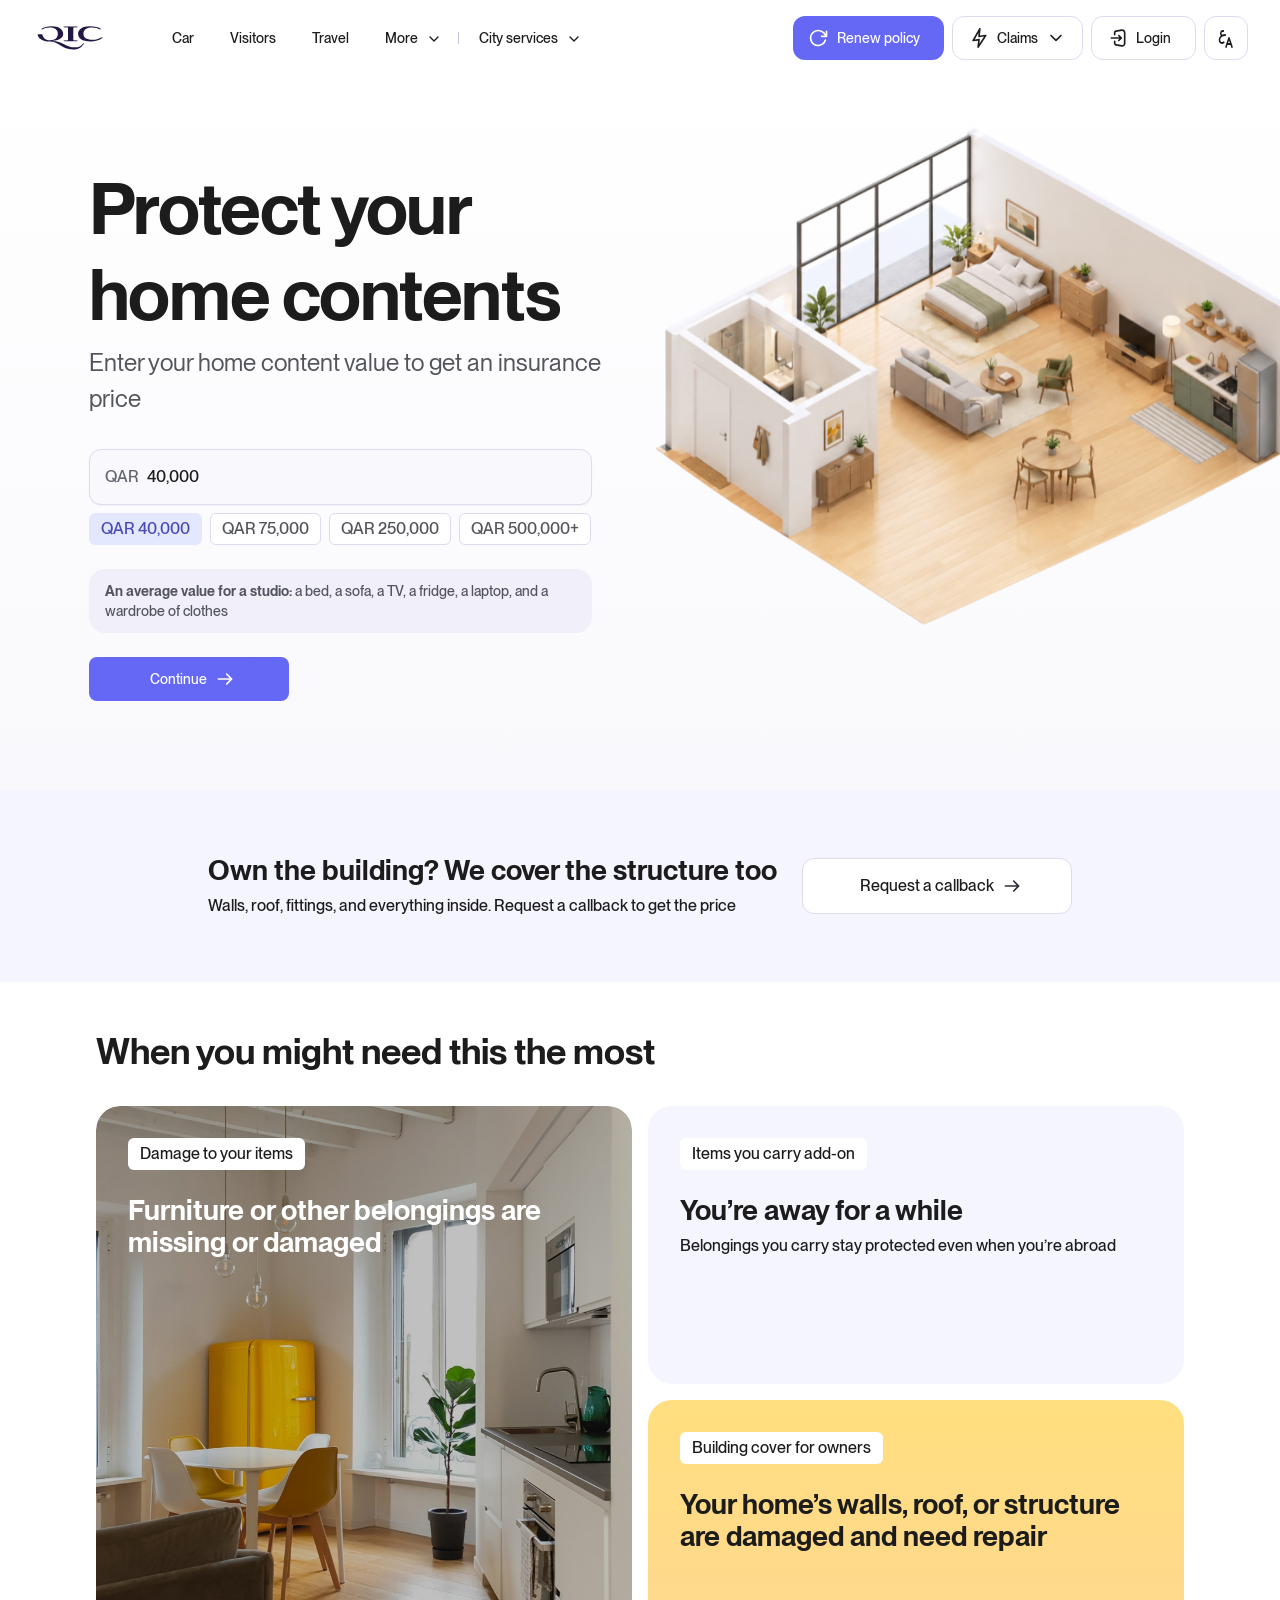
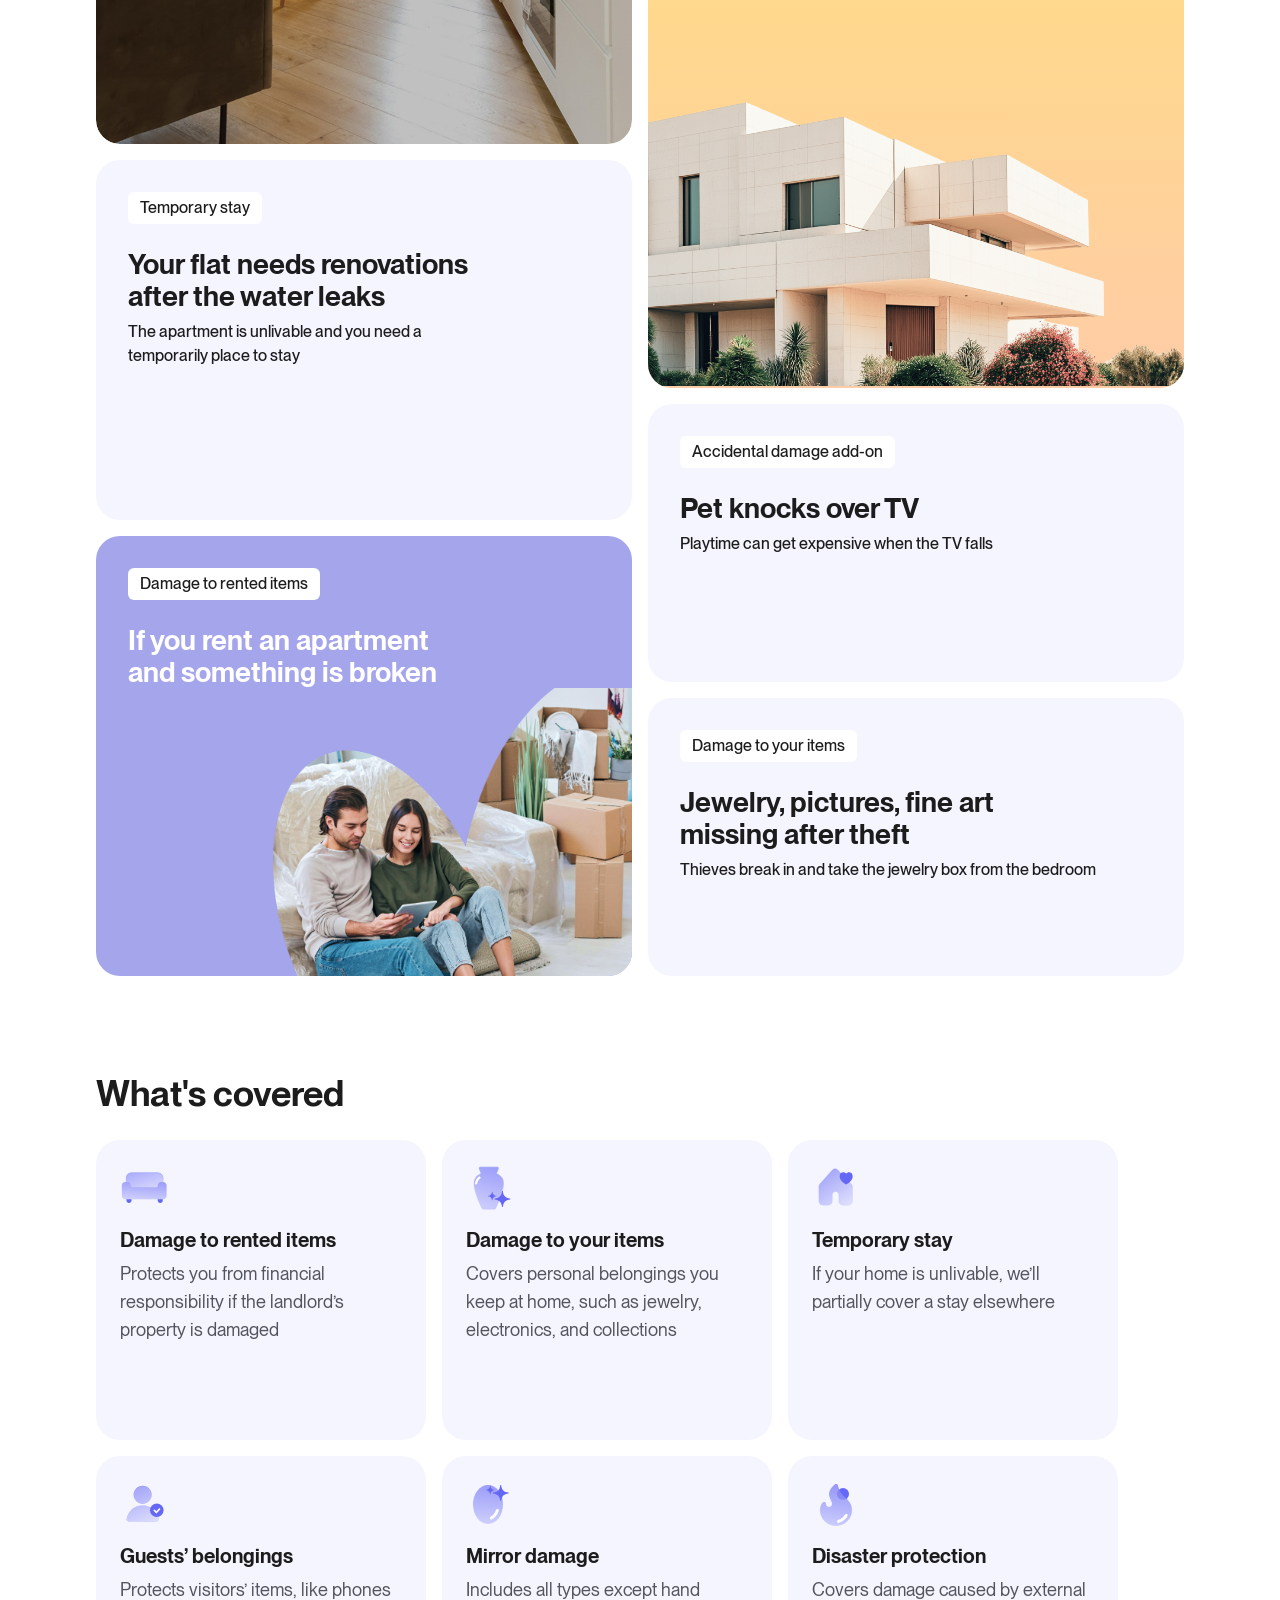
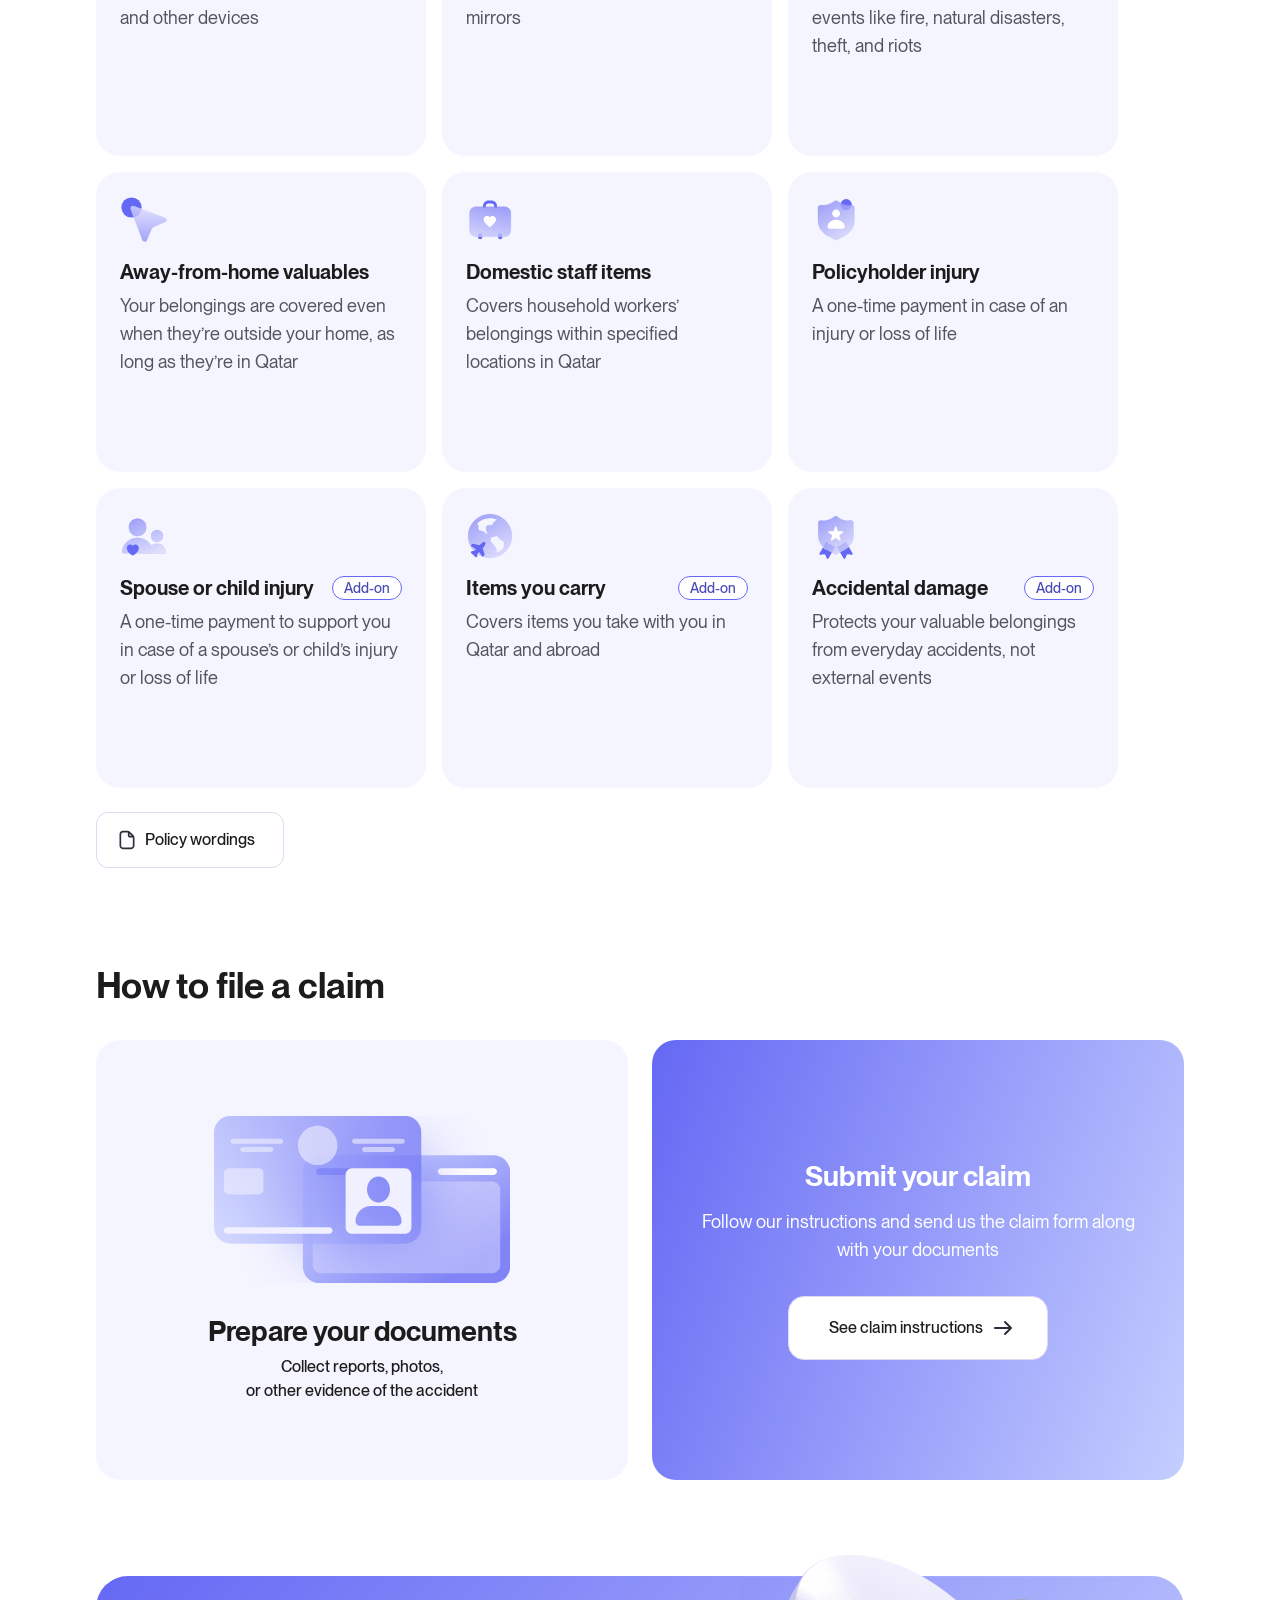
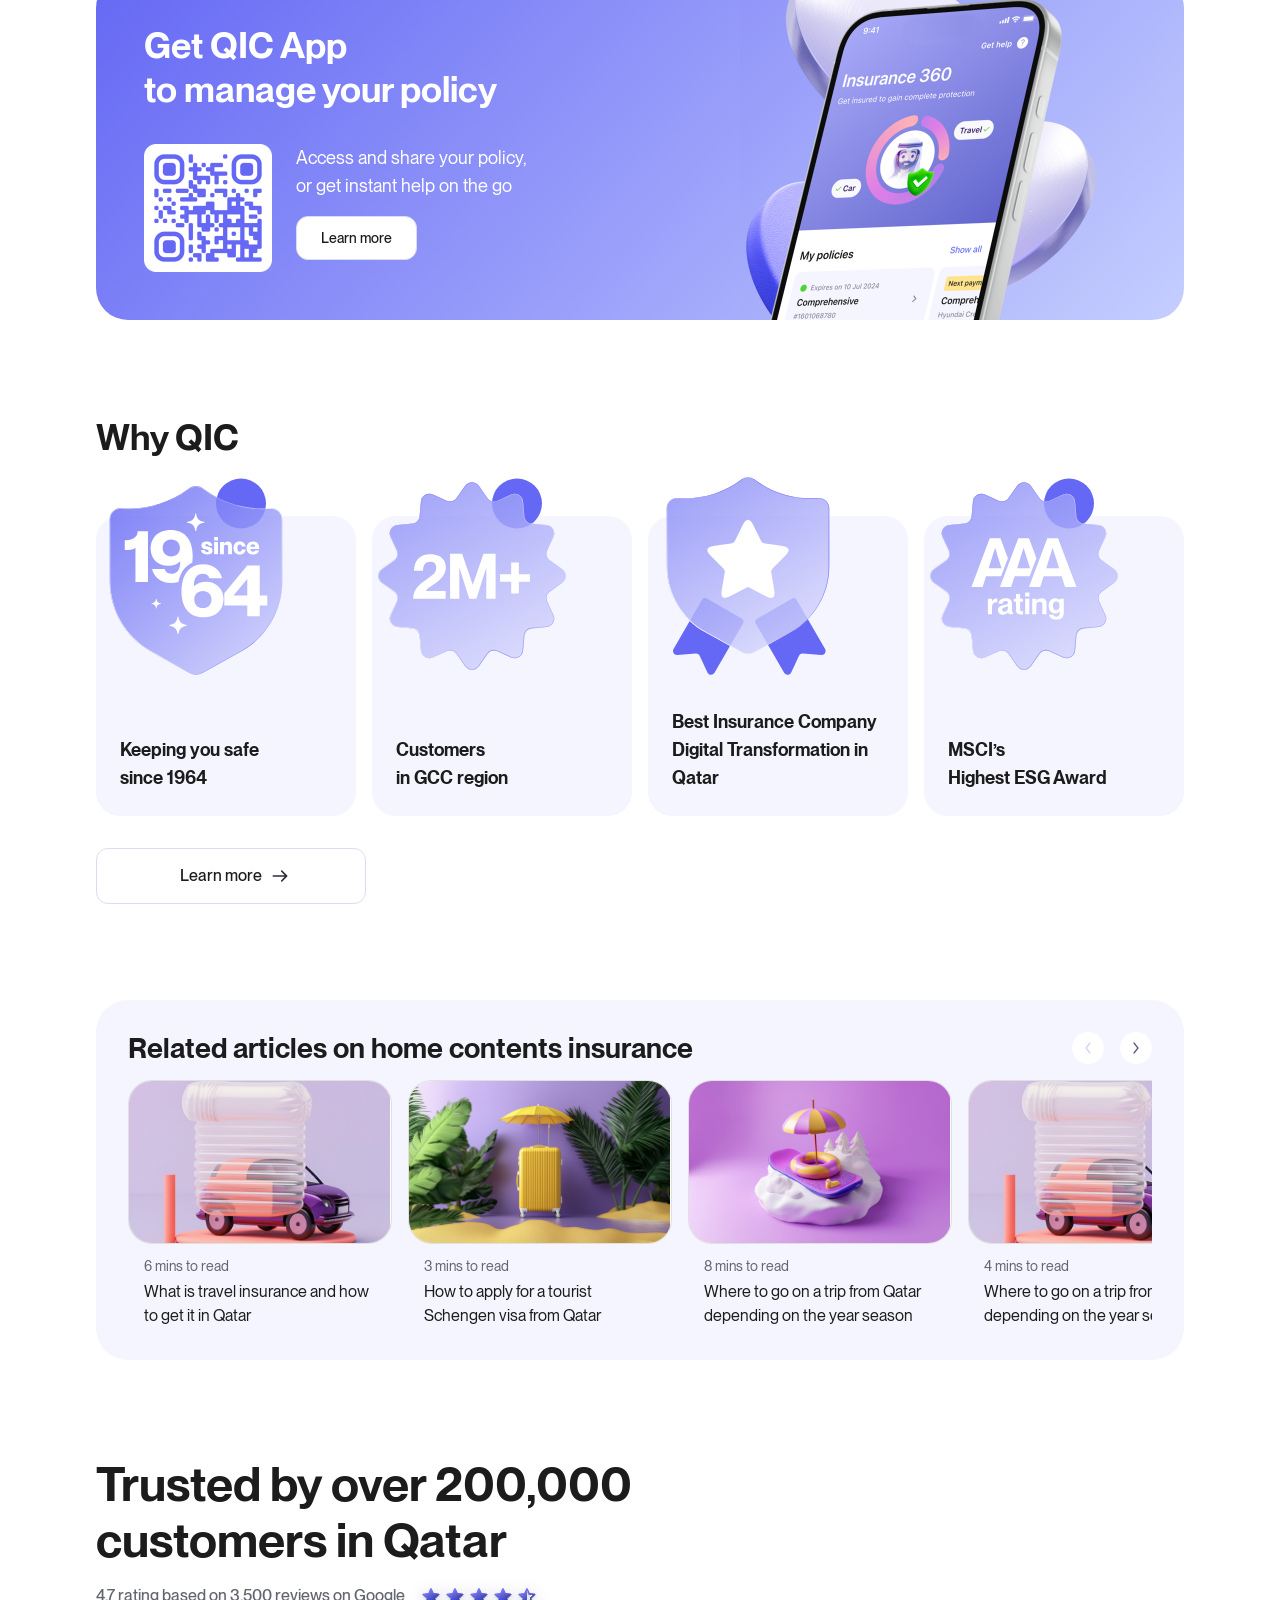
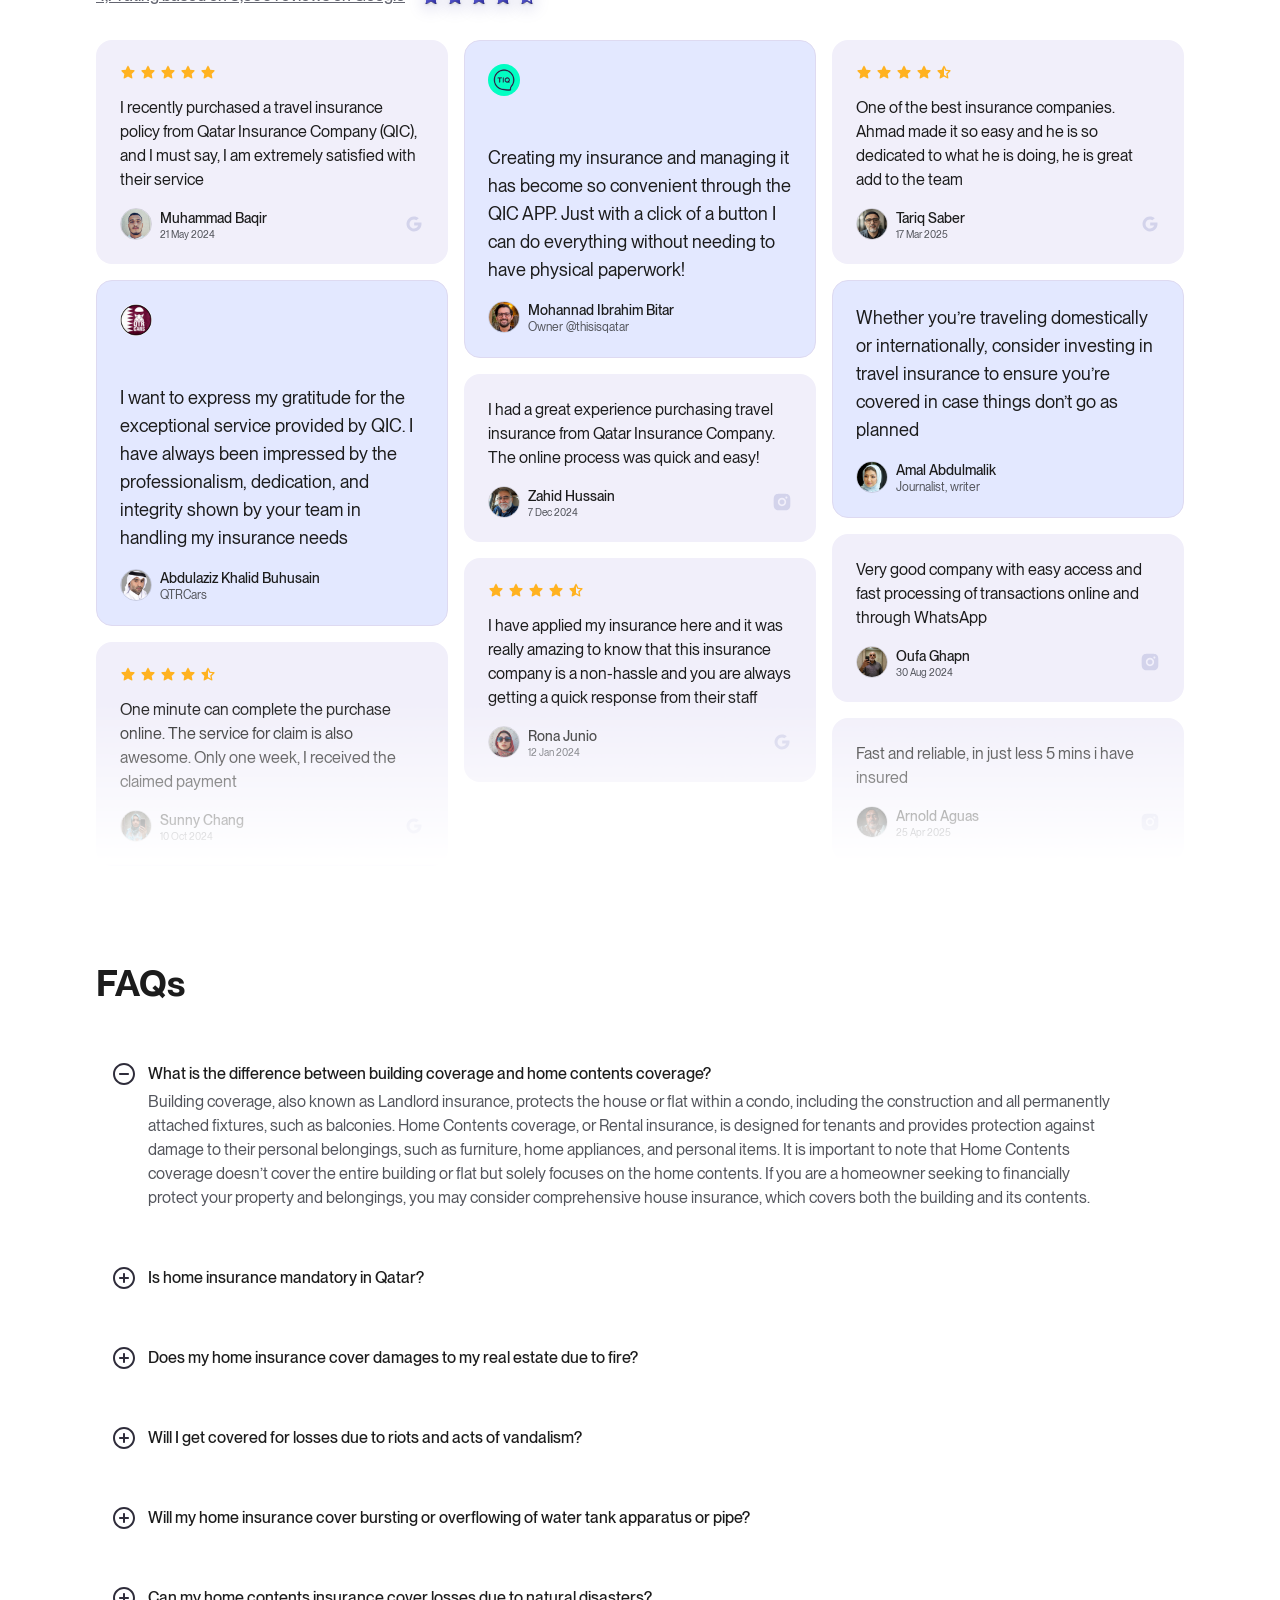
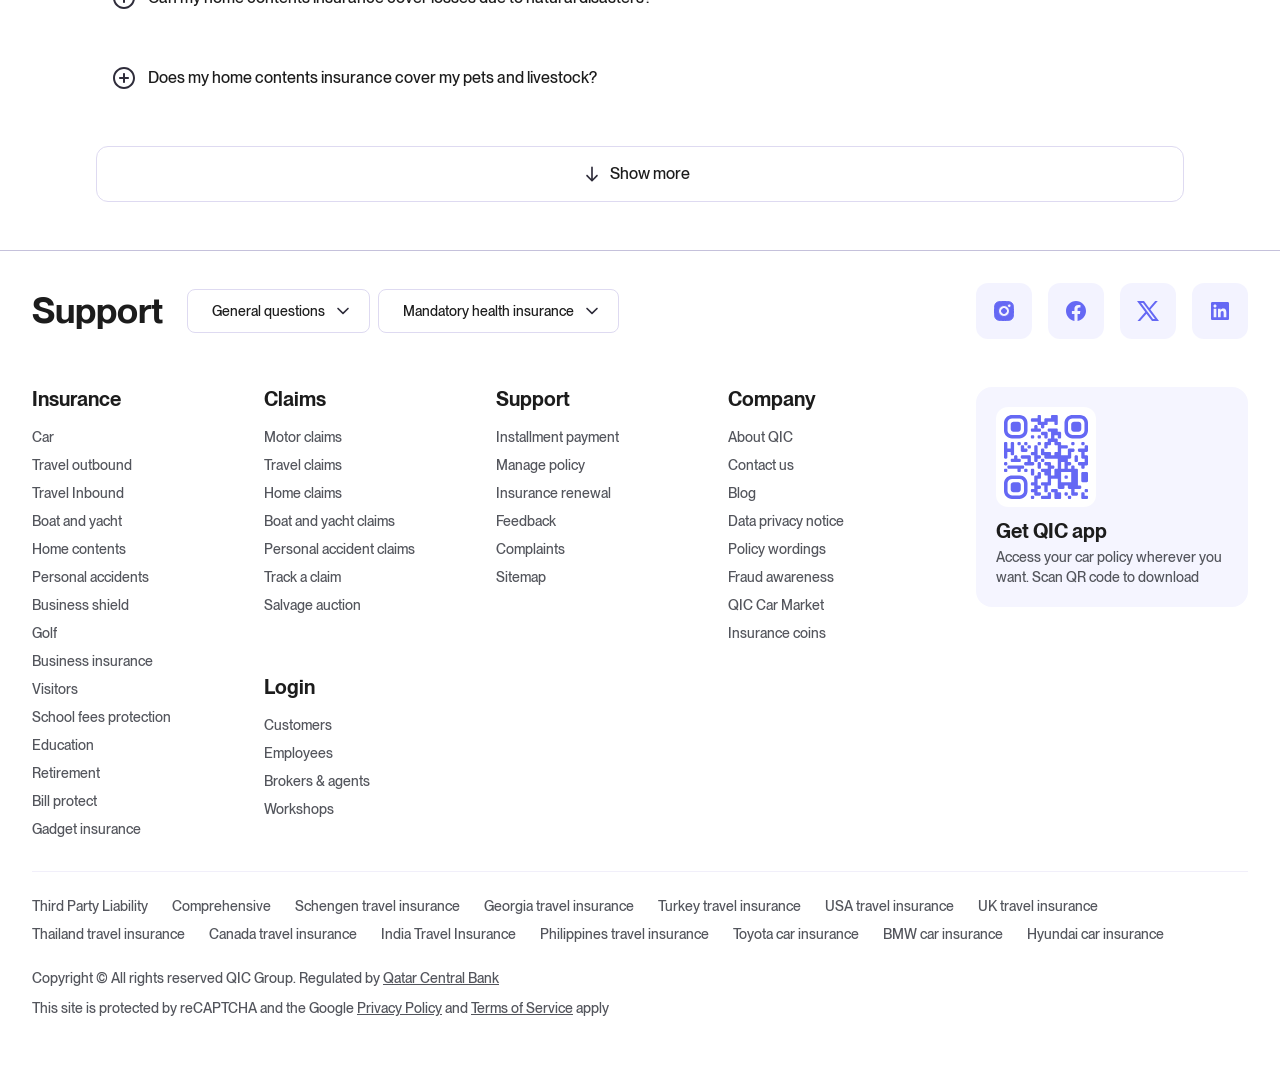
==== index.html @ 15c5d911 "Add files via upload" ====
<!doctype html>
<html lang="en">
<head>
  <meta charset="utf-8">
  <meta name="viewport" content="width=device-width, initial-scale=1">
  <title>QIC — Home Contents Insurance</title>
  <link rel="stylesheet" href="css/tokens.css">
  <link rel="stylesheet" href="css/base.css">
  <link rel="stylesheet" href="css/components.css">
</head>
<body>

  <!-- ============================= Navbar v.2.0 ============================= -->
  <header class="navbar">
    <div class="navbar__links">
      <button class="navbar__burger" type="button" aria-label="Menu" aria-expanded="false">
        <img src="assets/img/icon-burger.svg" alt="" width="28" height="28">
      </button>

      <a class="navbar__logo" href="#" aria-label="QIC">
        <img src="assets/img/logo.svg" alt="QIC" width="76" height="24">
      </a>

      <nav class="navbar__group" aria-label="Main">
        <a class="navbar__link" href="#"><span class="navbar__link-label">Car</span></a>
        <a class="navbar__link" href="#"><span class="navbar__link-label">Visitors</span></a>
        <a class="navbar__link" href="#"><span class="navbar__link-label">Travel</span></a>
        <button class="navbar__link" type="button" aria-expanded="false">
          <span class="navbar__link-label">More</span>
          <img class="navbar__link-arrow" src="assets/img/icon-navarrow.svg" alt="" width="16" height="16">
        </button>
        <span class="navbar__divider" role="presentation"></span>
        <button class="navbar__link" type="button" aria-expanded="false">
          <span class="navbar__link-label">City services</span>
          <img class="navbar__link-arrow" src="assets/img/icon-navarrow.svg" alt="" width="16" height="16">
        </button>
      </nav>
    </div>

    <div class="navbar__actions">
      <button class="btn btn--s btn--primary navbar__renew" type="button">
        <img class="btn__icon" src="assets/img/icon-refresh.svg" alt="" width="20" height="20">
        <span class="btn__content">Renew policy</span>
      </button>

      <button class="btn btn--s btn--outline btn--desktop-only" type="button" aria-expanded="false">
        <img class="btn__icon" src="assets/img/icon-flash.svg" alt="" width="20" height="20">
        <span class="btn__content">Claims</span>
        <img class="btn__icon" src="assets/img/icon-chevron.svg" alt="" width="20" height="20">
      </button>

      <button class="btn btn--s btn--outline" type="button">
        <img class="btn__icon" src="assets/img/icon-login.svg" alt="" width="20" height="20">
        <span class="btn__content">Login</span>
      </button>

      <button class="btn btn--outline btn--icon-only" type="button" aria-label="Switch language">
        <img class="btn__icon" src="assets/img/icon-language.svg" alt="" width="24" height="24">
      </button>
    </div>
  </header>

  <main>
    <!-- ====================== Hero — variant A ====================== -->
    <!-- ====== Hero — frame 35952:150434 ====== -->
    <section class="hero-c" id="hero" data-hero data-stages="75000,250000">
      <div class="hero-c__inner">

        <div class="hero-c__col">
          <div class="hero-c__headline">
            <h1 class="display-hero">Protect your home contents</h1>
            <p class="paragraph-large hero-c__subtitle">Enter your home content value to get an insurance price</p>
          </div>

          <form class="hero-c__form" action="#" novalidate>
            <div class="hero-c__steps" data-steps>

              <div class="hero-c__step hero-c__step--value is-active" data-step="value">
                <div class="hero-c__picker">
                  <div class="hero-c__field">
                    <span class="hero-c__currency">QAR</span>
                    <input class="hero-c__amount" id="home-value" type="text" inputmode="numeric" value="40,000"
                           data-amount aria-label="Home content value, QAR">
                  </div>
                  <div class="chips" role="group" aria-label="Quick picks">
                    <button class="chip is-active" type="button" data-chip="40000">QAR 40,000</button>
                    <button class="chip" type="button" data-chip="75000">QAR 75,000</button>
                    <button class="chip" type="button" data-chip="250000">QAR 250,000</button>
                    <button class="chip" type="button" data-chip="500000">QAR 500,000+</button>
                  </div>
                </div>

                <div class="hero-c__alert" data-hint>
                  <p class="text-small-medium hero-c__alert-text">
                    <strong data-hint-lead>An average value for a studio:</strong><span data-hint-rest> a bed, a sofa, a TV, a fridge, a laptop, and a wardrobe of clothes</span>
                  </p>
                </div>

                <button class="btn btn--s btn--primary hero-c__continue" type="button" data-step-next>
                  <span class="btn__content">Continue</span>
                  <img class="btn__icon" src="assets/img/icon-arrow-right.svg" alt="" width="20" height="20">
                </button>
              </div>

              <div class="hero-c__step hero-c__step--phone" data-step="phone">
                <div class="hero-c__phone">
                  <div class="phone-field">
                    <button class="phone-field__country" type="button" aria-label="Select country code">
                      <span class="phone-field__flag"><img src="assets/img/flag-qa.svg" alt=""></span>
                      <img class="phone-field__chevron" src="assets/img/icon-chevron-down-24.svg" alt="">
                    </button>
                    <div class="phone-field__body">
                      <span class="phone-field__code">+974</span>
                      <input class="phone-field__input" type="tel" inputmode="numeric" placeholder="0000 0000" maxlength="9" autocomplete="tel-national" aria-label="Phone number">
                    </div>
                  </div>
                  <p class="text-small-regular field-error" data-phone-error hidden>Enter your 8-digit phone number to continue</p>
                </div>

                <div class="hero-c__actions">
                  <button class="btn btn--s btn--outline" type="button" data-step-back>
                    <span class="btn__content">Back</span>
                  </button>
                  <button class="btn btn--s btn--primary" type="submit">
                    <span class="btn__content">Check your price</span>
                    <img class="btn__icon" src="assets/img/icon-arrow-right.svg" alt="" width="20" height="20">
                  </button>
                </div>
              </div>

            </div>
          </form>
        </div>

        <div class="hero-c__img">
          <div class="hero-c__stage">
            <div class="hero-c__shot hero-c__shot--studio is-active"><img src="assets/img/home-studio.png" alt="Studio apartment"></div>
            <div class="hero-c__shot hero-c__shot--family"><img src="assets/img/home-family.png" alt="Family apartment"></div>
            <div class="hero-c__shot hero-c__shot--villa"><img src="assets/img/home-villa.png" alt="Villa"></div>
          </div>
        </div>

      </div>
    </section>

    <!-- ====== Price for owners — frame 35904:68786 ====== -->
    <section class="owners">
      <div class="owners__text">
        <h2 class="heading-3">Own the building? We cover the structure too</h2>
        <p class="text-medium">Walls, roof, fittings, and everything inside. Request a callback to get the price</p>
      </div>
      <button class="btn btn--m btn--outline owners__cta" type="button" data-modal-open="building">
        <span class="btn__content">Request a callback</span>
        <img class="btn__icon" src="assets/img/icon-arrow-right-24-dark.svg" alt="" width="24" height="24">
      </button>
    </section>

    <section class="tiles">
      <div class="container tiles__inner">
        <h2 class="heading-2 tiles__title">When you might need this the most</h2>

        <div class="tiles__grid">

          <div class="tiles__col">
            <article class="case-card case-card--photo" data-h="638">
              <img class="case-card__photo" src="assets/img/case-kitchen.png" alt="">
              <div class="case-card__content">
                <span class="marketing-badge">Damage to your items</span>
                <div class="case-card__text">
                  <h3 class="heading-3 case-card__title">Furniture or other belongings are missing or damaged</h3>
                </div>
              </div>
            </article>

            <article class="case-card case-card--secondary" data-h="360">
              <div class="case-card__content">
                <span class="marketing-badge">Temporary stay</span>
                <div class="case-card__text">
                  <h3 class="heading-3 case-card__title">Your flat needs renovations<br>after the water leaks</h3>
                  <p class="text-medium case-card__desc">The apartment is unlivable and you need a<br>temporarily place to stay</p>
                </div>
              </div>
            </article>

            <article class="case-card case-card--purple" data-h="440">
              <div class="case-card__content">
                <span class="marketing-badge">Damage to rented items</span>
                <div class="case-card__text">
                  <h3 class="heading-3 case-card__title">If you rent an apartment<br>and something is broken</h3>
                </div>
              </div>
              <div class="case-card__media">
                <img src="assets/img/case-moving.png" alt="">
              </div>
            </article>
          </div>

          <div class="tiles__col">
            <article class="case-card case-card--secondary" data-h="278">
              <div class="case-card__content">
                <span class="marketing-badge">Items you carry add-on</span>
                <div class="case-card__text">
                  <h3 class="heading-3 case-card__title">You&rsquo;re away for a while</h3>
                  <p class="text-medium case-card__desc">Belongings you carry stay protected even when you&rsquo;re abroad</p>
                </div>
              </div>
            </article>

            <article class="case-card case-card--sun" data-h="588">
              <div class="case-card__content">
                <span class="marketing-badge">Building cover for owners</span>
                <div class="case-card__text">
                  <h3 class="heading-3 case-card__title">Your home&rsquo;s walls, roof, or structure are damaged and need repair</h3>
                </div>
              </div>
              <div class="case-card__media">
                <img src="assets/img/case-villa.png" alt="">
              </div>
            </article>

            <article class="case-card case-card--secondary" data-h="278">
              <div class="case-card__content">
                <span class="marketing-badge">Accidental damage add-on</span>
                <div class="case-card__text">
                  <h3 class="heading-3 case-card__title">Pet knocks over TV</h3>
                  <p class="text-medium case-card__desc">Playtime can get expensive when the TV falls</p>
                </div>
              </div>
            </article>

            <article class="case-card case-card--secondary" data-h="278">
              <div class="case-card__content">
                <span class="marketing-badge">Damage to your items</span>
                <div class="case-card__text">
                  <h3 class="heading-3 case-card__title">Jewelry, pictures, fine art<br>missing after theft</h3>
                  <p class="text-medium case-card__desc">Thieves break in and take the jewelry box from the bedroom</p>
                </div>
              </div>
            </article>
          </div>

        </div>
      </div>
    </section>

    <!-- ===================== Tiles v.1.0 — what's covered ===================== -->
    <section class="covers">
      <div class="container covers__inner">
        <h2 class="heading-2 covers__title">What&apos;s covered</h2>

        <div class="covers__grid">

          <article class="cover-card">
            <img class="cover-card__icon" src="assets/img/cover-contents.svg" alt="" width="48" height="48">
            <div class="cover-card__content">
              <div class="cover-card__head">
                <img class="cover-card__chevron" src="assets/img/icon-chevron-down-24.svg" alt="" width="24" height="24">
                <h3 class="heading-5 cover-card__title">Damage to rented items</h3>
              </div>
              <p class="paragraph-default cover-card__desc">Protects you from financial responsibility if the landlord&rsquo;s property is damaged</p>
            </div>
            <span class="cover-card__glow"><img src="assets/img/cover-gradient.svg" alt=""></span>
          </article>

          <article class="cover-card">
            <img class="cover-card__icon" src="assets/img/cover-vase.svg" alt="" width="48" height="48">
            <div class="cover-card__content">
              <div class="cover-card__head">
                <img class="cover-card__chevron" src="assets/img/icon-chevron-down-24.svg" alt="" width="24" height="24">
                <h3 class="heading-5 cover-card__title">Damage to your items</h3>
              </div>
              <p class="paragraph-default cover-card__desc">Covers personal belongings you keep at home, such as jewelry, electronics, and collections</p>
            </div>
            <span class="cover-card__glow"><img src="assets/img/cover-gradient.svg" alt=""></span>
          </article>

          <article class="cover-card">
            <img class="cover-card__icon" src="assets/img/cover-stay.svg" alt="" width="48" height="48">
            <div class="cover-card__content">
              <div class="cover-card__head">
                <img class="cover-card__chevron" src="assets/img/icon-chevron-down-24.svg" alt="" width="24" height="24">
                <h3 class="heading-5 cover-card__title">Temporary stay</h3>
              </div>
              <p class="paragraph-default cover-card__desc">If your home is unlivable, we&rsquo;ll partially cover a stay elsewhere</p>
            </div>
            <span class="cover-card__glow"><img src="assets/img/cover-gradient.svg" alt=""></span>
          </article>

          <article class="cover-card">
            <img class="cover-card__icon" src="assets/img/cover-guests.svg" alt="" width="48" height="48">
            <div class="cover-card__content">
              <div class="cover-card__head">
                <img class="cover-card__chevron" src="assets/img/icon-chevron-down-24.svg" alt="" width="24" height="24">
                <h3 class="heading-5 cover-card__title">Guests&rsquo; belongings</h3>
              </div>
              <p class="paragraph-default cover-card__desc">Protects visitors&rsquo; items, like phones and other devices</p>
            </div>
            <span class="cover-card__glow"><img src="assets/img/cover-gradient.svg" alt=""></span>
          </article>

          <article class="cover-card">
            <img class="cover-card__icon" src="assets/img/cover-mirror.svg" alt="" width="48" height="48">
            <div class="cover-card__content">
              <div class="cover-card__head">
                <img class="cover-card__chevron" src="assets/img/icon-chevron-down-24.svg" alt="" width="24" height="24">
                <h3 class="heading-5 cover-card__title">Mirror damage</h3>
              </div>
              <p class="paragraph-default cover-card__desc">Includes all types except hand mirrors</p>
            </div>
            <span class="cover-card__glow"><img src="assets/img/cover-gradient.svg" alt=""></span>
          </article>

          <article class="cover-card">
            <img class="cover-card__icon" src="assets/img/cover-disaster.svg" alt="" width="48" height="48">
            <div class="cover-card__content">
              <div class="cover-card__head">
                <img class="cover-card__chevron" src="assets/img/icon-chevron-down-24.svg" alt="" width="24" height="24">
                <h3 class="heading-5 cover-card__title">Disaster protection</h3>
              </div>
              <p class="paragraph-default cover-card__desc">Covers damage caused by external events like fire, natural disasters, theft, and riots</p>
            </div>
            <span class="cover-card__glow"><img src="assets/img/cover-gradient.svg" alt=""></span>
          </article>

          <article class="cover-card">
            <img class="cover-card__icon" src="assets/img/cover-away.svg" alt="" width="48" height="48">
            <div class="cover-card__content">
              <div class="cover-card__head">
                <img class="cover-card__chevron" src="assets/img/icon-chevron-down-24.svg" alt="" width="24" height="24">
                <h3 class="heading-5 cover-card__title">Away-from-home valuables</h3>
              </div>
              <p class="paragraph-default cover-card__desc">Your belongings are covered even when they&rsquo;re outside your home, as long as they&rsquo;re in Qatar</p>
            </div>
            <span class="cover-card__glow"><img src="assets/img/cover-gradient.svg" alt=""></span>
          </article>

          <article class="cover-card">
            <img class="cover-card__icon" src="assets/img/cover-domestic.svg" alt="" width="48" height="48">
            <div class="cover-card__content">
              <div class="cover-card__head">
                <img class="cover-card__chevron" src="assets/img/icon-chevron-down-24.svg" alt="" width="24" height="24">
                <h3 class="heading-5 cover-card__title">Domestic staff items</h3>
              </div>
              <p class="paragraph-default cover-card__desc">Covers household workers&rsquo; belongings within specified locations in Qatar</p>
            </div>
            <span class="cover-card__glow"><img src="assets/img/cover-gradient.svg" alt=""></span>
          </article>

          <article class="cover-card">
            <img class="cover-card__icon" src="assets/img/cover-injury.svg" alt="" width="48" height="48">
            <div class="cover-card__content">
              <div class="cover-card__head">
                <img class="cover-card__chevron" src="assets/img/icon-chevron-down-24.svg" alt="" width="24" height="24">
                <h3 class="heading-5 cover-card__title">Policyholder injury</h3>
              </div>
              <p class="paragraph-default cover-card__desc">A one-time payment in case of an injury or loss of life</p>
            </div>
            <span class="cover-card__glow"><img src="assets/img/cover-gradient.svg" alt=""></span>
          </article>

          <article class="cover-card">
            <img class="cover-card__icon" src="assets/img/cover-children.svg" alt="" width="48" height="48">
            <div class="cover-card__content">
              <div class="cover-card__head">
                <img class="cover-card__chevron" src="assets/img/icon-chevron-down-24.svg" alt="" width="24" height="24">
                <h3 class="heading-5 cover-card__title">Spouse or child injury</h3>
                <span class="badge badge--brand">Add-on</span>
              </div>
              <p class="paragraph-default cover-card__desc">A one-time payment to support you in case of a spouse&rsquo;s or child&rsquo;s injury or loss of life</p>
            </div>
            <span class="cover-card__glow"><img src="assets/img/cover-gradient.svg" alt=""></span>
          </article>

          <article class="cover-card">
            <img class="cover-card__icon" src="assets/img/cover-worldwide.svg" alt="" width="48" height="48">
            <div class="cover-card__content">
              <div class="cover-card__head">
                <img class="cover-card__chevron" src="assets/img/icon-chevron-down-24.svg" alt="" width="24" height="24">
                <h3 class="heading-5 cover-card__title">Items you carry</h3>
                <span class="badge badge--brand">Add-on</span>
              </div>
              <p class="paragraph-default cover-card__desc">Covers items you take with you in Qatar and abroad</p>
            </div>
            <span class="cover-card__glow"><img src="assets/img/cover-gradient.svg" alt=""></span>
          </article>

          <article class="cover-card">
            <img class="cover-card__icon" src="assets/img/cover-accidental.svg" alt="" width="48" height="48">
            <div class="cover-card__content">
              <div class="cover-card__head">
                <img class="cover-card__chevron" src="assets/img/icon-chevron-down-24.svg" alt="" width="24" height="24">
                <h3 class="heading-5 cover-card__title">Accidental damage</h3>
                <span class="badge badge--brand">Add-on</span>
              </div>
              <p class="paragraph-default cover-card__desc">Protects your valuable belongings from everyday accidents, not external events</p>
            </div>
            <span class="cover-card__glow"><img src="assets/img/cover-gradient.svg" alt=""></span>
          </article>

        </div>

        <button class="btn btn--m btn--outline" type="button">
          <img class="btn__icon" src="assets/img/icon-file.svg" alt="" width="24" height="24">
          <span class="btn__content">Policy wordings</span>
        </button>
      </div>
    </section>

    <!-- ===================== New Claim — how to file ===================== -->
    <section class="claim">
      <div class="container claim__inner">
        <h2 class="heading-2 claim__title">How to file a claim</h2>

        <div class="claim__row">

          <div class="claim-card claim-card--surface">
            <div class="claim-card__art">
              <img src="assets/img/illustration-documents.svg" alt="" width="296" height="167">
            </div>
            <div class="claim-card__text">
              <h3 class="heading-3 claim-card__title">Prepare your documents</h3>
              <p class="text-medium claim-card__desc">Collect reports, photos,<br>or other evidence of the accident</p>
            </div>
          </div>

          <div class="claim-card claim-card--brand">
            <div class="claim-card__body">
              <div class="claim-card__heading">
                <h3 class="heading-3">Submit your claim</h3>
                <p class="paragraph-default">Follow our instructions and send us the claim form along with your documents</p>
              </div>
              <button class="btn btn--l btn--outline" type="button">
                <span class="btn__content">See claim instructions</span>
                <img class="btn__icon" src="assets/img/icon-arrow-right-24-dark.svg" alt="" width="24" height="24">
              </button>
            </div>
          </div>

        </div>
      </div>
    </section>

    <!-- ===================== Banners v.1.0 ===================== -->
    <section class="promo">
      <div class="container">
        <div class="promo__card">
          <div class="promo__text">
            <h2 class="heading-2 promo__title">Get QIC App<br>to manage your policy</h2>
            <div class="promo__qr">
              <img src="assets/img/banner-qr.png" alt="QR code to download the QIC app" width="128" height="128">
              <div class="promo__qr-body">
                <p class="paragraph-default">Access and share your policy,<br>or get instant help on the go</p>
                <button class="btn btn--s btn--outline" type="button">
                  <span class="btn__content">Learn more</span>
                </button>
              </div>
            </div>
          </div>
          <img class="promo__media" src="assets/img/banner-media.png" alt="" width="380" height="380">
        </div>
      </div>
    </section>

    <!-- ===================== Social proof — Why QIC ===================== -->
    <section class="why">
      <div class="container why__inner">
        <h2 class="heading-2 why__title">Why QIC</h2>

        <div class="why__row">
          <div class="why-tile">
            <img class="why-tile__badge" src="assets/img/why-1964.svg" alt="" width="200" height="200">
            <p class="paragraph-default-bold why-tile__text">Keeping you safe<br>since 1964</p>
          </div>
          <div class="why-tile">
            <img class="why-tile__badge" src="assets/img/why-2m.svg" alt="" width="200" height="200">
            <p class="paragraph-default-bold why-tile__text">Customers<br>in GCC region</p>
          </div>
          <div class="why-tile">
            <img class="why-tile__badge" src="assets/img/why-shield.svg" alt="" width="200" height="200">
            <p class="paragraph-default-bold why-tile__text">Best Insurance Company Digital Transformation in Qatar</p>
          </div>
          <div class="why-tile">
            <img class="why-tile__badge" src="assets/img/why-aaa.svg" alt="" width="200" height="200">
            <p class="paragraph-default-bold why-tile__text">MSCI&rsquo;s<br>Highest ESG Award</p>
          </div>
        </div>

        <button class="btn btn--m btn--outline btn--w270" type="button">
          <span class="btn__content">Learn more</span>
          <img class="btn__icon" src="assets/img/icon-arrow-right-24-btn.svg" alt="" width="24" height="24">
        </button>
      </div>
    </section>

    <!-- ===================== Sliders — related articles ===================== -->
    <section class="slider">
      <div class="slider__body">
        <div class="slider__head">
          <h2 class="heading-3 slider__title">Related articles on home contents insurance</h2>
          <div class="slider__controls">
            <button class="slider__btn" type="button" data-slide="prev" aria-label="Previous articles">
              <img src="assets/img/icon-chevron-left.svg" alt="" width="20" height="20">
            </button>
            <button class="slider__btn" type="button" data-slide="next" aria-label="Next articles">
              <img src="assets/img/icon-chevron-right.svg" alt="" width="20" height="20">
            </button>
          </div>
        </div>

        <div class="slider__track">
          <a class="article" href="#">
            <span class="article__image"><img src="assets/img/article-1.png" alt=""></span>
            <span class="article__meta">
              <span class="text-small-regular article__time">6 mins to read</span>
              <span class="text-regular article__title">What is travel insurance and how to get it in Qatar</span>
            </span>
          </a>
          <a class="article" href="#">
            <span class="article__image"><img src="assets/img/article-2.png" alt=""></span>
            <span class="article__meta">
              <span class="text-small-regular article__time">3 mins to read</span>
              <span class="text-regular article__title">How to apply for a tourist Schengen visa from Qatar</span>
            </span>
          </a>
          <a class="article" href="#">
            <span class="article__image"><img src="assets/img/article-3.png" alt=""></span>
            <span class="article__meta">
              <span class="text-small-regular article__time">8 mins to read</span>
              <span class="text-regular article__title">Where to go on a trip from Qatar depending on the year season</span>
            </span>
          </a>
          <a class="article" href="#">
            <span class="article__image"><img src="assets/img/article-1.png" alt=""></span>
            <span class="article__meta">
              <span class="text-small-regular article__time">4 mins to read</span>
              <span class="text-regular article__title">Where to go on a trip from Qatar depending on the year season</span>
            </span>
          </a>
        </div>
      </div>
    </section>

    <!-- ===================== Social proof — reviews wall ===================== -->
    <section class="proof">
      <div class="container proof__body">
        <div class="proof__head">
          <h2 class="proof__title">Trusted by over 200,000<br>customers in Qatar</h2>
          <div class="proof__rating">
            <a class="text-medium proof__rating-text" href="#">4,7 rating based on 3,500 reviews on Google</a>
            <div class="proof__stars" role="img" aria-label="Rated 4.7 out of 5">
              <span class="proof__star"><img src="assets/img/star-lg.svg" alt=""></span>
              <span class="proof__star"><img src="assets/img/star-lg.svg" alt=""></span>
              <span class="proof__star"><img src="assets/img/star-lg.svg" alt=""></span>
              <span class="proof__star"><img src="assets/img/star-lg.svg" alt=""></span>
              <span class="proof__star"><img src="assets/img/star-lg-half.svg" alt=""></span>
            </div>
          </div>
        </div>

        <div class="proof__grid">
          <div class="proof__col">
            <figure class="review-card">
              <div class="review-card__stars" role="img" aria-label="Rated 5 out of 5">
                <img src="assets/img/star-1.svg" alt=""><img src="assets/img/star-2.svg" alt=""><img src="assets/img/star-3.svg" alt=""><img src="assets/img/star-4.svg" alt=""><img src="assets/img/star-1.svg" alt="">
              </div>
              <blockquote class="text-regular review-card__text">I recently purchased a travel insurance policy from Qatar Insurance Company (QIC), and I must say, I am extremely satisfied with their service</blockquote>
              <figcaption class="review-card__author">
                <span class="review-card__avatar"><img src="assets/img/av-baqir.png" alt=""></span>
                <span class="review-card__meta">
                  <span class="review-card__name">Muhammad Baqir</span>
                  <span class="footnote-regular review-card__date">21 May 2024</span>
                </span>
                <img class="review-card__source" src="assets/img/icon-google.svg" alt="Google review">
              </figcaption>
            </figure>

            <figure class="review-card review-card--brand">
              <div class="review-card__logo"><img src="assets/img/logo-qtrcars.png" alt="QTRCars"></div>
              <div class="review-card__group">
                <blockquote class="paragraph-default review-card__quote">I want to express my gratitude for the exceptional service provided by QIC. I have always been impressed by the professionalism, dedication, and integrity shown by your team in handling my insurance needs</blockquote>
                <figcaption class="review-card__author">
                  <span class="review-card__avatar"><img src="assets/img/av-abdulaziz.png" alt=""></span>
                  <span class="review-card__meta">
                    <span class="review-card__name">Abdulaziz Khalid Buhusain</span>
                    <span class="caption-regular review-card__role">QTRCars</span>
                  </span>
                </figcaption>
              </div>
            </figure>

            <figure class="review-card">
              <div class="review-card__stars" role="img" aria-label="Rated 4.5 out of 5">
                <img src="assets/img/star-1.svg" alt=""><img src="assets/img/star-2.svg" alt=""><img src="assets/img/star-3.svg" alt=""><img src="assets/img/star-4.svg" alt=""><img src="assets/img/star-5.svg" alt="">
              </div>
              <blockquote class="text-regular review-card__text">One minute can complete the purchase online. The service for claim is also awesome. Only one week, I received the claimed payment</blockquote>
              <figcaption class="review-card__author">
                <span class="review-card__avatar"><img src="assets/img/av-sunny.png" alt=""></span>
                <span class="review-card__meta">
                  <span class="review-card__name">Sunny Chang</span>
                  <span class="footnote-regular review-card__date">10 Oct 2024</span>
                </span>
                <img class="review-card__source" src="assets/img/icon-google.svg" alt="Google review">
              </figcaption>
            </figure>
          </div>

          <div class="proof__col">
            <figure class="review-card review-card--brand">
              <div class="review-card__logo"><img src="assets/img/logo-tiq.png" alt="This is Qatar"></div>
              <div class="review-card__group">
                <blockquote class="paragraph-default review-card__quote">Creating my insurance and managing it has become so convenient through the QIC APP. Just with a click of a button I can do everything without needing to have physical paperwork!</blockquote>
                <figcaption class="review-card__author">
                  <span class="review-card__avatar"><img src="assets/img/av-mohannad.png" alt=""></span>
                  <span class="review-card__meta">
                    <span class="review-card__name">Mohannad Ibrahim Bitar</span>
                    <span class="caption-regular review-card__role">Owner @thisisqatar</span>
                  </span>
                </figcaption>
              </div>
            </figure>

            <figure class="review-card">
              <blockquote class="text-regular review-card__text">I had a great experience purchasing travel insurance from Qatar Insurance Company. The online process was quick and easy!</blockquote>
              <figcaption class="review-card__author">
                <span class="review-card__avatar"><img src="assets/img/av-zahid.png" alt=""></span>
                <span class="review-card__meta">
                  <span class="review-card__name">Zahid Hussain</span>
                  <span class="footnote-regular review-card__date">7 Dec 2024</span>
                </span>
                <img class="review-card__source" src="assets/img/icon-instagram.svg" alt="Instagram review">
              </figcaption>
            </figure>

            <figure class="review-card">
              <div class="review-card__stars" role="img" aria-label="Rated 4.5 out of 5">
                <img src="assets/img/star-1.svg" alt=""><img src="assets/img/star-2.svg" alt=""><img src="assets/img/star-3.svg" alt=""><img src="assets/img/star-4.svg" alt=""><img src="assets/img/star-5.svg" alt="">
              </div>
              <blockquote class="text-regular review-card__text">I have applied my insurance here and it was really amazing to know that this insurance company is a non-hassle and you are always getting a quick response from their staff</blockquote>
              <figcaption class="review-card__author">
                <span class="review-card__avatar"><img src="assets/img/av-rona.png" alt=""></span>
                <span class="review-card__meta">
                  <span class="review-card__name">Rona Junio</span>
                  <span class="footnote-regular review-card__date">12 Jan 2024</span>
                </span>
                <img class="review-card__source" src="assets/img/icon-google.svg" alt="Google review">
              </figcaption>
            </figure>
          </div>

          <div class="proof__col">
            <figure class="review-card">
              <div class="review-card__stars" role="img" aria-label="Rated 4.5 out of 5">
                <img src="assets/img/star-1.svg" alt=""><img src="assets/img/star-2.svg" alt=""><img src="assets/img/star-3.svg" alt=""><img src="assets/img/star-4.svg" alt=""><img src="assets/img/star-5.svg" alt="">
              </div>
              <blockquote class="text-regular review-card__text">One of the best insurance companies. Ahmad made it so easy and he is so dedicated to what he is doing, he is great add to the team</blockquote>
              <figcaption class="review-card__author">
                <span class="review-card__avatar"><img src="assets/img/av-tariq.png" alt=""></span>
                <span class="review-card__meta">
                  <span class="review-card__name">Tariq Saber</span>
                  <span class="footnote-regular review-card__date">17 Mar 2025</span>
                </span>
                <img class="review-card__source" src="assets/img/icon-google.svg" alt="Google review">
              </figcaption>
            </figure>

            <figure class="review-card review-card--brand">
              <div class="review-card__group">
                <blockquote class="paragraph-default review-card__quote">Whether you&rsquo;re traveling domestically or internationally, consider investing in travel insurance to ensure you&rsquo;re covered in case things don&rsquo;t go as planned</blockquote>
                <figcaption class="review-card__author">
                  <span class="review-card__avatar"><img src="assets/img/av-amal.png" alt=""></span>
                  <span class="review-card__meta">
                    <span class="review-card__name">Amal Abdulmalik</span>
                    <span class="caption-regular review-card__role">Journalist, writer</span>
                  </span>
                </figcaption>
              </div>
            </figure>

            <figure class="review-card">
              <blockquote class="text-regular review-card__text">Very good company with easy access and fast processing of transactions online and through WhatsApp</blockquote>
              <figcaption class="review-card__author">
                <span class="review-card__avatar"><img src="assets/img/av-oufa.png" alt=""></span>
                <span class="review-card__meta">
                  <span class="review-card__name">Oufa Ghapn</span>
                  <span class="footnote-regular review-card__date">30 Aug 2024</span>
                </span>
                <img class="review-card__source" src="assets/img/icon-instagram.svg" alt="Instagram review">
              </figcaption>
            </figure>

            <figure class="review-card">
              <blockquote class="text-regular review-card__text">Fast and reliable, in just less 5 mins i have insured</blockquote>
              <figcaption class="review-card__author">
                <span class="review-card__avatar"><img src="assets/img/av-arnold.png" alt=""></span>
                <span class="review-card__meta">
                  <span class="review-card__name">Arnold Aguas</span>
                  <span class="footnote-regular review-card__date">25 Apr 2025</span>
                </span>
                <img class="review-card__source" src="assets/img/icon-instagram.svg" alt="Instagram review">
              </figcaption>
            </figure>
          </div>
        </div>

        <img class="proof__fade" src="assets/img/proof-fade.png" alt="">
      </div>
    </section>

    <!-- ===================== FAQ v.1.0 ===================== -->
    <section class="faq">
      <div class="container faq__inner">
        <h2 class="heading-2 faq__title">FAQs</h2>

        <div class="faq__list">
          <div class="faq-item is-open">
            <button class="faq-item__head" type="button" aria-expanded="true">
              <img class="faq-item__icon" src="assets/img/icon-minus-circle.svg" alt="" width="24" height="24">
              <span class="faq-item__body">
                <span class="text-medium faq-item__question">What is the difference between building coverage and home contents coverage?</span>
                <span class="text-regular faq-item__answer">Building coverage, also known as Landlord insurance, protects the house or flat within a condo, including the construction and all permanently attached fixtures, such as balconies. Home Contents coverage, or Rental insurance, is designed for tenants and provides protection against damage to their personal belongings, such as furniture, home appliances, and personal items. It is important to note that Home Contents coverage doesn&rsquo;t cover the entire building or flat but solely focuses on the home contents. If you are a homeowner seeking to financially protect your property and belongings, you may consider comprehensive house insurance, which covers both the building and its contents.</span>
              </span>
            </button>
          </div>

          <div class="faq-item">
            <button class="faq-item__head" type="button" aria-expanded="false">
              <img class="faq-item__icon" src="assets/img/icon-plus-circle.svg" alt="" width="24" height="24">
              <span class="faq-item__body">
                <span class="text-medium faq-item__question">Is home insurance mandatory in Qatar?</span>
              </span>
            </button>
          </div>

          <div class="faq-item">
            <button class="faq-item__head" type="button" aria-expanded="false">
              <img class="faq-item__icon" src="assets/img/icon-plus-circle.svg" alt="" width="24" height="24">
              <span class="faq-item__body">
                <span class="text-medium faq-item__question">Does my home insurance cover damages to my real estate due to fire?</span>
              </span>
            </button>
          </div>

          <div class="faq-item">
            <button class="faq-item__head" type="button" aria-expanded="false">
              <img class="faq-item__icon" src="assets/img/icon-plus-circle.svg" alt="" width="24" height="24">
              <span class="faq-item__body">
                <span class="text-medium faq-item__question">Will I get covered for losses due to riots and acts of vandalism?</span>
              </span>
            </button>
          </div>

          <div class="faq-item">
            <button class="faq-item__head" type="button" aria-expanded="false">
              <img class="faq-item__icon" src="assets/img/icon-plus-circle.svg" alt="" width="24" height="24">
              <span class="faq-item__body">
                <span class="text-medium faq-item__question">Will my home insurance cover bursting or overflowing of water tank apparatus or pipe?</span>
              </span>
            </button>
          </div>

          <div class="faq-item">
            <button class="faq-item__head" type="button" aria-expanded="false">
              <img class="faq-item__icon" src="assets/img/icon-plus-circle.svg" alt="" width="24" height="24">
              <span class="faq-item__body">
                <span class="text-medium faq-item__question">Can my home contents insurance cover losses due to natural disasters?</span>
              </span>
            </button>
          </div>

          <div class="faq-item">
            <button class="faq-item__head" type="button" aria-expanded="false">
              <img class="faq-item__icon" src="assets/img/icon-plus-circle.svg" alt="" width="24" height="24">
              <span class="faq-item__body">
                <span class="text-medium faq-item__question">Does my home contents insurance cover my pets and livestock?</span>
              </span>
            </button>
          </div>
        </div>

        <button class="btn btn--m btn--outline btn--block" type="button">
          <img class="btn__icon" src="assets/img/icon-arrow-down.svg" alt="" width="24" height="24">
          <span class="btn__content">Show more</span>
        </button>
      </div>
    </section>
  </main>

  <!-- ===================== Footer v.1.0 ===================== -->
  <footer class="footer">
    <div class="footer__inner">

      <div class="footer__top">
        <div class="footer__support">
          <h2 class="footer__support-title">Support</h2>
          <div class="footer__support-actions">
            <button class="btn btn--s btn--outline" type="button" aria-expanded="false">
              <span class="btn__content">General questions</span>
              <img class="btn__icon" src="assets/img/icon-chevron-sm.svg" alt="" width="20" height="20">
            </button>
            <button class="btn btn--s btn--outline" type="button" aria-expanded="false">
              <span class="btn__content">Mandatory health insurance</span>
              <img class="btn__icon" src="assets/img/icon-chevron-sm.svg" alt="" width="20" height="20">
            </button>
          </div>
        </div>
        <div class="footer__social">
          <a href="#" aria-label="Instagram"><img src="assets/img/social-instagram.svg" alt=""></a>
          <a href="#" aria-label="Facebook"><img src="assets/img/social-facebook.svg" alt=""></a>
          <a href="#" aria-label="X"><img src="assets/img/social-x.svg" alt=""></a>
          <a href="#" aria-label="LinkedIn"><img src="assets/img/social-linkedin.svg" alt=""></a>
        </div>
      </div>

      <div class="footer__content">
        <div class="footer__cols">
          <div class="footer__links">
            <nav class="footer__col" aria-label="Insurance">
              <h3 class="heading-5 footer__col-title">Insurance</h3>
              <ul>
                <li><a href="#">Car</a></li>
                <li><a href="#">Travel outbound</a></li>
                <li><a href="#">Travel Inbound</a></li>
                <li><a href="#">Boat and yacht</a></li>
                <li><a href="#">Home contents</a></li>
                <li><a href="#">Personal accidents</a></li>
                <li><a href="#">Business shield</a></li>
                <li><a href="#">Golf</a></li>
                <li><a href="#">Business insurance</a></li>
                <li><a href="#">Visitors</a></li>
                <li><a href="#">School fees protection</a></li>
                <li><a href="#">Education</a></li>
                <li><a href="#">Retirement</a></li>
                <li><a href="#">Bill protect</a></li>
                <li><a href="#">Gadget insurance</a></li>
              </ul>
            </nav>

            <div class="footer__links-wrap">
              <nav class="footer__col" aria-label="Claims">
                <h3 class="heading-5 footer__col-title">Claims</h3>
                <ul>
                  <li><a href="#">Motor claims</a></li>
                  <li><a href="#">Travel claims</a></li>
                  <li><a href="#">Home claims</a></li>
                  <li><a href="#">Boat and yacht claims</a></li>
                  <li><a href="#">Personal accident claims</a></li>
                  <li><a href="#">Track a claim</a></li>
                  <li><a href="#">Salvage auction</a></li>
                </ul>
              </nav>

              <nav class="footer__col" aria-label="Support">
                <h3 class="heading-5 footer__col-title">Support</h3>
                <ul>
                  <li><a href="#">Installment payment</a></li>
                  <li><a href="#">Manage policy</a></li>
                  <li><a href="#">Insurance renewal</a></li>
                  <li><a href="#">Feedback</a></li>
                  <li><a href="#">Complaints</a></li>
                  <li><a href="#">Sitemap</a></li>
                </ul>
              </nav>

              <nav class="footer__col" aria-label="Company">
                <h3 class="heading-5 footer__col-title">Company</h3>
                <ul>
                  <li><a href="#">About QIC</a></li>
                  <li><a href="#">Contact us</a></li>
                  <li><a href="#">Blog</a></li>
                  <li><a href="#">Data privacy notice</a></li>
                  <li><a href="#">Policy wordings</a></li>
                  <li><a href="#">Fraud awareness</a></li>
                  <li><a href="#">QIC Car Market</a></li>
                  <li><a href="#">Insurance coins</a></li>
                </ul>
              </nav>

              <nav class="footer__col" aria-label="Login">
                <h3 class="heading-5 footer__col-title">Login</h3>
                <ul>
                  <li><a href="#">Customers</a></li>
                  <li><a href="#">Employees</a></li>
                  <li><a href="#">Brokers &amp; agents</a></li>
                  <li><a href="#">Workshops</a></li>
                </ul>
              </nav>
            </div>
          </div>

          <div class="footer__qr">
            <img src="assets/img/footer-qr.svg" alt="QR code to download the QIC app" width="100" height="100">
            <div>
              <h3 class="heading-5">Get QIC app</h3>
              <p>Access your car policy wherever you want. Scan QR code to download</p>
            </div>
          </div>
        </div>

        <div class="footer__bottom">
          <div class="text-small-medium footer__seo">
            <a href="#">Third Party Liability</a>
            <a href="#">Comprehensive</a>
            <a href="#">Schengen travel insurance</a>
            <a href="#">Georgia travel insurance</a>
            <a href="#">Turkey travel insurance</a>
            <a href="#">USA travel insurance</a>
            <a href="#">UK travel insurance</a>
            <a href="#">Thailand travel insurance</a>
            <a href="#">Canada travel insurance</a>
            <a href="#">India Travel Insurance</a>
            <a href="#">Philippines travel insurance</a>
            <a href="#">Toyota car insurance</a>
            <a href="#">BMW car insurance</a>
            <a href="#">Hyundai car insurance</a>
          </div>

          <div class="footer__copy">
            <p>Copyright &copy; All rights reserved QIC Group. Regulated by <a href="#">Qatar Central Bank</a></p>
            <p>This site is protected by reCAPTCHA and the Google <a href="#">Privacy Policy</a> and <a href="#">Terms of Service</a> apply</p>
          </div>
        </div>
      </div>

    </div>
  </footer>


  <!-- ====== Callback request — hero, from QAR 500,000 (36016:192310) ====== -->
  <div class="modal" id="callback-modal" data-modal="callback" hidden>
    <button class="modal__scrim" type="button" tabindex="-1" aria-label="Close" data-modal-close></button>
    <div class="modal__dialog" role="dialog" tabindex="-1" aria-modal="true" aria-labelledby="callback-modal-title">
      <div class="modal__head">
        <h2 class="heading-6 modal__title" id="callback-modal-title">Callback request</h2>
        <button class="modal__close" type="button" aria-label="Close" data-modal-close>
          <img src="assets/img/icon-x-close-24.svg" alt="" width="24" height="24">
        </button>
      </div>
      <form class="modal__form" action="#" novalidate data-modal-form>
        <section class="modal__pane" data-pane="details">
          <div class="modal__body">
            <div class="modal__group">
              <div class="modal__group-head">
                <h3 class="heading-6">What&rsquo;s your home contents value?</h3>
              </div>
            <div class="modal__picker">
              <div class="field">
                <div class="field__body">
                  <div class="field__content">
                    <label class="field__label" for="cb-contents">QAR</label>
                    <input class="field__input" id="cb-contents" type="text" inputmode="numeric" placeholder=" " data-amount>
                  </div>
                </div>
              </div>
              <div class="chips" role="group" aria-label="Quick picks">
                <button class="chip" type="button" data-chip="40000">QAR 40,000</button>
                <button class="chip" type="button" data-chip="75000">QAR 75,000</button>
                <button class="chip" type="button" data-chip="250000">QAR 250,000</button>
                <button class="chip" type="button" data-chip="500000">QAR 500,000+</button>
              </div>
            </div>
            </div>
          <div class="modal__group modal__fields">
            <div class="field">
              <div class="field__body">
                <div class="field__content">
                  <label class="field__label" for="cb-address">Address and city</label>
                  <input class="field__input" id="cb-address" type="text" placeholder=" " autocomplete="street-address">
                </div>
              </div>
              <p class="text-small-regular field__caption">Example: Apartment 1, Building 2, Street 3, Zone 4, Doha</p>
            </div>
            <div class="modal__row">
              <div class="modal__phone">
                <div class="phone-field">
                  <button class="phone-field__country" type="button" aria-label="Select country code" tabindex="-1">
                    <span class="phone-field__flag"><img src="assets/img/flag-qa.svg" alt=""></span>
                    <img class="phone-field__chevron" src="assets/img/icon-chevron-down-24.svg" alt="">
                  </button>
                  <div class="phone-field__body">
                    <span class="phone-field__code">+974</span>
                    <input class="phone-field__input" type="tel" inputmode="numeric" placeholder="0000 0000" maxlength="9" autocomplete="tel-national" aria-label="Phone number" data-phone>
                  </div>
                </div>
                <p class="text-small-regular field-error" data-phone-error hidden>Enter your 8-digit phone number to continue</p>
              </div>
              <div class="field field--filled field--date modal__date">
                <div class="field__body">
                  <div class="field__content">
                    <label class="field__label" for="cb-date">Policy start date</label>
                    <span class="field__input field__input--static" data-date-text>&nbsp;</span>
                  </div>
                  <img class="field__icon" src="assets/img/icon-calendar-24.svg" alt="" width="24" height="24">
                  <!-- The native control drives the value but is invisible: it
                       renders the date in its own locale format, not the design's -->
                  <input class="field__date" id="cb-date" type="date" data-date>
                </div>
                <p class="text-small-regular field__caption">Valid until <span data-valid-until></span></p>
              </div>
            </div>
          </div>
          </div>
          <div class="modal__foot">
            <button class="btn btn--l btn--primary" type="submit">
              <span class="btn__content">Send</span>
            </button>
            <p class="text-small-regular modal__legal">By continuing, you agree to our <a href="#">Privacy Policy</a></p>
          </div>
        </section>
        <section class="modal__pane" data-pane="success" hidden>
          <div class="modal__success">
            <span class="modal__badge">
              <img src="assets/img/icon-check-36.svg" alt="" width="36" height="36">
            </span>
            <div class="modal__success-text">
              <h3 class="heading-3">Your request received</h3>
              <p class="text-regular">We&rsquo;ll contact you soon to gather more details about the property and finish the purchase</p>
            </div>
          </div>
          <div class="modal__foot">
            <button class="btn btn--l btn--outline" type="button" data-modal-close>
              <span class="btn__content">Close</span>
            </button>
          </div>
        </section>
      </form>
    </div>
  </div>

  <!-- ====== Callback request — building cover (35715:175762) ====== -->
  <div class="modal" id="building-modal" data-modal="building" hidden>
    <button class="modal__scrim" type="button" tabindex="-1" aria-label="Close" data-modal-close></button>
    <div class="modal__dialog" role="dialog" tabindex="-1" aria-modal="true" aria-labelledby="building-modal-title">
      <div class="modal__head">
        <h2 class="heading-6 modal__title" id="building-modal-title">Callback request</h2>
        <button class="modal__close" type="button" aria-label="Close" data-modal-close>
          <img src="assets/img/icon-x-close-24.svg" alt="" width="24" height="24">
        </button>
      </div>
      <div class="modal__stepper">
        <div class="stepper">
          <p class="text-small-medium stepper__label" data-stepper-label>Step 1: Property details</p>
          <div class="stepper__track">
            <div class="stepper__segment is-active" data-segment>
              <span class="stepper__fill stepper__fill--next"></span>
              <span class="stepper__fill"></span>
            </div>
            <div class="stepper__segment" data-segment>
              <span class="stepper__fill stepper__fill--next"></span>
              <span class="stepper__fill"></span>
            </div>
          </div>
        </div>
      </div>
      <form class="modal__form" action="#" novalidate data-modal-form>
        <section class="modal__pane" data-pane="property">
          <div class="modal__body">
            <div class="modal__group">
              <div class="modal__group-head">
                <h3 class="heading-6">What&rsquo;s your building&rsquo;s value?</h3>
                <p class="text-medium">Without home contents</p>
              </div>
            <div class="modal__picker">
              <div class="field">
                <div class="field__body">
                  <div class="field__content">
                    <label class="field__label" for="bc-building">QAR</label>
                    <input class="field__input" id="bc-building" type="text" inputmode="numeric" placeholder=" " data-amount>
                  </div>
                </div>
              </div>
              <div class="chips" role="group" aria-label="Quick picks">
                <button class="chip" type="button" data-chip="40000">QAR 40,000</button>
                <button class="chip" type="button" data-chip="75000">QAR 75,000</button>
                <button class="chip" type="button" data-chip="250000">QAR 250,000</button>
                <button class="chip" type="button" data-chip="500000">QAR 500,000+</button>
              </div>
            </div>
            </div>
            <div class="modal__group">
              <div class="modal__group-head">
                <h3 class="heading-6">What&rsquo;s your home contents value?</h3>
              </div>
            <div class="modal__picker">
              <div class="field">
                <div class="field__body">
                  <div class="field__content">
                    <label class="field__label" for="bc-contents">QAR</label>
                    <input class="field__input" id="bc-contents" type="text" inputmode="numeric" placeholder=" " data-amount>
                  </div>
                </div>
              </div>
              <div class="chips" role="group" aria-label="Quick picks">
                <button class="chip" type="button" data-chip="40000">QAR 40,000</button>
                <button class="chip" type="button" data-chip="75000">QAR 75,000</button>
                <button class="chip" type="button" data-chip="250000">QAR 250,000</button>
                <button class="chip" type="button" data-chip="500000">QAR 500,000+</button>
              </div>
            </div>
            </div>
          </div>
          <div class="modal__foot">
            <button class="btn btn--l btn--primary" type="button" data-modal-next>
              <span class="btn__content">Continue</span>
              <img class="btn__icon" src="assets/img/icon-arrow-right-24.svg" alt="" width="24" height="24">
            </button>
          </div>
        </section>
        <section class="modal__pane" data-pane="contacts" hidden>
          <div class="modal__body">
          <div class="modal__group modal__fields">
            <div class="field">
              <div class="field__body">
                <div class="field__content">
                  <label class="field__label" for="bc-address">Address and city</label>
                  <input class="field__input" id="bc-address" type="text" placeholder=" " autocomplete="street-address">
                </div>
              </div>
              <p class="text-small-regular field__caption">Example: Apartment 1, Building 2, Street 3, Zone 4, Doha</p>
            </div>
            <div class="modal__row">
              <div class="modal__phone">
                <div class="phone-field">
                  <button class="phone-field__country" type="button" aria-label="Select country code" tabindex="-1">
                    <span class="phone-field__flag"><img src="assets/img/flag-qa.svg" alt=""></span>
                    <img class="phone-field__chevron" src="assets/img/icon-chevron-down-24.svg" alt="">
                  </button>
                  <div class="phone-field__body">
                    <span class="phone-field__code">+974</span>
                    <input class="phone-field__input" type="tel" inputmode="numeric" placeholder="0000 0000" maxlength="9" autocomplete="tel-national" aria-label="Phone number" data-phone>
                  </div>
                </div>
                <p class="text-small-regular field-error" data-phone-error hidden>Enter your 8-digit phone number to continue</p>
              </div>
              <div class="field field--filled field--date modal__date">
                <div class="field__body">
                  <div class="field__content">
                    <label class="field__label" for="bc-date">Policy start date</label>
                    <span class="field__input field__input--static" data-date-text>&nbsp;</span>
                  </div>
                  <img class="field__icon" src="assets/img/icon-calendar-24.svg" alt="" width="24" height="24">
                  <!-- The native control drives the value but is invisible: it
                       renders the date in its own locale format, not the design's -->
                  <input class="field__date" id="bc-date" type="date" data-date>
                </div>
                <p class="text-small-regular field__caption">Valid until <span data-valid-until></span></p>
              </div>
            </div>
          </div>
          </div>
          <div class="modal__foot">
            <button class="btn btn--l btn--primary" type="submit">
              <span class="btn__content">Send</span>
            </button>
            <p class="text-small-regular modal__legal">By continuing, you agree to our <a href="#">Privacy Policy</a></p>
          </div>
        </section>
        <section class="modal__pane" data-pane="success" hidden>
          <div class="modal__success">
            <span class="modal__badge">
              <img src="assets/img/icon-check-36.svg" alt="" width="36" height="36">
            </span>
            <div class="modal__success-text">
              <h3 class="heading-3">Your request received</h3>
              <p class="text-regular">We&rsquo;ll contact you soon to gather more details about the property and finish the purchase</p>
            </div>
          </div>
          <div class="modal__foot">
            <button class="btn btn--l btn--outline" type="button" data-modal-close>
              <span class="btn__content">Close</span>
            </button>
          </div>
        </section>
      </form>
    </div>
  </div>

  <script src="js/state.js"></script>
  <script src="js/main.js"></script>
</body>
</html>
---- css/tokens.css ----
/* Design tokens extracted from the live QIC portal (qic.online) */
:root {
  --Background-primary:#f5f5f9;
  --Background-secondary:#fff;
  --Border-primary:#dedeed;
  --Content-contrast-white:#fff;
  --Content-ghost:#cacad8;
  --Content-primary:#2d2d36;
  --Content-secondary:#727277;
  --colorAccentPurple100:#f7f8ff;
  --colorAccentPurple200:#e3e8ff;
  --colorAccentPurple300:#d5ddff;
  --colorAccentPurple400:#c5ceff;
  --colorAccentPurple500:#b0bbff;
  --colorAccentPurple50:#fdfdff;
  --colorAccentPurple600:#a4a5eb;
  --colorAccentPurple700:#6568f4;
  --colorAccentPurple800:#494bb5;
  --colorAccentPurple900:#22245e;
  --colorAccentPurple950:#231844;
  --colorAlphaBlack100:#000;
  --colorAlphaBlack12:#0000001f;
  --colorAlphaBlack16:#00000029;
  --colorAlphaBlack20:#00000033;
  --colorAlphaBlack30:#0000004d;
  --colorAlphaBlack40:#00000066;
  --colorAlphaBlack4:#0000000a;
  --colorAlphaBlack50:#00000080;
  --colorAlphaBlack60:#00000099;
  --colorAlphaBlack70:#000000b2;
  --colorAlphaBlack80:#000000cc;
  --colorAlphaBlack8:#00000014;
  --colorAlphaBlack90:#000000e5;
  --colorAlphaGray12:#f9f8fc1f;
  --colorAlphaGray20:#f9f8fc33;
  --colorAlphaPurple12:#6568f41f;
  --colorAlphaPurple16:#6568f429;
  --colorAlphaPurple20:#6568f433;
  --colorAlphaPurple30:#6568f44d;
  --colorAlphaPurple40:#6568f466;
  --colorAlphaPurple4:#6568f40a;
  --colorAlphaPurple50:#6568f480;
  --colorAlphaPurple60:#6568f499;
  --colorAlphaPurple70:#6568f4b2;
  --colorAlphaPurple80:#6568f4cc;
  --colorAlphaPurple8:#6568f414;
  --colorAlphaPurple90:#6568f4e5;
  --colorAlphaWhite100:#fff;
  --colorAlphaWhite12:#ffffff1f;
  --colorAlphaWhite16:#ffffff29;
  --colorAlphaWhite20:#ffffff33;
  --colorAlphaWhite30:#ffffff4d;
  --colorAlphaWhite40:#ffffff66;
  --colorAlphaWhite4:#ffffff0a;
  --colorAlphaWhite50:#ffffff80;
  --colorAlphaWhite60:#ffffff99;
  --colorAlphaWhite70:#ffffffb2;
  --colorAlphaWhite80:#ffffffcc;
  --colorAlphaWhite8:#ffffff14;
  --colorAlphaWhite90:#ffffffe5;
  --colorAltGreen100:#e7f5d0;
  --colorAltGreen200:#d7f2a7;
  --colorAltGreen300:#b2ef76;
  --colorAltGreen400:#82e670;
  --colorAltGreen500:#4ed438;
  --colorAltGreen50:#f5fde8;
  --colorAltGreen600:#27961a;
  --colorAltGreen700:#207318;
  --colorAltGreen800:#1e5b19;
  --colorAltGreen900:#1d4e19;
  --colorAltGreen950:#0a2a09;
  --colorAltOrange100:#fff4c6;
  --colorAltOrange200:#ffefbf;
  --colorAltOrange300:#ffe28c;
  --colorAltOrange400:#ffd65a;
  --colorAltOrange500:#ffbe16;
  --colorAltOrange50:#fffcf2;
  --colorAltOrange600:#f99f07;
  --colorAltOrange700:#dd7702;
  --colorAltOrange800:#b75306;
  --colorAltOrange900:#7a340d;
  --colorAltOrange950:#461a02;
  --colorAltPurple100:#f5e7ff;
  --colorAltPurple200:#ecd4ff;
  --colorAltPurple300:#d8a6ff;
  --colorAltPurple400:#cd8cff;
  --colorAltPurple500:#b351fb;
  --colorAltPurple50:#fbf5ff;
  --colorAltPurple600:#a02eef;
  --colorAltPurple700:#8a1ed2;
  --colorAltPurple800:#741eab;
  --colorAltPurple900:#5f198a;
  --colorAltPurple950:#410566;
  --colorAltRed100:#ffd9db;
  --colorAltRed200:#ffc7c7;
  --colorAltRed300:#ffa6ab;
  --colorAltRed400:#ff858d;
  --colorAltRed500:#ff5a5a;
  --colorAltRed50:#fff2f3;
  --colorAltRed600:#f83b3b;
  --colorAltRed700:#c11414;
  --colorAltRed800:#a01414;
  --colorAltRed900:#841818;
  --colorAltRed950:#480707;
  --colorAltViolet100:#e9e8ff;
  --colorAltViolet200:#ded9ff;
  --colorAltViolet300:#b9b2ff;
  --colorAltViolet400:#9c8cff;
  --colorAltViolet500:#7555fd;
  --colorAltViolet50:#f4f2ff;
  --colorAltViolet600:#6432f5;
  --colorAltViolet700:#5520e1;
  --colorAltViolet800:#481abd;
  --colorAltViolet900:#3c189a;
  --colorAltViolet950:#220c69;
  --colorArabianBlue100:#e0e1ff;
  --colorArabianBlue200:#c7c8fe;
  --colorArabianBlue300:#a5a4fd;
  --colorArabianBlue400:#8c80f9;
  --colorArabianBlue500:#7a62f2;
  --colorArabianBlue50:#eeefff;
  --colorArabianBlue600:#6c45e6;
  --colorArabianBlue700:#5e37cb;
  --colorArabianBlue800:#4c2fa4;
  --colorArabianBlue900:#402d82;
  --colorArabianBlue950:#231844;
  --colorBackgroundElevated:color-mix(in srgb,var(--colorBaseWhite),80% transparent);
  --colorBackgroundGhost:var(--colorSilverKen600);
  --colorBackgroundOverlay:color-mix(in srgb,var(--colorBaseBlack),50% transparent);
  --colorBackgroundPrimary:var(--colorSilverKen100);
  --colorBackgroundSecondary:var(--colorBaseWhite);
  --colorBaseBlack:#000;
  --colorBaseGray0:#fff;
  --colorBaseGray100:#f1effa;
  --colorBaseGray200:#dedaf1;
  --colorBaseGray300:#c5c1db;
  --colorBaseGray400:#b2b2c4;
  --colorBaseGray500:#a2a5b2;
  --colorBaseGray50:#f9f8fc;
  --colorBaseGray600:#858899;
  --colorBaseGray700:#636570;
  --colorBaseGray800:#53555c;
  --colorBaseGray900:#303036;
  --colorBaseGray950:#1c1c1c;
  --colorBasePurple100:#f5f5ff;
  --colorBasePurple200:#e3e8ff;
  --colorBasePurple300:#d5ddff;
  --colorBasePurple400:#c5ceff;
  --colorBasePurple500:#b0bbff;
  --colorBasePurple50:#fdfdff;
  --colorBasePurple600:#a4a5eb;
  --colorBasePurple700:#6568f4;
  --colorBasePurple800:#494bb5;
  --colorBasePurple900:#22245e;
  --colorBasePurple950:#231844;
  --colorBaseWhite:#fff;
  --colorBgBtnAlphaModalDefault:var(--colorAlphaWhite4);
  --colorBgBtnAlphaModalFocus:var(--colorAlphaWhite20);
  --colorBgBtnAlphaModalFocusOnWhite:var(--colorAlphaPurple12);
  --colorBgBtnAlphaModalHover:var(--colorAlphaWhite12);
  --colorBgBtnAlphaModalHoverOnWhite:var(--colorAlphaPurple4);
  --colorBgBtnCounterDefault:var(--colorBaseGray50);
  --colorBgBtnCounterDisabled:var(--colorAlphaPurple4);
  --colorBgBtnCounterFocus:var(--colorAltViolet100);
  --colorBgBtnCounterHover:var(--colorBaseGray100);
  --colorBgBtnGhostFocus:var(--colorBaseGray0);
  --colorBgBtnGhostHover:var(--colorAlphaBlack4);
  --colorBgBtnOutlineDefault:var(--colorBaseGray0);
  --colorBgBtnOutlineDisabled:var(--colorBaseGray0);
  --colorBgBtnOutlineFocus:var(--colorBaseGray0);
  --colorBgBtnOutlineHover:var(--colorBaseGray50);
  --colorBgBtnPrimaryDefault:var(--colorBasePurple700);
  --colorBgBtnPrimaryDisabled:var(--colorAlphaPurple4);
  --colorBgBtnPrimaryFocus:var(--colorBasePurple700);
  --colorBgBtnPrimaryHover:var(--colorBasePurple800);
  --colorBgBtnSecondaryDefault:var(--colorAlphaPurple8);
  --colorBgBtnSecondaryDisabled:var(--colorAlphaPurple4);
  --colorBgBtnSecondaryFocus:var(--colorAlphaPurple8);
  --colorBgBtnSecondaryHover:var(--colorAlphaPurple12);
  --colorBgBtnWhatsappDefaultOutline:var(--colorBaseGray0);
  --colorBgBtnWhatsappDefaultSolid:#25d366;
  --colorBgBtnWhatsappFocusOutline:var(--colorBaseGray0);
  --colorBgBtnWhatsappFocusSolid:#25d366;
  --colorBgBtnWhatsappHoverOutline:#dcfce7;
  --colorBgBtnWhatsappHoverSolid:#07b548;
  --colorBgCellDefault:var(--colorBaseGray0);
  --colorBgCellDisabled:var(--colorBaseGray0);
  --colorBgCellHover:var(--colorBaseGray100);
  --colorBgCellPressed:var(--colorBaseGray200);
  --colorBgCheckboxOffDefault:var(--colorAlphaPurple4);
  --colorBgCheckboxOffDisabled:var(--colorAlphaPurple4);
  --colorBgCheckboxOffError:var(--colorAltRed50);
  --colorBgCheckboxOffHover:var(--colorBaseGray0);
  --colorBgCheckboxOffPressed:var(--colorAlphaPurple20);
  --colorBgCheckboxOnDefault:var(--colorBasePurple700);
  --colorBgCheckboxOnDisabled:var(--colorAlphaPurple4);
  --colorBgCheckboxOnHover:var(--colorBasePurple800);
  --colorBgCheckboxOnPressed:var(--colorBasePurple900);
  --colorBgInputDefault:var(--colorBaseGray50);
  --colorBgInputDefaultError:var(--colorBaseGray50);
  --colorBgInputDisabled:var(--colorBaseGray50);
  --colorBgInputFilled:var(--colorBaseGray50);
  --colorBgInputFocus:var(--colorBaseGray0);
  --colorBgInputFocusError:var(--colorBaseGray0);
  --colorBgInputHover:var(--colorBaseGray100);
  --colorBgInputHoverError:var(--colorBaseGray0);
  --colorBgProgressCurrent:var(--colorAltGreen500);
  --colorBgProgressNeutral:var(--colorBaseGray100);
  --colorBgProgressNeutralHover:var(--colorAltOrange100);
  --colorBgProgressNext:var(--colorAltGreen300);
  --colorBgProgressSelected:var(--colorAltOrange400);
  --colorBgRadioOffDefault:var(--colorAlphaPurple4);
  --colorBgRadioOffDisabled:var(--colorAlphaPurple4);
  --colorBgRadioOffError:var(--colorAltRed50);
  --colorBgRadioOffHover:var(--colorBaseGray0);
  --colorBgRadioOffPressed:var(--colorAlphaPurple20);
  --colorBgRadioOnDefault:var(--colorBaseGray0);
  --colorBgRadioOnDisabled:var(--colorBaseGray50);
  --colorBgRadioOnHover:var(--colorBasePurple50);
  --colorBgRadioOnPressed:var(--colorBaseGray0);
  --colorBgSrfAccentBrand:var(--colorBasePurple700);
  --colorBgSrfAccentBrandHover:var(--colorBasePurple800);
  --colorBgSrfArabianDark:var(--colorBasePurple900);
  --colorBgSrfBlack:var(--colorAlphaBlack100);
  --colorBgSrfBrandPurple:var(--colorBasePurple200);
  --colorBgSrfContrastDark:var(--colorBaseGray950);
  --colorBgSrfErrorRed:var(--colorAltRed50);
  --colorBgSrfNavbarBlur:var(--colorAlphaWhite80);
  --colorBgSrfNavbarDefault:var(--colorBaseGray0);
  --colorBgSrfNeutralGray:var(--colorBaseGray200);
  --colorBgSrfNeutralHover:var(--colorBaseGray50);
  --colorBgSrfOverlay:var(--colorAlphaBlack60);
  --colorBgSrfOverlayLight:var(--colorAlphaWhite80);
  --colorBgSrfPrimary:var(--colorBaseGray0);
  --colorBgSrfSecondary:var(--colorBasePurple100);
  --colorBgSrfSecondaryAlpha:var(--colorAlphaPurple4);
  --colorBgSrfSuccessGreen:var(--colorAltGreen100);
  --colorBgSrfTertiary:var(--colorBaseGray100);
  --colorBgSrfTertiaryAlpha:var(--colorAlphaPurple8);
  --colorBgSrfWarningYellow:var(--colorAltOrange100);
  --colorBgSrfWarningYellowSolid:var(--colorAltOrange400);
  --colorBgToggleOffActive:var(--colorAlphaPurple4);
  --colorBgToggleOffDefault:var(--colorAlphaPurple8);
  --colorBgToggleOffDisabled:var(--colorAlphaPurple4);
  --colorBgToggleOffFocus:var(--colorAlphaPurple8);
  --colorBgToggleOffHover:var(--colorAlphaPurple12);
  --colorBgToggleOnActive:var(--colorBasePurple900);
  --colorBgToggleOnDefault:var(--colorBasePurple700);
  --colorBgToggleOnDisabled:var(--colorAlphaPurple4);
  --colorBgToggleOnFocus:var(--colorBasePurple700);
  --colorBgToggleOnHover:var(--colorBasePurple800);
  --colorBorderPrimary:var(--colorSilverKen500);
  --colorBrdrBtnOutlineDefault:var(--colorBaseGray200);
  --colorBrdrBtnOutlineDisabled:var(--colorAlphaPurple8);
  --colorBrdrBtnOutlineFocus:var(--colorBaseGray300);
  --colorBrdrBtnOutlineHover:var(--colorBaseGray300);
  --colorBrdrBtnWhatsappDefault:var(--colorBaseGray200);
  --colorBrdrBtnWhatsappFocus:#25d366;
  --colorBrdrBtnWhatsappHover:#86efad;
  --colorBrdrCellPrimary:var(--colorBaseGray0);
  --colorBrdrCellSecondary:var(--colorBaseGray0);
  --colorBrdrCheckboxOffDefault:var(--colorAlphaPurple12);
  --colorBrdrCheckboxOffError:var(--colorAltRed500);
  --colorBrdrCheckboxOffFocus:var(--colorBasePurple800);
  --colorBrdrCheckboxOffHover:var(--colorBasePurple700);
  --colorBrdrInputDefault:var(--colorBaseGray200);
  --colorBrdrInputDisabled:var(--colorAlphaPurple4);
  --colorBrdrInputError:var(--colorAltRed500);
  --colorBrdrInputFilled:var(--colorBasePurple300);
  --colorBrdrInputFocus:var(--colorBasePurple700);
  --colorBrdrInputHover:var(--colorBasePurple300);
  --colorBrdrRadioOffDefault:var(--colorAlphaPurple12);
  --colorBrdrRadioOffError:var(--colorAltRed500);
  --colorBrdrRadioOffHover:var(--colorAlphaPurple40);
  --colorBrdrRadioOffPressed:var(--colorBasePurple700);
  --colorBrdrRadioOnDefault:var(--colorBasePurple700);
  --colorBrdrRadioOnDisabled:var(--colorBaseGray200);
  --colorBrdrRadioOnHover:var(--colorBasePurple800);
  --colorBrdrRadioOnPressed:var(--colorBasePurple900);
  --colorBrdrSrfBgSeparator:var(--colorBaseGray0);
  --colorBrdrSrfBrandPurple:var(--colorAltViolet500);
  --colorBrdrSrfErrorRed:var(--colorAltRed500);
  --colorBrdrSrfGhost:var(--colorBaseGray50);
  --colorBrdrSrfPrimary:var(--colorBaseGray300);
  --colorBrdrSrfSecondary:var(--colorBaseGray200);
  --colorBrdrSrfSuccessGreen:var(--colorAltGreen500);
  --colorBrdrSrfTertiary:var(--colorBaseGray100);
  --colorBrdrSrfTransparentDark:var(--colorAlphaBlack12);
  --colorBrdrSrfTransparentLight:var(--colorAlphaWhite20);
  --colorBrdrSrfWarningYellow:var(--colorAltOrange500);
  --colorBrdrToggleOffFocus:var(--colorBasePurple700);
  --colorChaosBlack100:#bebec1;
  --colorChaosBlack200:#9e9ea3;
  --colorChaosBlack300:#727277;
  --colorChaosBlack400:#57575e;
  --colorChaosBlack500:#2d2d36;
  --colorChaosBlack50:#eaeaeb;
  --colorChaosBlack600:#292931;
  --colorChaosBlack700:#202026;
  --colorChaosBlack800:#19191e;
  --colorChaosBlack900:#131317;
  --colorContentAction:var(--colorRoyalPurple500);
  --colorContentContrastWhite:var(--colorBaseWhite);
  --colorContentGhost:var(--colorSilverKen600);
  --colorContentPrimary:var(--colorChaosBlack500);
  --colorContentSecondary:var(--colorChaosBlack300);
  --colorContentTertiary:var(--colorSilverKen700);
  --colorContextErrorBg:var(--colorFieryRed50);
  --colorContextErrorButton:var(--colorFieryRed100);
  --colorContextErrorContent:var(--colorFieryRed700);
  --colorContextNeutral:var(--colorSilverKen50);
  --colorContextPurpleBg:var(--colorRoyalPurple50);
  --colorContextPurpleDark:var(--colorRoyalPurple800);
  --colorContextPurpleLight:var(--colorRoyalPurple100);
  --colorContextSuccessAction:var(--colorGorgeousGreen100);
  --colorContextSuccessBg:var(--colorGorgeousGreen50);
  --colorContextSuccessContent:var(--colorGorgeousGreen700);
  --colorContextWarningBg:var(--colorSpectraYellow50);
  --colorContextWarningButton:var(--colorSpectraYellow100);
  --colorContextWarningContent:var(--colorSpectraYellow800);
  --colorFieryRed100:#f5bab7;
  --colorFieryRed200:#f19895;
  --colorFieryRed300:#ea6964;
  --colorFieryRed400:#e64c46;
  --colorFieryRed500:#e01f18;
  --colorFieryRed50:#fce9e7;
  --colorFieryRed600:#cc1c16;
  --colorFieryRed700:#9f1611;
  --colorFieryRed800:#7b110d;
  --colorFieryRed900:#5e0d0a;
  --colorGorgeousGreen100:#c2e8c7;
  --colorGorgeousGreen200:#a4ddac;
  --colorGorgeousGreen300:#7bcd86;
  --colorGorgeousGreen400:#61c46f;
  --colorGorgeousGreen500:#3ab54b;
  --colorGorgeousGreen50:#ebf8ed;
  --colorGorgeousGreen600:#35a544;
  --colorGorgeousGreen700:#298135;
  --colorGorgeousGreen800:#206429;
  --colorGorgeousGreen900:#184c20;
  --colorIcnBtnAlphaModalDefault:var(--colorAlphaWhite80);
  --colorIcnBtnAlphaModalDefaultOnWhite:var(--colorBaseGray600);
  --colorIcnBtnAlphaModalFocus:var(--colorBaseGray0);
  --colorIcnBtnAlphaModalFocusOnWhite:var(--colorBaseGray950);
  --colorIcnBtnAlphaModalHover:var(--colorBaseGray0);
  --colorIcnBtnAlphaModalHoverOnWhite:var(--colorBaseGray800);
  --colorIcnBtnCounterDefault:var(--colorBaseGray950);
  --colorIcnBtnCounterDisabled:var(--colorBaseGray500);
  --colorIcnBtnCounterFocus:var(--colorBasePurple900);
  --colorIcnBtnCounterHover:var(--colorBasePurple800);
  --colorIcnBtnGhostDefault:var(--colorBasePurple700);
  --colorIcnBtnGhostDisabled:var(--colorBaseGray500);
  --colorIcnBtnGhostFocus:var(--colorBasePurple700);
  --colorIcnBtnGhostHover:var(--colorBasePurple800);
  --colorIcnBtnLinkDefault:var(--colorBasePurple800);
  --colorIcnBtnLinkDefaultContrast:var(--colorBasePurple50);
  --colorIcnBtnLinkDisabled:var(--colorAlphaBlack30);
  --colorIcnBtnLinkDisabledContrast:var(--colorAlphaWhite60);
  --colorIcnBtnLinkFocus:var(--colorBasePurple900);
  --colorIcnBtnLinkFocusContrast:var(--colorBaseGray0);
  --colorIcnBtnLinkHover:var(--colorBasePurple900);
  --colorIcnBtnLinkHoverContrast:var(--colorBaseGray0);
  --colorIcnBtnOutlineDefault:var(--colorBaseGray950);
  --colorIcnBtnOutlineDisabled:var(--colorBaseGray500);
  --colorIcnBtnOutlineFocus:var(--colorBaseGray950);
  --colorIcnBtnOutlineHover:var(--colorBasePurple950);
  --colorIcnBtnPrimaryDefault:var(--colorBaseGray0);
  --colorIcnBtnPrimaryDisabled:var(--colorBaseGray500);
  --colorIcnBtnPrimaryFocus:var(--colorBaseGray0);
  --colorIcnBtnPrimaryHover:var(--colorBasePurple50);
  --colorIcnBtnSecondaryDefault:var(--colorBasePurple700);
  --colorIcnBtnSecondaryDisabled:var(--colorBaseGray500);
  --colorIcnBtnSecondaryFocus:var(--colorBasePurple700);
  --colorIcnBtnSecondaryHover:var(--colorBasePurple800);
  --colorIcnBtnWhatsappDefaultOutline:var(--colorBaseGray950);
  --colorIcnBtnWhatsappDefaultSolid:var(--colorBaseGray0);
  --colorIcnBtnWhatsappFocusOutline:var(--colorBaseGray950);
  --colorIcnBtnWhatsappFocusSolid:var(--colorBaseGray0);
  --colorIcnBtnWhatsappHoverOutline:#103928;
  --colorIcnBtnWhatsappHoverSolid:var(--colorBaseGray0);
  --colorIcnCellPrimary:#fff;
  --colorIcnCellSecondary:#fff;
  --colorIcnCheckboxOnDefault:var(--colorBaseGray0);
  --colorIcnCheckboxOnDisabled:var(--colorBaseGray500);
  --colorIcnCheckboxOnFocus:var(--colorBaseGray0);
  --colorIcnCheckboxOnHover:var(--colorBasePurple50);
  --colorIcnInputComplete:var(--colorAltGreen600);
  --colorIcnInputDefault:var(--colorBaseGray700);
  --colorIcnInputDisabled:var(--colorBaseGray500);
  --colorIcnInputError:var(--colorAltRed500);
  --colorIcnInputHover:var(--colorBaseGray900);
  --colorIcnRadioOnDefault:var(--colorBasePurple700);
  --colorIcnRadioOnDisabled:var(--colorBaseGray200);
  --colorIcnRadioOnHover:var(--colorBasePurple800);
  --colorIcnRadioOnPressed:var(--colorBasePurple900);
  --colorIcnSrfAction:var(--colorBasePurple700);
  --colorIcnSrfBrandPurple:var(--colorBasePurple800);
  --colorIcnSrfContrastDark:var(--colorBaseGray950);
  --colorIcnSrfContrastLight:var(--colorBaseGray0);
  --colorIcnSrfErrorRed:var(--colorAltRed700);
  --colorIcnSrfGhost:var(--colorBaseGray300);
  --colorIcnSrfLightYellow:var(--colorAltOrange400);
  --colorIcnSrfPrimary:var(--colorBaseGray950);
  --colorIcnSrfSecondary:var(--colorBaseGray800);
  --colorIcnSrfSuccessGreen:var(--colorAltGreen700);
  --colorIcnSrfTertiary:var(--colorBaseGray500);
  --colorIcnSrfWarningYellow:var(--colorAltOrange700);
  --colorIcnToggleOffActive:var(--colorBaseGray0);
  --colorIcnToggleOffDefault:var(--colorBaseGray0);
  --colorIcnToggleOffDisabled:var(--colorBaseGray200);
  --colorIcnToggleOffFocus:var(--colorBaseGray0);
  --colorIcnToggleOffHover:var(--colorBaseGray0);
  --colorIcnToggleOnActive:var(--colorBaseGray0);
  --colorIcnToggleOnDefault:var(--colorBaseGray0);
  --colorIcnToggleOnDisabled:var(--colorBaseGray0);
  --colorIcnToggleOnFocus:var(--colorBaseGray0);
  --colorIcnToggleOnHover:var(--colorBaseGray0);
  --colorInteractiveComplete:var(--colorGorgeousGreen500);
  --colorInteractiveError:var(--colorFieryRed500);
  --colorInteractiveHoverEffectError:var(--colorFieryRed50);
  --colorInteractiveHoverEffectPrimary:var(--colorRoyalPurple100);
  --colorInteractivePrimaryActive:var(--colorRoyalPurple700);
  --colorInteractivePrimaryHover:var(--colorRoyalPurple600);
  --colorInteractiveSecondaryActive:var(--colorSilverKen400);
  --colorInteractiveSecondaryHover:var(--colorSilverKen200);
  --colorInteractiveWarning:var(--colorSpectraYellow500);
  --colorMaroonRed100:#ffe4e6;
  --colorMaroonRed200:#fecdd3;
  --colorMaroonRed300:#fca5af;
  --colorMaroonRed400:#fa7285;
  --colorMaroonRed500:#f3405e;
  --colorMaroonRed50:#fff1f2;
  --colorMaroonRed600:#e01e48;
  --colorMaroonRed700:#bd133c;
  --colorMaroonRed800:#9e1338;
  --colorMaroonRed900:#74112f;
  --colorMaroonRed950:#4c0519;
  --colorPearlGray0:#fff;
  --colorPearlGray100:#ebebff;
  --colorPearlGray200:#e5e3ff;
  --colorPearlGray25:#f7f7fc;
  --colorPearlGray300:#d3d3eb;
  --colorPearlGray400:#b2b2d1;
  --colorPearlGray500:#9393ba;
  --colorPearlGray50:#f5f5ff;
  --colorPearlGray600:#867fac;
  --colorPearlGray700:#746c96;
  --colorPearlGray800:#5e597a;
  --colorPearlGray900:#4f4c63;
  --colorPearlGray950:#2e2c3a;
  --colorRoyalPurple100:#ded7f8;
  --colorRoyalPurple200:#b39ef9;
  --colorRoyalPurple300:#9072f6;
  --colorRoyalPurple400:#7b56f5;
  --colorRoyalPurple500:#5a2cf2;
  --colorRoyalPurple600:#5128dc;
  --colorRoyalPurple700:#401fac;
  --colorRoyalPurple800:#321885;
  --colorRoyalPurple900:#261266;
  --colorShellBlue100:#e2f4fc;
  --colorShellBlue200:#b6e8f9;
  --colorShellBlue300:#83dbf6;
  --colorShellBlue400:#42c8ee;
  --colorShellBlue500:#19b3de;
  --colorShellBlue50:#f1fafe;
  --colorShellBlue600:#0c91bd;
  --colorShellBlue700:#0b7499;
  --colorShellBlue800:#0d617f;
  --colorShellBlue900:#115169;
  --colorShellBlue950:#0b3346;
  --colorSilverKen100:#f5f5f9;
  --colorSilverKen200:#f0f0f7;
  --colorSilverKen300:#e9e9f3;
  --colorSilverKen400:#e5e5f1;
  --colorSilverKen500:#dedeed;
  --colorSilverKen50:#f9fafb;
  --colorSilverKen600:#cacad8;
  --colorSilverKen700:#9e9ea8;
  --colorSilverKen800:#7a7a82;
  --colorSilverKen900:#5d5d64;
  --colorSpectraYellow100:#fde8b8;
  --colorSpectraYellow200:#fddd96;
  --colorSpectraYellow300:#fcce66;
  --colorSpectraYellow400:#fbc548;
  --colorSpectraYellow500:#fab61a;
  --colorSpectraYellow50:#fff8e8;
  --colorSpectraYellow600:#e4a618;
  --colorSpectraYellow700:#b28112;
  --colorSpectraYellow800:#8a640e;
  --colorSpectraYellow900:#694c0b;
  --colorSuluGreen100:#ebf8cf;
  --colorSuluGreen200:#d7f2a4;
  --colorSuluGreen300:#c7eb88;
  --colorSuluGreen400:#a0d843;
  --colorSuluGreen500:#81be24;
  --colorSuluGreen50:#f6fce9;
  --colorSuluGreen600:#639719;
  --colorSuluGreen700:#4c7318;
  --colorSuluGreen800:#3e5c18;
  --colorSuluGreen900:#364e19;
  --colorSuluGreen950:#1a2b08;
  --colorSunriseYellow100:#fff0c6;
  --colorSunriseYellow200:#ffd970;
  --colorSunriseYellow300:#ffc94a;
  --colorSunriseYellow400:#ffb220;
  --colorSunriseYellow500:#f98f07;
  --colorSunriseYellow50:#fffaeb;
  --colorSunriseYellow600:#dd6902;
  --colorSunriseYellow700:#b74706;
  --colorSunriseYellow800:#94360c;
  --colorSunriseYellow900:#7a2d0d;
  --colorSunriseYellow950:#461602;
  --colorSunsetPink100:#f6eafd;
  --colorSunsetPink200:#efd9fb;
  --colorSunsetPink300:#e2bcf6;
  --colorSunsetPink400:#d091ef;
  --colorSunsetPink500:#c67ae9;
  --colorSunsetPink50:#fbf6fe;
  --colorSunsetPink600:#ab47d6;
  --colorSunsetPink700:#9434bc;
  --colorSunsetPink800:#7c2f9a;
  --colorSunsetPink900:#66277c;
  --colorSunsetPink950:#47115a;
  --colorTxtBtnGhostDefault:var(--colorBasePurple700);
  --colorTxtBtnGhostDisabled:var(--colorBaseGray500);
  --colorTxtBtnGhostFocus:var(--colorBasePurple700);
  --colorTxtBtnGhostHover:var(--colorBasePurple800);
  --colorTxtBtnLinkDefault:var(--colorBasePurple800);
  --colorTxtBtnLinkDefaultContrast:var(--colorBasePurple50);
  --colorTxtBtnLinkDisabled:var(--colorAlphaBlack30);
  --colorTxtBtnLinkDisabledContrast:var(--colorAlphaWhite60);
  --colorTxtBtnLinkFocus:var(--colorBasePurple900);
  --colorTxtBtnLinkFocusContrast:var(--colorBaseGray0);
  --colorTxtBtnLinkHover:var(--colorBasePurple900);
  --colorTxtBtnLinkHoverContrast:var(--colorBaseGray0);
  --colorTxtBtnOutlineDefault:var(--colorBaseGray950);
  --colorTxtBtnOutlineDisabled:var(--colorBaseGray500);
  --colorTxtBtnOutlineFocus:var(--colorBaseGray950);
  --colorTxtBtnOutlineHover:var(--colorBasePurple950);
  --colorTxtBtnPrimaryDefault:var(--colorBaseGray0);
  --colorTxtBtnPrimaryDisabled:var(--colorBaseGray500);
  --colorTxtBtnPrimaryFocus:var(--colorBaseGray0);
  --colorTxtBtnPrimaryHover:var(--colorBasePurple50);
  --colorTxtBtnSecondaryDefault:var(--colorBasePurple700);
  --colorTxtBtnSecondaryDisabled:var(--colorBaseGray500);
  --colorTxtBtnSecondaryFocus:var(--colorBasePurple700);
  --colorTxtBtnSecondaryHover:var(--colorBasePurple800);
  --colorTxtBtnWhatsappDefaultOutline:var(--colorBaseGray950);
  --colorTxtBtnWhatsappDefaultSolid:var(--colorBaseGray0);
  --colorTxtBtnWhatsappFocusOutline:var(--colorBaseGray950);
  --colorTxtBtnWhatsappFocusSolid:var(--colorBaseGray0);
  --colorTxtBtnWhatsappHoverOutline:#103928;
  --colorTxtBtnWhatsappHoverSolid:var(--colorBaseGray0);
  --colorTxtCellPrimary:var(--colorBaseGray0);
  --colorTxtCellSecondary:var(--colorBaseGray0);
  --colorTxtInputLabelComplete:var(--colorAltGreen600);
  --colorTxtInputLabelDefault:var(--colorBaseGray700);
  --colorTxtInputLabelDefaultError:var(--colorAltRed500);
  --colorTxtInputLabelDisabled:var(--colorBaseGray500);
  --colorTxtInputLabelFocus:var(--colorBaseGray950);
  --colorTxtInputLabelHover:var(--colorBaseGray900);
  --colorTxtInputLabelHoverError:var(--colorAltRed600);
  --colorTxtInputValueActive:var(--colorBaseGray950);
  --colorTxtInputValueActiveBlue:var(--colorBasePurple800);
  --colorTxtInputValueActiveError:var(--colorBaseGray950);
  --colorTxtInputValueDefault:var(--colorBaseGray700);
  --colorTxtInputValueDefaultError:var(--colorAltRed500);
  --colorTxtInputValueDisabled:var(--colorBaseGray500);
  --colorTxtInputValueHover:var(--colorBaseGray900);
  --colorTxtInputValueHoverError:var(--colorAltRed600);
  --colorTxtSrfAction:var(--colorBasePurple700);
  --colorTxtSrfBrandPurple:var(--colorBasePurple800);
  --colorTxtSrfContrastDark:var(--colorBaseGray950);
  --colorTxtSrfContrastLight:var(--colorBaseGray0);
  --colorTxtSrfErrorRed:var(--colorAltRed700);
  --colorTxtSrfGhost:var(--colorBaseGray500);
  --colorTxtSrfPrimary:var(--colorBaseGray950);
  --colorTxtSrfSecondary:var(--colorBaseGray800);
  --colorTxtSrfSuccessGreen:var(--colorAltGreen700);
  --colorTxtSrfTertiary:var(--colorBaseGray700);
  --colorTxtSrfWarningYellow:var(--colorAltOrange700);
  --dimension--0-1:-1px;
  --dimension--0-5:-2px;
  --dimension--1-5:-6px;
  --dimension--10:-40px;
  --dimension--12:-48px;
  --dimension--16:-64px;
  --dimension--1:-4px;
  --dimension--25:-100px;
  --dimension--2:-8px;
  --dimension--3:-12px;
  --dimension--4:-16px;
  --dimension--50:-200px;
  --dimension--5:-20px;
  --dimension--6:-24px;
  --dimension--7:-28px;
  --dimension--8:-32px;
  --dimension-0-1:1px;
  --dimension-0-5:2px;
  --dimension-0:0;
  --dimension-1-5:6px;
  --dimension-10:40px;
  --dimension-12:48px;
  --dimension-16:64px;
  --dimension-1:4px;
  --dimension-25:100px;
  --dimension-2:8px;
  --dimension-3:12px;
  --dimension-4:16px;
  --dimension-50:200px;
  --dimension-5:20px;
  --dimension-6:24px;
  --dimension-7:28px;
  --dimension-8:32px;
  --lh-display-hero:86px;
  --lh-heading-1:62px;
  --lh-heading-2:50px;
  --radius-0:var(--dimension-0);
  --radius-10:var(--dimension-16);
  --radius-1:var(--dimension-0-5);
  --radius-2-5:var(--dimension-1-5);
  --radius-2:var(--dimension-1);
  --radius-3:8px;
  --radius-3:var(--dimension-2);
  --radius-4:12px;
  --radius-4:var(--dimension-3);
  --radius-5:16px;
  --radius-5:var(--dimension-4);
  --radius-6:var(--dimension-5);
  --radius-7:var(--dimension-6);
  --radius-8:32px;
  --radius-8:var(--dimension-8);
  --radius-9:var(--dimension-12);
  --shadow2xl:var(--dimension-0) var(--dimension-3) var(--dimension-4) var(--dimension--2) var(--colorAlphaBlack12),var(--dimension-0) var(--dimension-6) var(--dimension-12) var(--dimension-0) var(--colorAlphaBlack16);
  --shadow3xl:var(--dimension-0) var(--dimension-4) var(--dimension-5) var(--dimension--4) var(--colorAlphaBlack16),var(--dimension-0) var(--dimension-8) var(--dimension-16) var(--dimension-0) var(--colorAlphaBlack20);
  --shadowBold:var(--dimension-0) var(--dimension-0-1) var(--dimension-1) var(--dimension-0) var(--colorAlphaBlack12),var(--dimension-0) var(--dimension-0-1) var(--dimension-0-5) var(--dimension-0) var(--colorAlphaBlack8);
  --shadowErrorBorder:var(--dimension-0) var(--dimension-0-1) var(--dimension-1) var(--dimension-0) var(--colorAlphaBlack4),var(--dimension-0) var(--dimension-0-1) var(--dimension-0-5) var(--dimension-0) var(--colorAlphaBlack4),var(--dimension-0) var(--dimension-0) var(--dimension-0) var(--dimension-0-5) var(--colorMaroonRed50);
  --shadowFloating:var(--dimension-0) var(--dimension-4) var(--dimension-50) var(--dimension-0) var(--colorAlphaPurple12);
  --shadowHoverFocus:var(--dimension-0) var(--dimension-0) var(--dimension-0) var(--dimension-0-5) var(--colorAlphaPurple8);
  --shadowHoverFocusAlt:var(--dimension-0) var(--dimension-0) var(--dimension-0) var(--dimension-0-5) var(--colorAlphaWhite20);
  --shadowHoverXsFocus:var(--dimension-0) var(--dimension-0) var(--dimension-0) var(--dimension-0-5) var(--colorAlphaPurple8);
  --shadowLg:var(--dimension-0) var(--dimension-1) var(--dimension-2) var(--dimension--0-5) var(--colorAlphaBlack8),var(--dimension-0) var(--dimension-3) var(--dimension-3) var(--dimension-0) var(--colorAlphaBlack4);
  --shadowMd:var(--dimension-0) var(--dimension-1) var(--dimension-2) var(--dimension-0) var(--colorAlphaBlack4);
  --shadowSkeu:var(--dimension-0) var(--dimension-0-1) var(--dimension-0-5) var(--dimension-0) var(--colorAlphaBlack4),var(--dimension-0) var(--dimension-2) var(--dimension-4) var(--dimension-0) var(--colorAlphaBlack8),var(--dimension-0) var(--dimension--1) var(--dimension-0) var(--dimension-0) var(--colorAlphaBlack8) inset;
  --shadowSm:var(--dimension-0) var(--dimension-0-1) var(--dimension-1) var(--dimension-0) var(--colorAlphaBlack4),var(--dimension-0) var(--dimension-0-1) var(--dimension-0-5) var(--dimension-0) var(--colorAlphaBlack4);
  --shadowSmFocus:var(--dimension-0) var(--dimension-0-1) var(--dimension-1) var(--dimension-0) rgba(0,0,0,.05),var(--dimension-0) var(--dimension-0-1) var(--dimension-0-5) var(--dimension-0) var(--colorAlphaBlack4),var(--dimension-0) var(--dimension-0) var(--dimension-0) var(--dimension-0-5) var(--colorAlphaPurple8);
  --shadowTooltip:var(--dimension-0) var(--dimension-0-1) var(--dimension-1) var(--dimension-0-1) var(--colorAlphaBlack16),var(--dimension-0) var(--dimension-2) var(--dimension-6) var(--dimension-0) var(--colorAlphaBlack12);
  --shadowWhatsappFocus:var(--dimension-0) var(--dimension-0-1) var(--dimension-1) var(--dimension-0) var(--colorAlphaBlack4),var(--dimension-0) var(--dimension-0-1) var(--dimension-0-5) var(--dimension-0) var(--colorAlphaBlack4),var(--dimension-0) var(--dimension-0) var(--dimension-0) var(--dimension-0-5) #f0fdf4;
  --shadowXl:var(--dimension-0) var(--dimension-2) var(--dimension-3) var(--dimension--1) var(--colorAlphaBlack8),var(--dimension-0) var(--dimension-5) var(--dimension-6) var(--dimension-0) var(--colorAlphaBlack4);
  --shadowXs:var(--dimension-0) var(--dimension-0-1) var(--dimension-0-5) var(--dimension-0) var(--colorAlphaBlack4);
  --shadowXsFocus:var(--dimension-0) var(--dimension-0-1) var(--dimension-0-5) var(--dimension-0) var(--colorAlphaBlack4),var(--dimension-0) var(--dimension-0) var(--dimension-0) var(--dimension-0-5) var(--colorAlphaPurple8);
  --spacing-0:var(--dimension-0);
  --spacing-10:var(--dimension-16);
  --spacing-11:var(--dimension-25);
  --spacing-1:var(--dimension-0-5);
  --spacing-2-5:var(--dimension-1-5);
  --spacing-2:var(--dimension-1);
  --spacing-3:8px;
  --spacing-3:var(--dimension-2);
  --spacing-4:var(--dimension-3);
  --spacing-5:16px;
  --spacing-5:var(--dimension-4);
  --spacing-6:20px;
  --spacing-6:var(--dimension-5);
  --spacing-7:24px;
  --spacing-7:var(--dimension-6);
  --spacing-8:32px;
  --spacing-8:var(--dimension-8);
  --spacing-9:var(--dimension-12);
}
---- css/base.css ----
/* ---------------------------------------------------------------
   Base layer: fonts, reset, typography scale
   Typography values come from the Figma text styles:
   Headings/heading-1        48/62 SemiBold
   Paragraph/default-bold    18/28 SemiBold
   Texts/text-medium         16/24 Medium
   Texts/text-small-medium   14/20 Medium
   --------------------------------------------------------------- */

@font-face {
  font-family: "PP Neue Montreal";
  font-style: normal;
  font-weight: 400;
  font-display: swap;
  src: url("../assets/fonts/PPNeueMontreal-Regular.woff2") format("woff2");
}
@font-face {
  font-family: "PP Neue Montreal";
  font-style: normal;
  font-weight: 500;
  font-display: swap;
  src: url("../assets/fonts/PPNeueMontreal-Medium.woff2") format("woff2");
}
@font-face {
  font-family: "PP Neue Montreal";
  font-style: normal;
  font-weight: 600;
  font-display: swap;
  src: url("../assets/fonts/PPNeueMontreal-SemiBold.woff2") format("woff2");
}

*,
*::before,
*::after {
  box-sizing: border-box;
}

html {
  -webkit-text-size-adjust: 100%;
}

body {
  margin: 0;
  background-color: var(--colorBgSrfPrimary);
  color: var(--colorTxtSrfPrimary);
  font-family: "PP Neue Montreal", -apple-system, BlinkMacSystemFont, "Segoe UI", Roboto, sans-serif;
  font-size: 16px;
  font-weight: 500;
  line-height: 24px;
  -webkit-font-smoothing: antialiased;
  -moz-osx-font-smoothing: grayscale;
}

img,
svg {
  display: block;
  max-width: 100%;
}

/* A class that sets `display` would otherwise beat the UA rule for [hidden],
   which is how the A/B harness takes a variant off the page */
[hidden] {
  display: none !important;
}

/* These carry a UA margin (figure/blockquote get 1em 40px) that breaks layout */
figure,
blockquote {
  margin: 0;
}

button {
  font: inherit;
  color: inherit;
  margin: 0;
}

.heading-1 {
  margin: 0;
  font-size: 48px;
  line-height: 62px;
  font-weight: 600;
  letter-spacing: 0;
}

.heading-2 {
  margin: 0;
  font-size: 36px;
  line-height: 44px;
  font-weight: 600;
  letter-spacing: 0;
}

.heading-3 {
  margin: 0;
  font-size: 28px;
  line-height: 32px;
  font-weight: 600;
  letter-spacing: 0;
}

.heading-4 {
  margin: 0;
  font-size: 24px;
  line-height: 32px;
  font-weight: 600;
  letter-spacing: 0;
}

.heading-5 {
  margin: 0;
  font-size: 20px;
  line-height: 24px;
  font-weight: 600;
  letter-spacing: 0;
}

.heading-6 {
  margin: 0;
  font-size: 18px;
  line-height: 22px;
  font-weight: 600;
  letter-spacing: 0;
}

/* Display/display-hero — only the variant B headline uses it */
.display-hero {
  margin: 0;
  font-size: 72px;
  line-height: 86px;
  font-weight: 600;
  letter-spacing: -1.44px;
}

.paragraph-large {
  font-size: 24px;
  line-height: 36px;
  font-weight: 400;
}

.paragraph-default {
  font-size: 18px;
  line-height: 28px;
  font-weight: 400;
}

.paragraph-default-bold {
  font-size: 18px;
  line-height: 28px;
  font-weight: 600;
}

.text-medium {
  font-size: 16px;
  line-height: 24px;
  font-weight: 500;
}

.text-small-medium {
  font-size: 14px;
  line-height: 20px;
  font-weight: 500;
}

.text-regular {
  font-size: 16px;
  line-height: 24px;
  font-weight: 400;
}

.text-small-regular {
  font-size: 14px;
  line-height: 20px;
  font-weight: 400;
}

.caption-regular {
  font-size: 12px;
  line-height: 14px;
  font-weight: 400;
  font-feature-settings: "lnum" 1, "pnum" 1;
}

.footnote-regular {
  font-size: 10px;
  line-height: 12px;
  font-weight: 400;
  font-feature-settings: "lnum" 1, "pnum" 1;
}

.visually-hidden {
  position: absolute;
  width: 1px;
  height: 1px;
  margin: -1px;
  padding: 0;
  overflow: hidden;
  clip: rect(0 0 0 0);
  white-space: nowrap;
  border: 0;
}

/* Page grid: 1440 frame with 176px side margins -> 1088px content */
.container {
  width: 100%;
  max-width: calc(1088px + 48px); /* content + page gutters */
  margin-inline: auto;
  padding-inline: 24px;
}
---- css/components.css ----
/* ---------------------------------------------------------------
   Button v1.0
   Sizes from the component doc: L 64 / M 56 / S 44 / XS 32
   --------------------------------------------------------------- */
.btn {
  position: relative;
  display: inline-flex;
  align-items: center;
  justify-content: center;
  overflow: hidden;
  border: none;
  border-radius: var(--radius-4);
  background: none;
  font-size: 14px;
  line-height: 20px;
  font-weight: 500;
  white-space: nowrap;
  text-decoration: none; /* some buttons are links, e.g. in the footer */
  cursor: pointer;
  transition: background-color 0.15s ease, border-color 0.15s ease, box-shadow 0.15s ease;
}

/* S — 44px. Height is fixed so the 1px outline border does not grow the box. */
.btn--s {
  height: 44px;
  padding: 0 var(--spacing-5);
}

/* M — 56px */
.btn--m {
  height: 56px;
  padding: 0 var(--spacing-6);
  font-size: 16px;
  line-height: 24px;
}

.btn__content {
  display: flex;
  align-items: center;
  justify-content: center;
  padding-inline: var(--spacing-3);
}

.btn__icon {
  flex: 0 0 auto;
  width: 20px;
  height: 20px;
}

.btn--primary {
  background-color: var(--colorBgBtnPrimaryDefault);
  color: var(--colorTxtBtnPrimaryDefault);
}
.btn--primary:hover {
  background-color: var(--colorBgBtnPrimaryHover);
}
.btn--primary:focus-visible {
  outline: none;
  box-shadow: var(--shadowHoverFocus);
}

.btn--outline {
  background-color: var(--colorBgBtnOutlineDefault);
  border: 1px solid var(--colorBrdrBtnOutlineDefault);
  color: var(--colorTxtBtnOutlineDefault);
}
.btn--outline:hover {
  background-color: var(--colorBgBtnOutlineHover);
  border-color: var(--colorBrdrBtnOutlineHover);
}
.btn--outline:focus-visible {
  outline: none;
  box-shadow: var(--shadowHoverFocus);
}

/* Icon-only button — unique paddings per the component doc */
.btn--icon-only {
  padding: var(--spacing-4);
  width: 44px;
  height: 44px;
}
.btn--icon-only .btn__icon {
  width: 24px;
  height: 24px;
}

/* ---------------------------------------------------------------
   Navbar v.2.0
   --------------------------------------------------------------- */
.navbar {
  position: sticky;
  top: 0;
  z-index: 10;
  display: flex;
  align-items: center;
  justify-content: space-between;
  gap: var(--spacing-6);
  padding: var(--spacing-5) var(--spacing-8);
  background-color: var(--colorBgSrfNavbarDefault);
}

.navbar__links {
  display: flex;
  align-items: center;
  gap: var(--spacing-9);
}

.navbar__logo {
  display: flex;
  align-items: center;
  width: 76px;
  height: 24px;
}
.navbar__logo img {
  width: 76px;
  height: 24px;
}

.navbar__group {
  display: flex;
  align-items: center;
  gap: var(--spacing-2);
}

.navbar__link {
  display: flex;
  align-items: center;
  justify-content: center;
  gap: 4px;
  padding: var(--spacing-3) var(--spacing-4);
  border: none;
  border-radius: var(--radius-2-5);
  background: none;
  color: var(--colorTxtBtnOutlineDefault);
  font-size: 14px;
  line-height: 20px;
  font-weight: 500;
  text-decoration: none;
  white-space: nowrap;
  cursor: pointer;
  transition: background-color 0.15s ease;
}
.navbar__link:hover {
  background-color: var(--colorBgSrfNeutralHover);
}
.navbar__link-label {
  display: flex;
  align-items: center;
  justify-content: center;
  height: 16px;
  padding-inline: var(--spacing-2);
}
.navbar__link-arrow {
  width: 16px;
  height: 16px;
  margin-top: 2px;
}

.navbar__divider {
  width: 1px;
  height: 12px;
  flex: 0 0 auto;
  background-color: var(--colorBrdrSrfPrimary);
}

.navbar__actions {
  display: flex;
  align-items: center;
  justify-content: flex-end;
  gap: var(--spacing-3);
}

/* ---------------------------------------------------------------
   Shared components — Link, Badge, Review card, Slider dots
   --------------------------------------------------------------- */

/* Button L — 64px, radius 16 per the design */
.btn--l {
  height: 64px;
  padding: 0 var(--spacing-8);
  border-radius: var(--radius-5);
  font-size: 16px;
  line-height: 24px;
}
.btn--l .btn__icon {
  width: 24px;
  height: 24px;
}
.btn--block {
  width: 100%;
}

/* --- Link v1.0 --- */
.link {
  display: inline-flex;
  align-items: center;
  justify-content: center;
  align-self: flex-start;
  gap: var(--spacing-2);
  font-size: 14px;
  line-height: 20px;
  font-weight: 400;
  color: var(--colorTxtBtnLinkDefault);
  text-decoration: none;
}
.link:hover {
  color: var(--colorTxtBtnLinkHover, var(--colorBasePurple900));
}
.link__icon {
  width: 16px;
  height: 16px;
}

/* --- Badge v1.0 --- */
.badge {
  display: inline-flex;
  align-items: center;
  justify-content: center;
  padding: var(--spacing-2) var(--spacing-4);
  border: 1px solid var(--colorBrdrSrfSecondary);
  border-radius: var(--radius-5);
  background-color: var(--colorBgSrfPrimary);
  font-size: 14px;
  line-height: 20px;
  font-weight: 500;
  color: var(--colorTxtSrfPrimary);
  white-space: nowrap;
  transition: background-color 0.15s ease, border-color 0.15s ease;
}
button.badge {
  cursor: pointer;
}
button.badge:hover {
  background-color: var(--colorBgSrfNeutralHover);
  border-color: var(--colorBrdrSrfPrimary);
}
button.badge:focus-visible {
  outline: none;
  box-shadow: var(--shadowHoverFocus);
}

/* Badge v1.0 — Brand, M (24px) */
.badge--brand {
  height: 24px;
  padding: calc(var(--spacing-1) - 1px) calc(var(--spacing-4) - 1px);
  border-color: var(--colorBgSrfAccentBrand);
  color: var(--colorTxtSrfBrandPurple);
}

/* --- Review Card Small --- */
.review-card {
  display: flex;
  flex-direction: column;
  justify-content: flex-end;
  gap: var(--spacing-5);
  width: 100%;
  min-width: 270px;
  padding: var(--spacing-7);
  border-radius: var(--radius-5);
  background-color: var(--colorBgSrfTertiary);
}

.review-card__stars {
  display: flex;
  align-items: center;
  gap: var(--spacing-2);
}
.review-card__stars img {
  width: 16px;
  height: 16px;
}

.review-card__text {
  margin: 0;
  color: var(--colorTxtSrfPrimary);
}

.review-card__author {
  display: flex;
  align-items: center;
  gap: var(--spacing-3);
}

.review-card__avatar {
  flex: 0 0 auto;
  width: 32px;
  height: 32px;
  border: 1px solid var(--colorBrdrSrfTransparentDark);
  border-radius: 100px;
  overflow: clip;
}
.review-card__avatar img {
  width: 100%;
  height: 100%;
  object-fit: cover;
}

.review-card__meta {
  display: flex;
  flex: 1 0 0;
  min-width: 0;
  flex-direction: column;
}

.review-card__name {
  font-size: 14px;
  line-height: 20px;
  font-weight: 500;
  color: var(--colorTxtSrfPrimary);
}

.review-card__date {
  color: var(--colorTxtSrfSecondary);
}

.review-card__source {
  flex: 0 0 auto;
  width: 20px;
  height: 20px;
}

/* --- Slider dots --- */
.slider-dots {
  display: flex;
  align-items: flex-start;
  justify-content: center;
  gap: var(--spacing-3);
  width: 100%;
}

.slider-dots__dot {
  width: 8px;
  height: 8px;
  padding: 0;
  border: none;
  border-radius: var(--radius-3);
  background-color: var(--colorBasePurple200);
  cursor: pointer;
  transition: width 0.2s ease, background-color 0.2s ease;
}
.slider-dots__dot.is-active {
  width: 24px;
  background-color: var(--colorBgSrfNeutralGray);
}


/* ---------------------------------------------------------------
   Shared by the hero: the three renders and the phone field
   --------------------------------------------------------------- */

/* The homes share one box and cross-fade between them. Each is a transparent
   PNG on the same 880x733 canvas, so one crop places them all alike, and the
   box they fill is whatever the hero gives them. */
.hero-c__shot {
  position: absolute;
  top: 50%;
  left: 50%;
  width: 100%;
  height: 100%;
  overflow: hidden; /* the studio render is zoomed past its box, as in the frame */
  opacity: 0;
  filter: blur(18px);
  transform: translate(-50%, -50%) scale(1.06);
  transition: opacity 0.45s ease, filter 0.45s ease, transform 0.45s ease;
  will-change: opacity, filter, transform;
}
.hero-c__shot.is-active {
  opacity: 1;
  filter: blur(0);
  transform: translate(-50%, -50%) scale(1);
}
/* The two taller homes keep the studio's ratio to them */
.hero-c__shot--family,
.hero-c__shot--villa {
  height: 105.5%;
}

.hero-c__shot img {
  position: absolute;
  display: block;
  max-width: none;
}
/* These two fill their box exactly; the studio is scaled up and offset */
.hero-c__shot--family img,
.hero-c__shot--villa img {
  inset: 0;
  width: 100%;
  height: 100%;
  object-fit: cover;
}
.hero-c__shot--studio img {
  top: -13.87%;
  left: -7.93%;
  width: 115.95%;
  height: 122.2%;
}

@media (prefers-reduced-motion: reduce) {
  .hero-c__shot,
  .hero-c__shot.is-active {
    filter: none;
    transform: translate(-50%, -50%); /* the centring half of the transform has to stay */
    transition: opacity 0.2s linear;
  }
}

/* --- Input phone number v1.0 --- */
/* The wrapper only exists to hang the validation message under the field */
.hero-c__phone {
  display: flex;
  flex-direction: column;
  gap: var(--spacing-2);
}

/* No error state is drawn in the frames — this is the lightest thing that
   still tells the visitor why the form will not move on */
.field-error {
  margin: 0;
  padding-inline: var(--spacing-5);
  color: var(--colorTxtSrfErrorRed);
}

.phone-field.is-invalid {
  border-color: var(--colorBrdrInputError);
  background-color: var(--colorBgInputDefaultError);
}

.phone-field {
  display: flex;
  align-items: center;
  height: 56px;
  border: 1px solid var(--colorBrdrInputDefault);
  border-radius: var(--radius-4);
  background-color: var(--colorBgInputDefault);
  box-shadow: var(--shadowXs);
  overflow: clip;
  transition: border-color 0.15s ease, box-shadow 0.15s ease;
}
.phone-field:focus-within {
  border-color: var(--colorBrdrSrfBrandPurple);
  box-shadow: var(--shadowSmFocus);
}

.phone-field__country {
  display: flex;
  align-self: stretch;
  align-items: center;
  gap: var(--spacing-3);
  padding: calc(var(--spacing-5) - 1px);
  border: 1px solid var(--colorBrdrInputDefault);
  background: none;
  cursor: pointer;
}

.phone-field__flag {
  position: relative;
  flex: 0 0 auto;
  width: 38px;
  height: 24px;
  border: 1px solid var(--colorBrdrSrfTransparentDark);
  border-radius: var(--radius-2);
  background-color: var(--colorBgSrfPrimary);
  box-shadow: var(--shadowSm);
  overflow: clip;
}
.phone-field__flag img {
  position: absolute;
  top: 50%;
  left: -1px;
  width: 38px;
  height: 24px;
  max-width: none;
  transform: translateY(-50%);
}

.phone-field__chevron {
  flex: 0 0 auto;
  width: 24px;
  height: 24px;
}

.phone-field__body {
  display: flex;
  flex: 1 0 0;
  min-width: 0;
  align-items: center;
  gap: var(--spacing-2);
  padding: var(--spacing-5);
}

.phone-field__code,
.phone-field__input {
  font-size: 16px;
  line-height: 24px;
  font-weight: 500;
  letter-spacing: 0.48px;
  color: var(--colorTxtInputValueDefault);
}

.phone-field__input {
  flex: 1 0 0;
  min-width: 0;
  border: none;
  background: none;
  font-family: inherit;
}
.phone-field__input::placeholder {
  color: var(--colorTxtInputValueDisabled);
  opacity: 1;
}
.phone-field__input:focus {
  outline: none;
}

/* ---------------------------------------------------------------
   Hero — two variants of one design. Frames 35952:150434 (v1, 1440x697:
   the hint sits in an alert under the picker and the render is the big
   one) and 35952:171147 (v2, 1440x612: a smaller render in its own box
   with the hint under it). Everything else is shared.

   The frame's fixed numbers only add up at 1440 — v1's two columns plus
   its 100 padding come to 1528 and the render is meant to run off the
   right edge — so below that width they are written as the fractions of
   1440 they are, which keeps the same composition instead of chopping it.
   --------------------------------------------------------------- */
.hero-c {
  position: relative;
  z-index: 1;
  /* The section is not flat: the frame fades it from white into the page's
     lightest grey going down */
  background-image: linear-gradient(
    to bottom,
    var(--colorBgSrfPrimary),
    var(--colorBgSrfNeutralHover)
  );
  overflow: clip; /* v1's render hangs past the right edge of the page */
}

.hero-c__inner {
  display: flex;
  align-items: flex-start;
  justify-content: space-between;
  padding: min(var(--spacing-11), 6.944vw);
}

.hero-c__col {
  display: flex;
  flex: 0 0 auto;
  flex-direction: column;
  gap: var(--spacing-8);
  width: clamp(503px, 46.111vw, 664px);
}

/* The headline wraps at 511 and the subtitle runs on to 568, both of which
   the frame draws as one overlapping block */
.hero-c__headline {
  display: flex;
  flex-direction: column;
  gap: var(--spacing-3);
  width: min(568px, 100%);
}
.hero-c__headline h1 {
  width: min(511px, 100%);
  color: var(--colorTxtSrfPrimary);
}
.hero-c__subtitle {
  margin: 0;
  color: var(--colorTxtSrfSecondary);
}

.hero-c__form {
  display: flex;
  flex-direction: column;
  align-items: flex-start;
}

/* Two states sharing one box: the picker slides out to the left and the
   phone step comes in from the right; Back plays the same move in reverse.
   Both are out of flow, so the box keeps the height of the taller one
   (js/main.js) and the render below never moves when they swap. */
.hero-c__steps {
  position: relative;
  width: 503px;
}

.hero-c__step {
  position: absolute;
  top: 0;
  left: 0;
  display: flex;
  flex-direction: column;
  align-items: flex-start;
  gap: var(--spacing-7);
  opacity: 0;
  visibility: hidden;
  transition: opacity 0.3s ease, transform 0.45s cubic-bezier(0.4, 0, 0.2, 1),
    visibility 0s linear 0.45s;
}
.hero-c__step.is-active {
  opacity: 1;
  visibility: visible;
  transform: translateX(0);
  transition: opacity 0.3s ease 0.1s,
    transform 0.45s cubic-bezier(0.4, 0, 0.2, 1), visibility 0s;
}

.hero-c__step--value {
  width: 503px;
  transform: translateX(-56px);
}

.hero-c__step--phone {
  gap: var(--spacing-6);
  width: 400px;
  transform: translateX(56px);
}
.hero-c__step--phone .hero-c__phone {
  width: 100%;
}

@media (prefers-reduced-motion: reduce) {
  .hero-c__step {
    transition: opacity 0.2s ease;
  }
  .hero-c__step,
  .hero-c__step.is-active {
    transform: none;
  }
}

/* --- the picker: a plain amount field with quick picks under it --- */
.hero-c__picker {
  display: flex;
  flex-direction: column;
  gap: var(--spacing-3);
  width: 100%;
}

/* Input Text v1.0 — the currency sits outside the editable value, so the
   visitor only ever edits the number */
.hero-c__field {
  display: flex;
  align-items: center;
  gap: var(--spacing-3);
  height: 56px;
  padding: calc(var(--spacing-5) - 1px);
  border: 1px solid var(--colorBrdrInputDefault);
  border-radius: var(--radius-4);
  background-color: var(--colorBgInputDefault);
  box-shadow: var(--shadowXs);
  color: var(--colorTxtInputLabelFocus);
  font-size: 16px;
  line-height: 24px;
  font-weight: 500;
  cursor: text;
}
.hero-c__field:focus-within {
  border-color: var(--colorBrdrInputFocus);
  box-shadow: var(--shadowSmFocus);
}

.hero-c__currency {
  flex: 0 0 auto;
  color: var(--colorTxtInputLabelDefault);
  user-select: none;
}

.hero-c__amount {
  flex: 1 1 auto;
  min-width: 0;
  padding: 0;
  border: none;
  background: none;
  color: inherit;
  font: inherit;
}
.hero-c__amount:focus {
  outline: none;
}

/* Alert v.1.0 — variant 1 keeps the hint here, under the picker */
.hero-c__alert {
  display: flex;
  align-items: flex-start;
  gap: var(--spacing-4);
  width: 100%;
  padding: var(--spacing-4) var(--spacing-5);
  border-radius: var(--radius-5);
  background-color: var(--colorBgSrfTertiary);
}

.hero-c__alert-text {
  flex: 1 1 0;
  min-width: 0;
  margin: 0;
  color: var(--colorTxtSrfSecondary);
}
.hero-c__alert-text strong {
  font-weight: 600;
}

.hero-c__actions {
  display: flex;
  gap: var(--spacing-5);
}

/* Both steps use the 8px corner the frame draws, not the button's own 12 */
.hero-c__continue,
.hero-c__actions .btn {
  border-radius: var(--radius-3);
}
.hero-c__continue {
  width: 200px;
}

/* --- the render, hanging over its column the way the frame places it --- */
.hero-c__img {
  position: relative;
  flex: 0 0 auto;
  width: clamp(496px, 46.111vw, 664px);
  height: min(473px, 32.847vw);
}
.hero-c__stage {
  position: absolute;
  inset: -11.628% -5.572%; /* 55 of 473 down, 37 of 664 across */
}

/* Below this the 503 picker and the render can no longer share a row, so
   the render drops under the copy. There is no frame for this width. */
@media (max-width: 1100px) {
  .hero-c__inner {
    flex-direction: column;
    gap: var(--spacing-8);
    padding: var(--spacing-8) var(--spacing-7);
  }
  .hero-c__col {
    width: 100%;
  }
  .hero-c__img {
    width: 100%;
    height: auto;
    max-width: 664px;
    aspect-ratio: 664 / 473;
    align-self: center;
  }
}

/* ---------------------------------------------------------------
   Price for owners — frame 35952:150480, 1440x192. A full-bleed lavender
   card with 1024 of content between 208 margins. Square corners and no
   movement: it simply sits between the hero and the tiles.
   --------------------------------------------------------------- */
.owners {
  display: flex;
  align-items: center;
  /* The frame grows the left half and keeps the copy at 570 inside it, which
     leaves the button on the content's right edge */
  justify-content: space-between;
  gap: var(--spacing-7);
  /* 208 is this block's own margin, wider than the page's 176 container; 64
     top and bottom keeps the card at the frame's 192, both lines of copy
     fitting on one row each */
  padding: var(--spacing-10) 208px;
  background-color: var(--colorBgSrfSecondary);
}

/* Takes the whole column so the button lands on its right edge, as the
   frame has it; the copy's own line breaks keep it to the designed width */
.owners__text {
  display: flex;
  flex: 1 1 0;
  flex-direction: column;
  gap: var(--spacing-3);
  min-width: 0;
  max-width: 570px;
  color: var(--colorTxtSrfPrimary);
}
.owners__text p {
  margin: 0;
}

.owners__cta {
  flex: 0 0 auto;
  min-width: 270px;
}

/* ---------------------------------------------------------------
   Tiles v.1.0 — "When you might need this the most"
   --------------------------------------------------------------- */
.tiles {
  padding-block: var(--spacing-9);
}

.tiles__inner {
  display: flex;
  flex-direction: column;
  gap: var(--spacing-8);
}

.tiles__title {
  color: var(--colorTxtSrfPrimary);
}

.tiles__grid {
  display: flex;
  align-items: flex-start;
  gap: var(--spacing-5);
}

.tiles__col {
  display: flex;
  flex: 1 0 0;
  min-width: 0;
  flex-direction: column;
  gap: var(--spacing-5);
}

/* --- case card --- */
.case-card {
  position: relative;
  display: flex;
  flex-direction: column;
  align-items: flex-start;
  max-width: 620px;
  border-radius: var(--radius-7);
  overflow: clip;
}

/* Card heights are pinned in the design to keep the masonry rhythm */
.case-card[data-h="278"] { height: 278px; }
.case-card[data-h="360"] { height: 360px; }
.case-card[data-h="440"] { height: 440px; }
.case-card[data-h="588"] { height: 588px; }
.case-card[data-h="638"] { height: 638px; }

.case-card__content {
  position: relative;
  z-index: 2;
  display: flex;
  flex-direction: column;
  align-items: flex-start;
  gap: var(--spacing-7);
  width: 100%;
  padding: var(--spacing-8) var(--spacing-8) 0;
}

/* Secondary cards have no artwork, so the padding closes on all four sides */
.case-card--secondary {
  background-color: var(--colorBgSrfSecondary);
}
.case-card--secondary .case-card__content {
  flex: 1 0 0;
  min-height: 0;
  padding: var(--spacing-8);
}

/* New Marketing Badge v.1.0 */
.marketing-badge {
  display: inline-flex;
  align-items: center;
  flex: 0 0 auto;
  /* 8px outer + 4px inner padding in the design */
  padding: var(--spacing-2) var(--spacing-4);
  border-radius: var(--radius-2-5);
  background-color: var(--colorBgSrfPrimary);
  font-size: 16px;
  line-height: 24px;
  font-weight: 500;
  color: var(--colorTxtSrfPrimary);
  white-space: nowrap;
}

.case-card__text {
  display: flex;
  flex-direction: column;
  gap: var(--spacing-3);
  width: 100%;
  color: var(--colorTxtSrfPrimary);
}

.case-card__title {
  margin: 0;
}

.case-card__desc {
  margin: 0;
}

/* --- surfaces --- */
.case-card--photo .case-card__text,
.case-card--purple .case-card__text {
  color: var(--colorTxtSrfContrastLight);
}

.case-card--purple {
  background-color: var(--colorAccentPurple600);
}

/* One-off marketing gradient — no matching token in the portal's palette */
.case-card--sun {
  background-image: linear-gradient(180deg, #ffdf7f 0%, #ffcca6 100%);
}

/* --- artwork --- */
.case-card__photo {
  position: absolute;
  inset: 0;
  z-index: 0;
  width: 100%;
  height: 100%;
  border-radius: var(--radius-7);
  object-fit: cover;
  pointer-events: none;
}

.case-card__media {
  position: relative;
  z-index: 1;
  flex: 1 0 0;
  min-height: 0;
  width: 100%;
  overflow: hidden;
}
.case-card__media img {
  position: absolute;
  max-width: none;
  object-fit: cover;
  pointer-events: none;
}

/* Artwork crops are taken straight from the design frames */
.case-card--purple .case-card__media img {
  top: 0;
  left: 33.01%;
  width: 67%;
  height: 100%;
}
.case-card--sun .case-card__media img {
  top: 33.35%;
  left: 0;
  width: 100%;
  height: 66.3%;
}

/* ---------------------------------------------------------------
   Covers — "What's covered"
   --------------------------------------------------------------- */
.covers {
  padding-block: var(--spacing-9);
}

.covers__inner {
  display: flex;
  flex-direction: column;
  align-items: flex-start;
  gap: var(--spacing-7);
}

.covers__title {
  color: var(--colorTxtSrfPrimary);
}

.covers__grid {
  display: grid;
  grid-template-columns: repeat(3, minmax(0, 330px));
  justify-content: start;
  gap: var(--spacing-5);
  width: 100%;
}

/* --- Tabs v.1.0 --- */
.tabs {
  display: flex;
  align-items: center;
  gap: 2px;
  width: 297px; /* the tab group has a fixed width in the design */
  padding: var(--spacing-2);
  border-radius: var(--radius-5);
  background-color: var(--colorBgSrfTertiaryAlpha);
  overflow: clip;
}

.tabs__tab {
  display: flex;
  flex: 1 0 0;
  min-width: 0;
  align-items: center;
  justify-content: center;
  gap: var(--spacing-3);
  height: 48px;
  padding: 0 var(--spacing-5);
  border: 1px solid transparent; /* keeps both states the same height */
  border-radius: var(--radius-4);
  background: none;
  font-size: 16px;
  line-height: 24px;
  font-weight: 500;
  color: var(--colorTxtSrfSecondary);
  white-space: nowrap;
  cursor: pointer;
  transition: background-color 0.15s ease, color 0.15s ease, box-shadow 0.15s ease;
}
.tabs__tab:focus-visible {
  outline: none;
  box-shadow: var(--shadowHoverFocus);
}

.tabs__tab.is-active {
  border-color: var(--colorBrdrSrfTertiary);
  background-color: var(--colorBgSrfPrimary);
  box-shadow: var(--shadowXs);
  color: var(--colorTxtSrfAction);
}

/* --- Card covers v1.0 --- */
.cover-card {
  position: relative;
  display: flex;
  flex-direction: column;
  align-items: flex-start;
  gap: var(--spacing-5);
  height: 300px;
  padding: var(--spacing-7);
  border-radius: var(--radius-7);
  background-color: var(--colorBgSrfSecondary);
  overflow: clip;
}

.cover-card__icon {
  position: relative;
  z-index: 2;
  flex: 0 0 auto;
  width: 48px;
  height: 48px;
}

.cover-card__content {
  position: relative;
  z-index: 2;
  display: flex;
  flex-direction: column;
  gap: var(--spacing-3);
  min-height: 88px;
  width: 100%;
}

.cover-card__head {
  display: flex;
  align-items: center;
  gap: var(--spacing-3);
  width: 100%;
}

.cover-card__title {
  flex: 1 0 0;
  min-width: 0;
  margin: 0;
  color: var(--colorTxtSrfPrimary);
}

.cover-card__desc {
  margin: 0;
  color: var(--colorTxtSrfSecondary);
}

/* Soft glow anchored below the card and mostly clipped, as in the design */
.cover-card__glow {
  position: absolute;
  z-index: 1;
  bottom: -150px;
  left: 56px;
  right: 56px;
  height: 200px;
  pointer-events: none;
}
.cover-card__glow img {
  width: 100%;
  height: 100%;
}

/* ---------------------------------------------------------------
   Claim steps — "How to file a claim"
   --------------------------------------------------------------- */
.claim {
  padding-block: var(--spacing-9);
}

.claim__inner {
  display: flex;
  flex-direction: column;
  gap: var(--spacing-8);
}

.claim__title {
  color: var(--colorTxtSrfPrimary);
}

.claim__row {
  display: flex;
  align-items: flex-start;
  gap: var(--spacing-7);
  height: 440px;
}

.claim-card {
  display: flex;
  flex: 1 0 0;
  min-width: 0;
  flex-direction: column;
  align-items: center;
  justify-content: center;
  gap: var(--spacing-8);
  height: 100%;
  padding: var(--spacing-8);
  border-radius: var(--radius-7);
  overflow: clip;
}

.claim-card--surface {
  background-color: var(--colorBgSrfSecondary);
}

.claim-card--brand {
  background-image: linear-gradient(
    109.71deg,
    var(--colorAccentPurple700) 0%,
    var(--colorAccentPurple400) 100%
  );
}

.claim-card__art {
  display: flex;
  flex-direction: column;
  align-items: center;
  justify-content: center;
  width: 100%;
}
.claim-card__art img {
  width: 296px;
  height: 167px;
}

.claim-card__text {
  display: flex;
  flex-direction: column;
  align-items: center;
  gap: var(--spacing-3);
  width: 100%;
  text-align: center;
  color: var(--colorTxtSrfPrimary);
}

/* The headline is narrower than the card so it breaks the way the design does */
.claim-card__title {
  width: 390px;
  max-width: 100%;
  margin: 0;
}

.claim-card__desc {
  margin: 0;
}

.claim-card__body {
  display: flex;
  flex: 1 0 0;
  min-height: 0;
  flex-direction: column;
  align-items: center;
  justify-content: center;
  gap: var(--spacing-8);
  width: 100%;
  padding-block: var(--spacing-9);
}

.claim-card__heading {
  display: flex;
  flex-direction: column;
  align-items: center;
  gap: var(--spacing-5);
  width: 100%;
  text-align: center;
  color: var(--colorTxtSrfContrastLight);
}
.claim-card__heading > * {
  margin: 0;
}

/* ---------------------------------------------------------------
   Banners v.1.0 — "Get QIC App"
   --------------------------------------------------------------- */
.promo {
  padding-block: var(--spacing-9);
}

.promo__card {
  position: relative;
  display: flex;
  align-items: center;
  height: 344px;
  padding: var(--spacing-9);
  border-radius: var(--radius-8);
  background-image: linear-gradient(
    133.18deg,
    var(--colorAccentPurple700) 0%,
    var(--colorAccentPurple400) 100%
  );
}

.promo__text {
  position: relative;
  z-index: 1;
  display: flex;
  flex: 1 0 0;
  min-width: 0;
  max-width: 470px;
  flex-direction: column;
  align-items: flex-start;
  gap: var(--spacing-8);
  color: var(--colorTxtSrfContrastLight);
}

.promo__title {
  color: inherit;
}

.promo__qr {
  display: flex;
  align-items: flex-start;
  gap: var(--spacing-7);
  height: 128px;
  width: 100%;
}

.promo__qr img {
  flex: 0 0 auto;
  width: 128px;
  height: 128px;
}

.promo__qr-body {
  display: flex;
  flex: 1 0 0;
  min-width: 0;
  flex-direction: column;
  align-items: flex-start;
  gap: var(--spacing-5);
}
.promo__qr-body p {
  margin: 0;
}

/* The phone artwork is a 380px box pinned to the card's bottom-right and
   overhanging the top edge, exactly as the design frames it. */
.promo__media {
  position: absolute;
  z-index: 2;
  right: 64px;
  bottom: 0;
  width: 380px;
  height: 380px;
  pointer-events: none;
}

/* ---------------------------------------------------------------
   Sliders — related articles
   --------------------------------------------------------------- */
.slider {
  display: flex;
  flex-direction: column;
  align-items: center;
  justify-content: center;
  gap: var(--spacing-8);
  padding: var(--spacing-9) var(--spacing-10);
  background-color: var(--colorBgSrfPrimary);
}

.slider__body {
  display: flex;
  flex-direction: column;
  justify-content: center;
  gap: var(--spacing-5);
  width: 100%;
  max-width: 1088px;
  padding: var(--spacing-8);
  border-radius: var(--radius-8);
  background-color: var(--colorBgSrfSecondary);
  overflow: clip;
}

.slider__head {
  display: flex;
  align-items: flex-start;
  gap: var(--spacing-8);
  width: 100%;
}

.slider__title {
  flex: 1 0 0;
  min-width: 0;
  margin: 0;
  color: var(--colorTxtSrfPrimary);
}

.slider__controls {
  display: flex;
  align-items: center;
  justify-content: center;
  gap: var(--spacing-5);
  height: 32px;
}

/* Slider button v.1.0 */
.slider__btn {
  display: flex;
  align-items: center;
  justify-content: center;
  width: 32px;
  height: 32px;
  padding: 8px;
  border: none;
  border-radius: 16px;
  background-color: var(--colorBgSrfPrimary);
  cursor: pointer;
  transition: background-color 0.15s ease;
}
.slider__btn:hover {
  background-color: var(--colorBgSrfNeutralHover);
}
.slider__btn:focus-visible {
  outline: none;
  box-shadow: var(--shadowHoverFocus);
}
.slider__btn img {
  width: 20px;
  height: 20px;
}

/* The track is wider than the card, so the last article is clipped — as designed */
.slider__track {
  display: flex;
  align-items: center;
  gap: var(--spacing-5);
  width: 100%;
  overflow-x: auto;
  scroll-behavior: smooth;
  scrollbar-width: none;
}
.slider__track::-webkit-scrollbar {
  display: none;
}

.article {
  display: flex;
  flex: 0 0 auto;
  flex-direction: column;
  justify-content: center;
  gap: var(--spacing-4);
  width: 264px;
  text-decoration: none;
}

.article__image {
  position: relative;
  width: 264px;
  height: 164px;
  border: 1px solid var(--colorBrdrSrfTransparentDark);
  border-radius: var(--radius-7);
  background-color: var(--colorBgSrfPrimary);
  overflow: clip;
}
.article__image img {
  position: absolute;
  inset: -1px;
  width: calc(100% + 2px);
  height: calc(100% + 2px);
  object-fit: cover;
}

.article__meta {
  display: flex;
  flex-direction: column;
  justify-content: center;
  gap: var(--spacing-2);
  padding-inline: var(--spacing-5);
}

.article__time {
  margin: 0;
  color: var(--colorTxtSrfTertiary);
}

.article__title {
  margin: 0;
  color: var(--colorTxtSrfPrimary);
}

/* ---------------------------------------------------------------
   Social proof — "Why QIC"
   --------------------------------------------------------------- */
.why {
  padding-block: var(--spacing-9);
  background-color: var(--colorBgSrfPrimary);
}

.why__inner {
  display: flex;
  flex-direction: column;
  align-items: flex-start;
  gap: var(--spacing-8);
}

.why__title {
  color: var(--colorTxtSrfPrimary);
}

.why__row {
  display: flex;
  align-items: center;
  justify-content: center;
  gap: var(--spacing-5);
  width: 100%;
  padding-top: var(--spacing-7);
}

/* Tile why qic v.1.1 — the badge overhangs the tile, so no clipping here */
.why-tile {
  position: relative;
  display: flex;
  flex: 1 0 0;
  min-width: 200px;
  max-width: 320px;
  flex-direction: column;
  justify-content: flex-end;
  gap: var(--spacing-5);
  min-height: 300px;
  padding: var(--spacing-7);
  border-radius: var(--radius-7);
  background-color: var(--colorBgSrfSecondary);
}

.why-tile__badge {
  position: absolute;
  z-index: 2;
  left: 0;
  top: -40px;
  width: 200px;
  height: 200px;
  pointer-events: none;
}

.why-tile__text {
  position: relative;
  z-index: 1;
  margin: 0;
  color: var(--colorTxtSrfPrimary);
}

.btn--w270 {
  width: 270px;
}

/* ---------------------------------------------------------------
   Social proof — customer reviews wall
   --------------------------------------------------------------- */
.proof {
  padding-block: var(--spacing-9);
  background-color: var(--colorBgSrfPrimary);
}

.proof__body {
  position: relative;
  display: flex;
  flex-direction: column;
  align-items: center;
  gap: var(--spacing-8);
  overflow: clip;
}

.proof__head {
  display: flex;
  flex-direction: column;
  align-items: flex-start;
  gap: var(--spacing-3);
  width: 100%;
}

/* heading-1 at the 56px line height this block uses */
.proof__title {
  margin: 0;
  font-size: 48px;
  line-height: 56px;
  font-weight: 600;
  color: var(--colorTxtSrfPrimary);
}

.proof__rating {
  display: flex;
  align-items: center;
  justify-content: center;
  gap: var(--spacing-5);
  padding-top: var(--spacing-3);
}

.proof__rating-text {
  color: var(--colorTxtSrfTertiary);
}

.proof__stars {
  display: flex;
  align-items: center;
  gap: var(--spacing-2);
}

/* The star art carries a glow, so the artwork box is larger than its 20px slot */
.proof__star {
  position: relative;
  display: block;
  width: 20px;
  height: 20px;
}
.proof__star img {
  position: absolute;
  inset: -49.58% -72.2% -90.96% -72.19%;
  max-width: none;
  width: auto;
  height: auto;
}

/* The wall is taller than its frame — the design clips it and fades the cut */
.proof__grid {
  display: flex;
  align-items: flex-start;
  gap: var(--spacing-5);
  width: 100%;
  height: 826px;
  overflow: clip;
}

.proof__col {
  display: flex;
  flex: 1 0 0;
  min-width: 0;
  flex-direction: column;
  gap: var(--spacing-5);
}

.proof__fade {
  position: absolute;
  left: 50%;
  bottom: 0;
  width: 1440px;
  height: 170px;
  transform: translateX(-50%);
  object-fit: cover;
  pointer-events: none;
}

/* Review Card Small — brand variant */
.review-card--brand {
  justify-content: flex-start;
  gap: var(--spacing-9);
  padding: calc(var(--spacing-7) - 1px);
  border: 1px solid var(--colorBrdrSrfSecondary);
  background-color: var(--colorBgSrfBrandPurple);
}

.review-card__logo {
  display: flex;
  align-items: flex-start;
  width: 100%;
}
.review-card__logo img {
  width: 32px;
  height: 32px;
  border-radius: 99px;
  object-fit: cover;
}

.review-card__group {
  display: flex;
  flex-direction: column;
  align-items: flex-start;
  gap: var(--spacing-5);
  width: 100%;
}

.review-card__quote {
  margin: 0;
  min-height: 60px;
  color: var(--colorTxtSrfPrimary);
}

.review-card__role {
  color: var(--colorTxtSrfSecondary);
}

/* ---------------------------------------------------------------
   FAQ v.1.0
   --------------------------------------------------------------- */
.faq {
  padding-block: var(--spacing-9);
}

.faq__inner {
  display: flex;
  flex-direction: column;
  align-items: flex-start;
  gap: var(--spacing-8);
}

.faq__title {
  color: var(--colorTxtSrfPrimary);
}

.faq__list {
  display: flex;
  flex-direction: column;
  align-items: center;
  gap: var(--spacing-3);
  width: 100%;
  overflow: clip;
}

.faq-item {
  width: 100%;
  padding: var(--spacing-7) var(--spacing-5);
  border-radius: var(--spacing-5);
}

.faq-item__head {
  display: flex;
  align-items: flex-start;
  gap: var(--spacing-4);
  width: 100%;
  padding: 0;
  border: none;
  background: none;
  text-align: start;
  cursor: pointer;
}
.faq-item__head:focus-visible {
  outline: none;
  box-shadow: var(--shadowHoverFocus);
  border-radius: var(--radius-3);
}

.faq-item__icon {
  flex: 0 0 auto;
  width: 24px;
  height: 24px;
}

.faq-item__body {
  display: flex;
  flex: 1 0 0;
  min-width: 0;
  max-width: 970px;
  flex-direction: column;
  align-items: flex-start;
  gap: var(--spacing-2);
}

.faq-item__question {
  margin: 0;
  color: var(--colorTxtSrfPrimary);
}

.faq-item__answer {
  margin: 0;
  color: var(--colorTxtSrfSecondary);
}
.faq-item:not(.is-open) .faq-item__answer {
  display: none;
}

/* ---------------------------------------------------------------
   Footer v.1.0
   --------------------------------------------------------------- */
.footer {
  border-top: 1px solid var(--colorBrdrSrfPrimary);
  background-color: var(--colorBgSrfPrimary);
  overflow: clip;
}

.footer__inner {
  display: flex;
  flex-direction: column;
  align-items: center;
  gap: 48px;
  width: 100%;
  max-width: 1440px;
  margin-inline: auto;
  padding: var(--spacing-8) var(--spacing-8) 48px;
}

.footer__top {
  display: flex;
  align-items: center;
  justify-content: space-between;
  gap: var(--spacing-7);
  height: 56px;
  width: 100%;
}

.footer__support {
  display: flex;
  align-items: center;
  gap: var(--spacing-7);
}

.footer__support-title {
  margin: 0;
  font-size: 36px;
  line-height: 42px;
  font-weight: 600;
  color: var(--colorTxtSrfPrimary);
  white-space: nowrap;
}

.footer__support-actions {
  display: flex;
  align-items: center;
  gap: var(--spacing-3);
}
/* These two use the 8px radius rather than the button default */
.footer__support-actions .btn {
  border-radius: var(--radius-3);
}

.footer__social {
  display: flex;
  align-items: flex-start;
  gap: var(--spacing-5);
}

.footer__social a {
  display: flex;
  align-items: center;
  justify-content: center;
  width: 56px;
  height: 56px;
  border-radius: var(--radius-4);
  background-color: var(--colorBgBtnSecondaryDefault);
  transition: background-color 0.15s ease;
}
.footer__social a:hover {
  background-color: var(--colorBgBtnSecondaryHover);
}
.footer__social img {
  width: 24px;
  height: 24px;
}

.footer__content {
  display: flex;
  flex-direction: column;
  align-items: flex-start;
  gap: var(--spacing-8);
  width: 100%;
}

.footer__cols {
  display: flex;
  align-items: flex-start;
  gap: var(--spacing-8);
  width: 100%;
}

.footer__links {
  display: flex;
  flex: 1 0 0;
  min-width: 0;
  align-items: flex-start;
  gap: var(--spacing-8);
}

.footer__links-wrap {
  display: flex;
  flex: 1 0 0;
  min-width: 0;
  flex-wrap: wrap;
  align-items: flex-start;
  align-content: flex-start;
  gap: var(--spacing-8);
}

.footer__col {
  display: flex;
  flex: 1 0 0;
  flex-direction: column;
  align-items: flex-start;
  gap: var(--spacing-5);
  min-width: 150px;
  max-width: 200px;
}

.footer__col-title {
  margin: 0;
  color: var(--colorTxtSrfPrimary);
}

.footer__col ul {
  display: flex;
  flex-direction: column;
  align-items: flex-start;
  gap: var(--spacing-3);
  width: 100%;
  margin: 0;
  padding: 0;
  list-style: none;
}

.footer__col a,
.footer__seo a,
.footer__copy a {
  font-size: 14px;
  line-height: 20px;
  font-weight: 500;
  color: var(--colorTxtSrfSecondary);
  text-decoration: none;
}
/* Block links so the list item is 20px tall, not the inherited 24px line box */
.footer__col a {
  display: block;
}
.footer__col a:hover,
.footer__seo a:hover {
  color: var(--colorTxtSrfPrimary);
}

.footer__qr {
  display: flex;
  flex: 1 0 0;
  min-width: 0;
  max-width: 272px;
  flex-direction: column;
  align-items: flex-start;
  gap: var(--spacing-4);
  padding: var(--spacing-6);
  border-radius: var(--radius-5);
  background-color: var(--colorBgSrfSecondary);
}
.footer__qr img {
  width: 100px;
  height: 100px;
}
.footer__qr h3 {
  margin: 0 0 var(--spacing-2);
  color: var(--colorTxtSrfPrimary);
}
.footer__qr p {
  margin: 0;
  font-size: 14px;
  line-height: 20px;
  font-weight: 500;
  color: var(--colorTxtSrfSecondary);
}

.footer__bottom {
  display: flex;
  flex-direction: column;
  align-items: flex-start;
  width: 100%;
  color: var(--colorTxtSrfSecondary);
}

.footer__seo {
  display: flex;
  flex-wrap: wrap;
  align-items: flex-start;
  align-content: flex-start;
  gap: var(--spacing-3) var(--spacing-7);
  width: 100%;
  padding-block: var(--spacing-7);
  border-top: 1px solid var(--colorBrdrSrfTertiary);
  white-space: nowrap;
}

.footer__copy {
  display: flex;
  flex-direction: column;
  justify-content: center;
  gap: 10px;
  width: 100%;
  font-size: 14px;
  line-height: 20px;
  font-weight: 500;
}
.footer__copy p {
  margin: 0;
}
.footer__copy a {
  text-decoration: underline;
}

/* ---------------------------------------------------------------
   Adaptive fallbacks (the design itself is a fixed 1440 frame)
   --------------------------------------------------------------- */
@media (max-width: 1180px) {
  .navbar__group .navbar__link:nth-child(n + 4) {
    display: none;
  }
  .navbar__divider {
    display: none;
  }
}

@media (max-width: 860px) {
  .navbar__links .navbar__group {
    display: none;
  }
  .navbar__actions .btn--desktop-only {
    display: none;
  }
}

@media (max-width: 640px) {
  .navbar {
    padding-inline: var(--spacing-5);
  }
}

/* ---------------------------------------------------------------
   Mobile — the 390 frame (35648:18761)
   --------------------------------------------------------------- */
.navbar__burger,
.cover-card__chevron {
  display: none;
}

/* ---------------------------------------------------------------
   Input Text v1.0 / Input Date v1.0 — the label stands in for the
   placeholder until the field holds a value, then shrinks to a
   caption above it. Used by the callback modals and by the quote
   flow's About property card.
   --------------------------------------------------------------- */
.field {
  display: flex;
  flex-direction: column;
  gap: var(--spacing-2);
  width: 100%;
}

/* Figma draws the stroke inside, so the padding loses a pixel to it */
.field__body {
  position: relative;
  display: flex;
  align-items: center;
  gap: var(--spacing-3);
  height: 56px;
  padding: calc(var(--spacing-5) - 1px);
  border: 1px solid var(--colorBrdrInputDefault);
  border-radius: var(--radius-4);
  background-color: var(--colorBgInputDefault);
  box-shadow: var(--shadowXs);
  cursor: text;
}
.field--filled .field__body {
  border-color: var(--colorBrdrInputFilled);
}
.field__body:focus-within {
  border-color: var(--colorBrdrInputFocus);
  box-shadow: var(--shadowSmFocus);
}

.field__content {
  display: flex;
  flex: 1 1 0;
  flex-direction: column;
  justify-content: center;
  gap: var(--spacing-1);
  min-width: 0;
}

.field__label {
  color: var(--colorTxtInputLabelDefault);
  font-size: 16px;
  line-height: 24px;
  font-weight: 500;
  cursor: text;
  transition: font-size 0.15s ease, line-height 0.15s ease;
}

.field__input {
  height: 0;
  padding: 0;
  border: none;
  background: none;
  opacity: 0;
  color: var(--colorTxtInputValueActive);
  font-family: inherit;
  font-size: 16px;
  line-height: 24px;
  font-weight: 500;
  transition: height 0.15s ease, opacity 0.15s ease;
}
.field__input:focus {
  outline: none;
}

/* Filled or focused, the label steps aside and the value takes the row */
.field--filled .field__label,
.field__content:has(.field__input:focus) .field__label,
.field__content:has(.field__input:not(:placeholder-shown)) .field__label {
  font-size: 12px;
  line-height: 14px;
}
.field--filled .field__input,
.field__content:has(.field__input:focus) .field__input,
.field__content:has(.field__input:not(:placeholder-shown)) .field__input {
  height: 24px;
  opacity: 1;
}

.field__icon {
  flex: 0 0 auto;
}

.field__caption {
  margin: 0;
  padding-inline: var(--spacing-5);
  color: var(--colorTxtInputLabelDefault);
}

/* The native date control drives the value but stays invisible: it renders
   the date in its own locale format, which is not the design's */
.field__date {
  position: absolute;
  inset: 0;
  opacity: 0;
  cursor: pointer;
}

/* ---------------------------------------------------------------
   New Marketing Badge v.1.0 as a quick pick under an amount field.
   The bordered ones lose a pixel of padding to the inside stroke.
   --------------------------------------------------------------- */
.chips {
  display: flex;
  flex-wrap: wrap;
  align-items: center;
  gap: var(--spacing-3);
}

.chip {
  padding: calc(var(--spacing-2) - 1px) calc(var(--spacing-4) - 1px);
  border: 1px solid var(--colorBrdrSrfSecondary);
  border-radius: var(--radius-2-5);
  background-color: var(--colorBgSrfPrimary);
  color: var(--colorTxtSrfSecondary);
  font-size: 16px;
  line-height: 24px;
  font-weight: 500;
  white-space: nowrap;
  cursor: pointer;
  transition: background-color 0.15s ease, border-color 0.15s ease,
    color 0.15s ease;
}
.chip:hover {
  border-color: var(--colorBrdrSrfBrandPurple);
}
.chip.is-active {
  padding: var(--spacing-2) var(--spacing-4);
  border: none;
  background-color: var(--colorBgSrfBrandPurple);
  color: var(--colorTxtSrfBrandPurple);
}

/* ---------------------------------------------------------------
   Flow-progress-bar, built the way qic.online/en/life-classic/flow
   builds it: every step owns a segment, a light bar marks the step
   you are on and a brand bar fills the ones behind you. The gap
   between segments is masked out of the segment itself rather than
   spaced apart, so the bar stays flush with the modal's edges.
   --------------------------------------------------------------- */
.stepper {
  display: flex;
  flex-direction: column;
  gap: var(--spacing-3);
  width: 100%;
}

.stepper__label {
  margin: 0;
  color: var(--colorTxtSrfPrimary);
}

.stepper__track {
  display: flex;
  width: 100%;
}

.stepper__segment {
  position: relative;
  flex: 1 0 0;
  min-width: 0;
  height: 4px;
  overflow: hidden;
  border-radius: var(--radius-4);
  background-color: var(--colorAccentPurple200);
}
.stepper__segment + .stepper__segment {
  -webkit-mask: radial-gradient(2% 100% at 0.5%, #0000 67%, #fff 0);
  mask: radial-gradient(2% 100% at 0.5%, #0000 67%, #fff 0);
}

.stepper__fill {
  position: absolute;
  top: 0;
  bottom: 0;
  left: 0;
  width: 0;
  border-radius: var(--radius-4);
  background-color: var(--colorBgSrfAccentBrand);
  transition: width 1s ease-in-out;
}
.stepper__fill--next {
  background-color: var(--colorAccentPurple500);
}
.stepper__segment.is-active .stepper__fill--next,
.stepper__segment.is-done .stepper__fill {
  width: 100%;
}

/* ---------------------------------------------------------------
   Callback modals — the hero's +QAR 500,000 branch (36016:192310 →
   36016:192968) and the owners card (35715:175762 → 35719:180345 →
   35719:182399). One shell, the panes swap inside it: 600 centred
   on desktop, a bottom sheet below 768.
   --------------------------------------------------------------- */
.modal {
  position: fixed;
  z-index: 60;
  inset: 0;
  display: flex;
  align-items: center;
  justify-content: center;
  padding: var(--spacing-8);
}
.modal[hidden] {
  display: none;
}

.modal__scrim {
  position: absolute;
  inset: 0;
  border: none;
  padding: 0;
  background-color: var(--colorBgSrfOverlay);
  animation: modal-fade 0.2s ease both;
}

/* The page behind a sheet must not scroll with it */
body.is-modal-open {
  overflow: hidden;
}

.modal__dialog {
  position: relative;
  display: flex;
  flex-direction: column;
  width: 600px;
  max-width: 100%;
  max-height: 100%;
  overflow-y: auto;
  border-radius: var(--radius-7);
  background-color: var(--colorBgSrfPrimary);
  animation: modal-rise 0.25s cubic-bezier(0.4, 0, 0.2, 1) both;
}
.modal__dialog:focus {
  outline: none;
}

@keyframes modal-fade {
  from { opacity: 0; }
}
@keyframes modal-rise {
  from { opacity: 0; transform: translateY(12px); }
}

.modal__head {
  position: relative;
  display: flex;
  align-items: flex-start;
  gap: var(--spacing-5);
  padding: var(--spacing-7);
}

.modal__title {
  flex: 1 1 0;
  min-width: 0;
  /* the close button is pinned over the header's right edge */
  padding-inline-end: var(--spacing-8);
  margin: 0;
  color: var(--colorTxtSrfPrimary);
}
/* The success frame keeps the header but drops its title, and the taller
   empty row is what lifts the header from 70 to 96 */
.modal.is-done .modal__title {
  height: 48px;
  visibility: hidden;
}

.modal__close {
  position: absolute;
  top: 22px;
  right: 12px;
  display: flex;
  align-items: center;
  justify-content: center;
  width: 32px;
  height: 32px;
  padding: 0;
  border: none;
  border-radius: var(--radius-3);
  background: none;
  cursor: pointer;
  transition: background-color 0.15s ease;
}
.modal__close:hover {
  background-color: var(--colorBgSrfNeutralHover);
}

.modal__stepper {
  padding: var(--spacing-5) var(--spacing-8);
}
.modal__stepper[hidden] {
  display: none;
}

.modal__pane {
  display: flex;
  flex-direction: column;
  animation: modal-pane 0.25s ease both;
}
.modal__pane[hidden] {
  display: none;
}
@keyframes modal-pane {
  from { opacity: 0; }
}

.modal__body {
  display: flex;
  flex-direction: column;
  gap: var(--spacing-7);
  padding: var(--spacing-4) var(--spacing-8) var(--spacing-7);
}

.modal__group {
  display: flex;
  flex-direction: column;
  gap: var(--spacing-4);
}

.modal__group-head {
  display: flex;
  flex-direction: column;
  gap: var(--spacing-2);
  color: var(--colorTxtSrfPrimary);
}
.modal__group-head h3,
.modal__group-head p {
  margin: 0;
}
.modal__group-head p {
  color: var(--colorTxtSrfSecondary);
}

.modal__picker {
  display: flex;
  flex-direction: column;
  gap: var(--spacing-3);
}

.modal__fields {
  display: flex;
  flex-direction: column;
  gap: var(--spacing-5);
}
.modal__row {
  display: flex;
  align-items: flex-start;
  gap: var(--spacing-5);
}
.modal__phone {
  display: flex;
  flex: 1 1 0;
  flex-direction: column;
  gap: var(--spacing-2);
  min-width: 0;
}
.modal__date {
  flex: 0 0 220px;
}

.modal__foot {
  display: flex;
  flex-direction: column;
  gap: var(--spacing-5);
  padding: var(--spacing-4) var(--spacing-8) var(--spacing-8);
}
.modal__foot .btn {
  width: 100%;
}

.modal__legal {
  margin: 0;
  color: var(--colorTxtSrfSecondary);
  text-align: center;
}
.modal__legal a {
  color: var(--colorTxtBtnLinkDefault);
  text-decoration: none;
}
.modal__legal a:hover {
  text-decoration: underline;
}

/* --- the success pane --- */
.modal__success {
  display: flex;
  flex-direction: column;
  align-items: center;
  gap: var(--spacing-7);
  padding: var(--spacing-4) var(--spacing-8) var(--spacing-7);
}

.modal__badge {
  display: flex;
  padding: var(--spacing-7);
  border-radius: 60px;
  background-color: var(--colorContextSuccessBg);
}

.modal__success-text {
  display: flex;
  flex-direction: column;
  gap: var(--spacing-5);
  width: 100%;
  color: var(--colorTxtSrfPrimary);
  text-align: center;
}
.modal__success-text h3,
.modal__success-text p {
  margin: 0;
}

@media (max-width: 767px) {
  /* --- Navbar v.2.0, 390 breakpoint: burger + logo + one action --- */
  .navbar {
    gap: var(--spacing-4);
    padding: var(--spacing-5);
  }
  .navbar__burger {
    display: flex;
    align-items: center;
    justify-content: center;
    flex: 0 0 auto;
    width: 44px;
    height: 44px;
    padding: 0;
    border: none;
    background: none;
    cursor: pointer;
  }
  .navbar__links {
    gap: var(--spacing-4);
  }
  .navbar__group {
    display: none;
  }
  /* Only "Renew policy" survives, and it turns outline */
  .navbar__actions .btn {
    display: none;
  }
  .navbar__actions .navbar__renew {
    display: inline-flex;
    border: 1px solid var(--colorBrdrBtnOutlineDefault);
    background-color: var(--colorBgBtnOutlineDefault);
    color: var(--colorTxtBtnOutlineDefault);
  }

  /* --- Hero, frame 35952:176749: the render sits on the lavender top and
     everything else moves into a white card that slides over its bottom
     edge. Frame 35961:186943 is the same card with the phone step in it. --- */
  .hero-c {
    background-image: none;
    background-color: var(--colorBgSrfSecondary);
  }
  .hero-c__inner {
    flex-direction: column;
    gap: 0;
    padding: 0;
  }
  /* The render goes first here, in a 200 strip it overhangs by 37 */
  .hero-c__img {
    order: -1;
    width: 100%;
    height: 200px;
    max-width: none;
    aspect-ratio: auto;
    align-self: auto;
  }
  .hero-c__stage {
    inset: auto;
    top: 0;
    left: 50%;
    width: 300px;
    height: 237.215px;
    transform: translateX(-50%);
  }

  /* "About you" — the card, over the render's last 37px */
  .hero-c__col {
    position: relative;
    z-index: 1;
    gap: var(--spacing-7);
    width: 100%;
    padding: var(--spacing-7) var(--spacing-5);
    border-radius: var(--radius-7);
    background-color: var(--colorBgSrfPrimary);
    box-shadow: var(--shadowFloating);
  }
  .hero-c__headline {
    width: 100%;
  }
  .hero-c__headline h1 {
    width: 100%;
    font-size: 28px;
    line-height: 32px;
    letter-spacing: normal; /* heading-3 carries none, unlike display-hero */
  }
  .hero-c__subtitle {
    font-size: 16px;
    line-height: 24px;
  }
  .hero-c__form,
  .hero-c__steps,
  .hero-c__step--value,
  .hero-c__step--phone {
    width: 100%;
  }
  /* The frame leaves 20 between the picker and the hint, 24 before the button */
  .hero-c__step--value {
    gap: var(--spacing-6);
  }
  .hero-c__continue {
    margin-top: 4px;
  }
  .hero-c__step--phone {
    gap: var(--spacing-7);
  }

  /* Both steps end in Button L, full width; on the phone step Check your
     price sits above Back, which is why the row is reversed */
  .hero-c__continue,
  .hero-c__actions .btn {
    width: 100%;
    height: 64px;
    padding-inline: var(--spacing-8);
    border-radius: var(--radius-5);
    font-size: 16px;
    line-height: 24px;
  }
  .hero-c__continue .btn__icon,
  .hero-c__actions .btn__icon {
    width: 24px;
    height: 24px;
  }
  .hero-c__actions {
    flex-direction: column-reverse;
    gap: var(--spacing-5);
    width: 100%;
  }

  /* --- Price for owners, frame 35952:176795: one column --- */
  .owners {
    flex-direction: column;
    align-items: center;
    gap: var(--spacing-8);
    padding: var(--spacing-10) var(--spacing-8);
  }
  .owners__text {
    gap: var(--spacing-4);
    max-width: none;
  }
  .owners__cta {
    width: 100%;
    min-width: 0;
  }
  /* --- What's covered: cards collapse into accordion rows --- */
  .covers {
    padding-block: var(--spacing-7);
  }
  .covers__inner {
    gap: var(--spacing-5);
  }
  .covers__title {
    font-size: 24px;
    line-height: 28px;
  }
  .covers__grid {
    display: block;
    border-top: 1px solid var(--colorBrdrSrfSecondary);
  }
  .cover-card {
    gap: 0;
    height: auto;
    min-height: 56px;
    padding: var(--spacing-5);
    border-bottom: 1px solid var(--colorBrdrSrfSecondary);
    border-radius: 0;
    background-color: var(--colorBgSrfPrimary);
  }
  .cover-card__icon,
  .cover-card__desc,
  .cover-card__glow {
    display: none;
  }
  .cover-card__chevron {
    display: block;
    flex: 0 0 auto;
  }
  .cover-card__content {
    flex: 1 1 auto;
    min-width: 0;
    min-height: 0; /* the desktop card reserves 88px for the description */
  }
  .cover-card__title {
    font-size: 18px;
    line-height: 22px;
  }

  /* --- Page gutters: 16 instead of 24 --- */
  .container {
    padding-inline: var(--spacing-5);
  }

  /* --- Section headings all drop to 24/28 --- */
  .tiles__title,
  .claim__title,
  .why__title,
  .slider__title,
  .proof__title,
  .faq__title {
    font-size: 24px;
    line-height: 28px;
  }

  .tiles,
  .claim,
  .promo,
  .why,
  .slider,
  .proof,
  .faq {
    padding-block: var(--spacing-7);
  }

  /* --- Real cases: the two columns become one --- */
  .tiles__inner {
    gap: var(--spacing-5);
  }
  .tiles__grid {
    flex-direction: column;
  }
  .tiles__col {
    width: 100%;
  }
  .case-card {
    max-width: none;
  }
  .case-card[data-h] {
    height: 400px;
  }
  .case-card--secondary[data-h] {
    height: 240px;
  }

  /* --- New Claim (steps) --- */
  .claim {
    padding-bottom: 40px; /* the frame leaves more room under the steps */
  }
  .claim__inner {
    gap: var(--spacing-5);
  }
  .claim__row {
    flex-direction: column;
    align-items: stretch;
    gap: var(--spacing-5);
    height: auto;
  }
  /* Both step cards are 320 tall on mobile; the desktop `flex: 1 0 0` would
     otherwise collapse them once the row stacks */
  .claim-card {
    flex: 0 0 auto;
    width: 100%;
    height: 320px;
  }
  .claim-card__art img {
    width: 220px;
    height: 124px;
  }
  .claim-card__body {
    padding-block: var(--spacing-5);
  }
  .claim-card__title,
  .claim-card__heading h3 {
    width: auto; /* the desktop title is pinned to 390 */
    font-size: 24px;
    line-height: 28px;
  }
  .claim-card__desc {
    font-size: 16px;
    line-height: 24px;
  }
  .footer__support-actions {
    flex-wrap: wrap;
  }
  .faq-item {
    padding: var(--spacing-5);
  }

  /* --- App banner --- */
  /* The artwork moves to the top and the copy sits over its lower half */
  .promo__card {
    display: block;
    height: 430px;
    padding: 0;
    border-radius: var(--radius-7);
    overflow: clip;
  }
  .promo__media {
    z-index: 0; /* the copy now sits over the artwork, not beside it */
    top: 0;
    right: auto;
    bottom: auto;
    left: -16px;
    width: 390px;
    height: 390px;
  }
  /* Stands in for the frame's progressive blur, so the copy stays readable */
  .promo__card::after {
    content: "";
    position: absolute;
    z-index: 1;
    right: 0;
    bottom: 0;
    left: 0;
    height: 260px;
    background-image: linear-gradient(
      to top,
      var(--colorAccentPurple700) 45%,
      rgba(101, 104, 244, 0)
    );
  }
  .promo__text {
    position: absolute;
    z-index: 2;
    top: 242px;
    right: var(--spacing-5);
    left: var(--spacing-5);
    max-width: none;
    gap: var(--spacing-5);
  }
  .promo__title {
    font-size: 24px;
    line-height: 28px;
  }
  .promo__qr {
    display: block;
    height: auto;
  }
  .promo__qr > img {
    display: none; /* no QR code on a phone */
  }
  .promo__qr-body p {
    font-size: 14px;
    line-height: 20px;
  }

  /* --- Why QIC --- */
  .why__inner {
    gap: var(--spacing-5);
  }
  .why__row {
    justify-content: flex-start;
    padding-top: var(--spacing-5);
    overflow-x: auto;
    scrollbar-width: none;
  }
  .why__row::-webkit-scrollbar {
    display: none;
  }
  .why-tile {
    flex: 0 0 240px;
    min-width: 0;
    max-width: none;
    min-height: 270px;
  }

  /* --- Article slider: the track keeps scrolling sideways --- */
  .slider__body {
    padding: var(--spacing-7);
    border-radius: var(--radius-7);
  }
  .slider__head {
    flex-direction: column;
    gap: var(--spacing-5);
  }
  .article {
    width: 240px;
  }

  /* --- Reviews wall --- */
  .proof__body {
    gap: var(--spacing-5);
  }
  .proof__head {
    align-items: center;
    text-align: center;
  }
  .proof__grid {
    flex-direction: column;
    height: 1180px;
  }
  .proof__col {
    width: 100%;
  }

  /* --- FAQ --- */
  .faq__inner {
    gap: var(--spacing-5);
  }

  /* --- Footer --- */
  .footer__top {
    flex-direction: column;
    align-items: flex-start;
    gap: var(--spacing-5);
    height: auto;
  }
  .footer__cols {
    flex-direction: column;
    gap: var(--spacing-7);
  }
  .footer__col {
    width: 100%;
    max-width: none;
  }
  .footer__support {
    flex-wrap: wrap;
    gap: var(--spacing-5);
  }
  .promo__qr {
    height: auto;
    flex-wrap: wrap;
  }

  /* --- Callback modals become bottom sheets — frames 36016:218402,
     36016:218808 and 36016:219111. The head loses its bottom padding and
     the 24 rhythm between head, stepper, body and button is what sets the
     sheet's height. --- */
  .modal {
    align-items: flex-end;
    padding: 0;
  }
  .modal__dialog {
    width: 100%;
    max-height: calc(100vh - var(--spacing-10));
    border-radius: var(--radius-7) var(--radius-7) 0 0;
    animation-name: modal-sheet;
  }
  @keyframes modal-sheet {
    from { transform: translateY(100%); }
  }

  .modal__head {
    padding: var(--spacing-5) var(--spacing-5) 0;
  }
  .modal__title {
    font-size: 24px;
    line-height: 32px;
  }
  .modal.is-done .modal__title {
    height: 32px;
  }
  .modal__close {
    top: 8px;
    right: var(--spacing-7);
  }

  .modal__stepper {
    padding: 40px var(--spacing-5) 0;
  }

  .modal__body,
  .modal__success {
    padding: var(--spacing-7) var(--spacing-5);
  }
  .modal__foot {
    gap: var(--spacing-8);
    padding: 0 var(--spacing-5) var(--spacing-7);
  }
  /* The sheet ends in Button M, not the desktop's L */
  .modal__foot .btn {
    height: 56px;
  }

  .modal__row {
    flex-direction: column;
  }
  .modal__date {
    flex: 0 0 auto;
    width: 100%;
  }
}
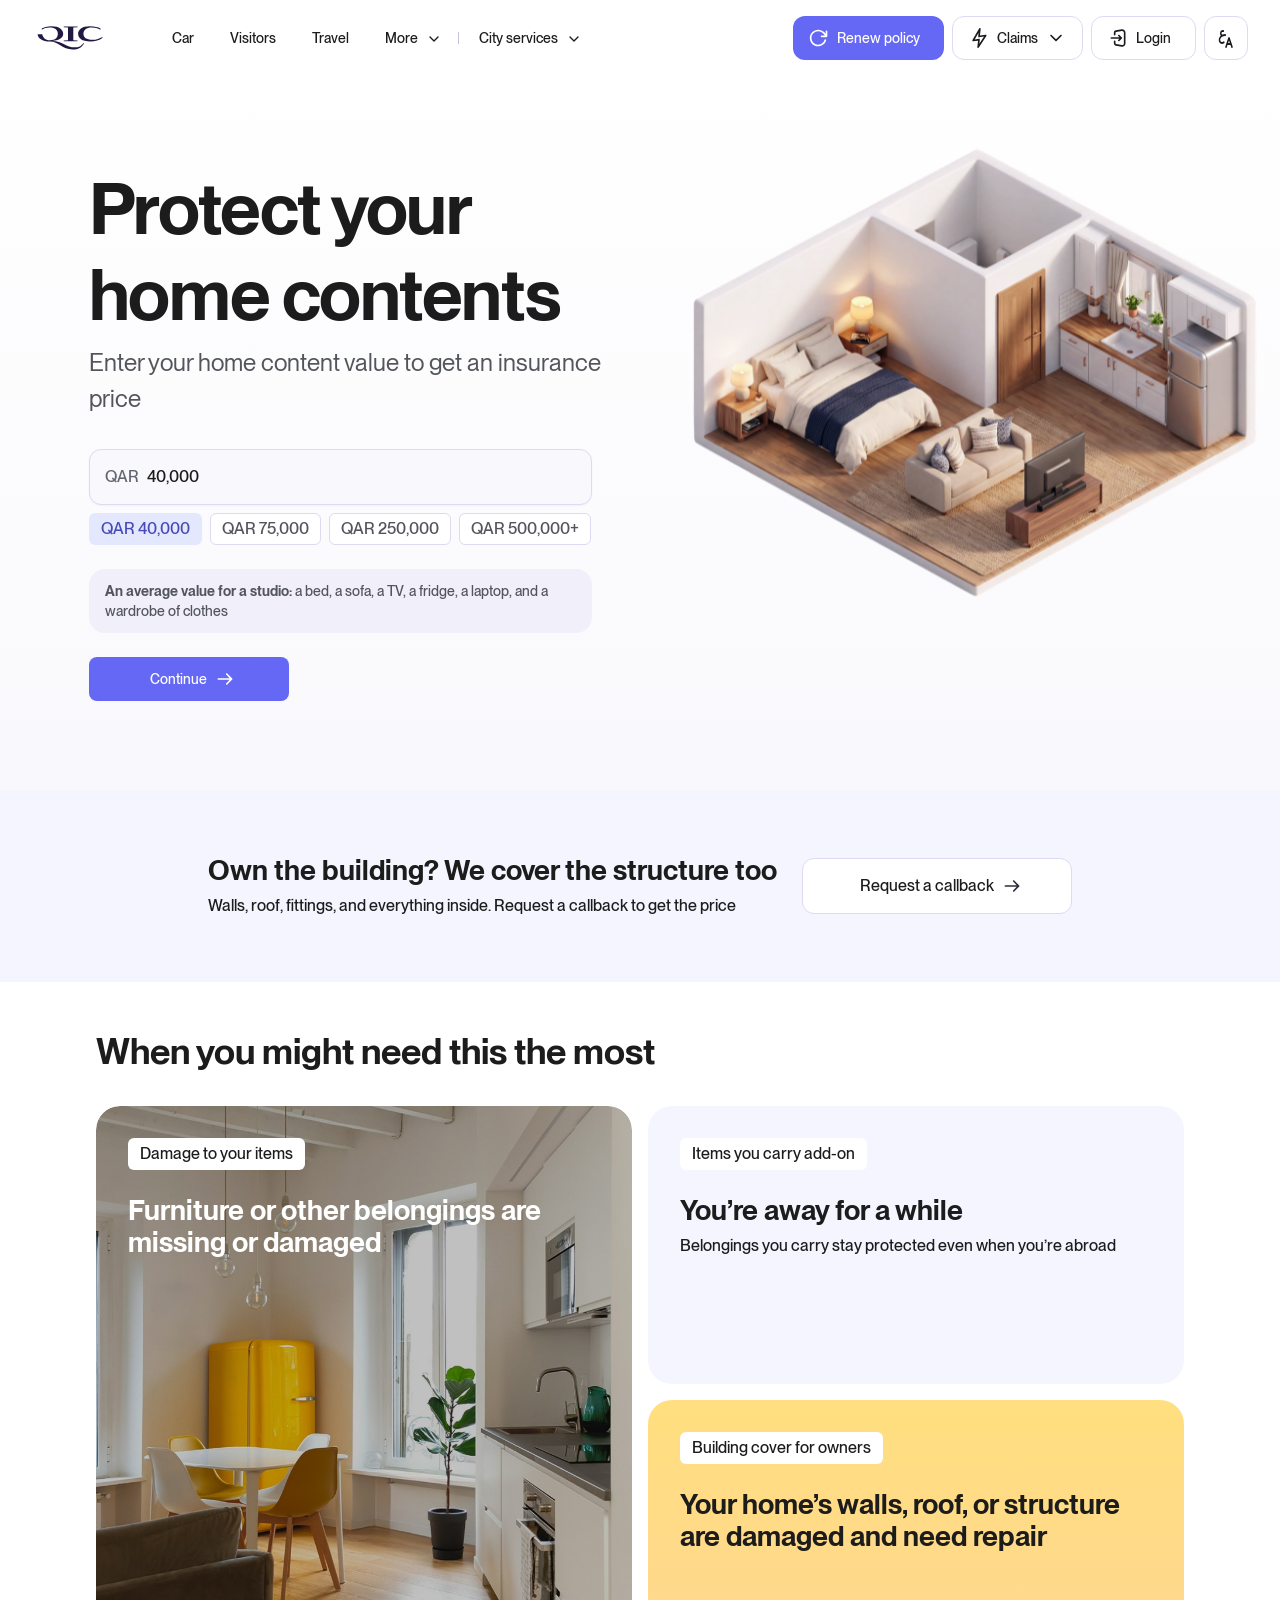
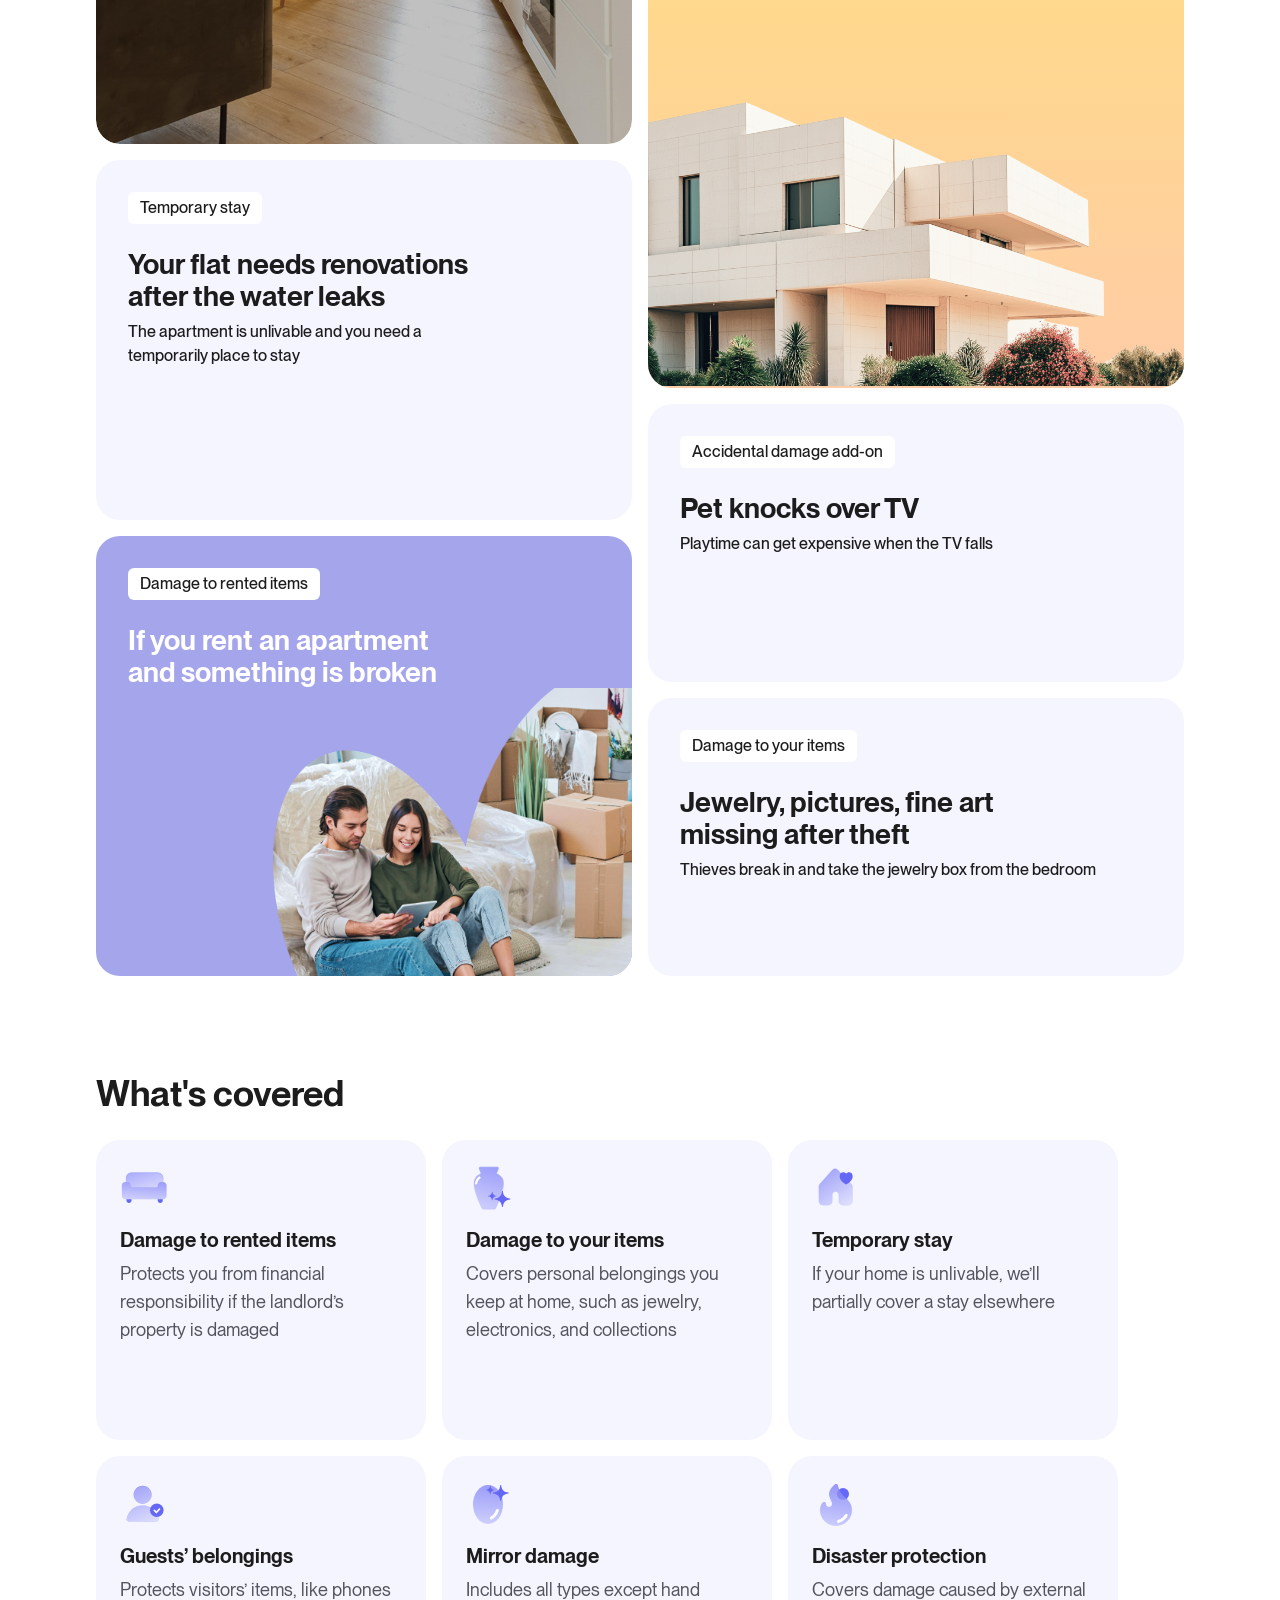
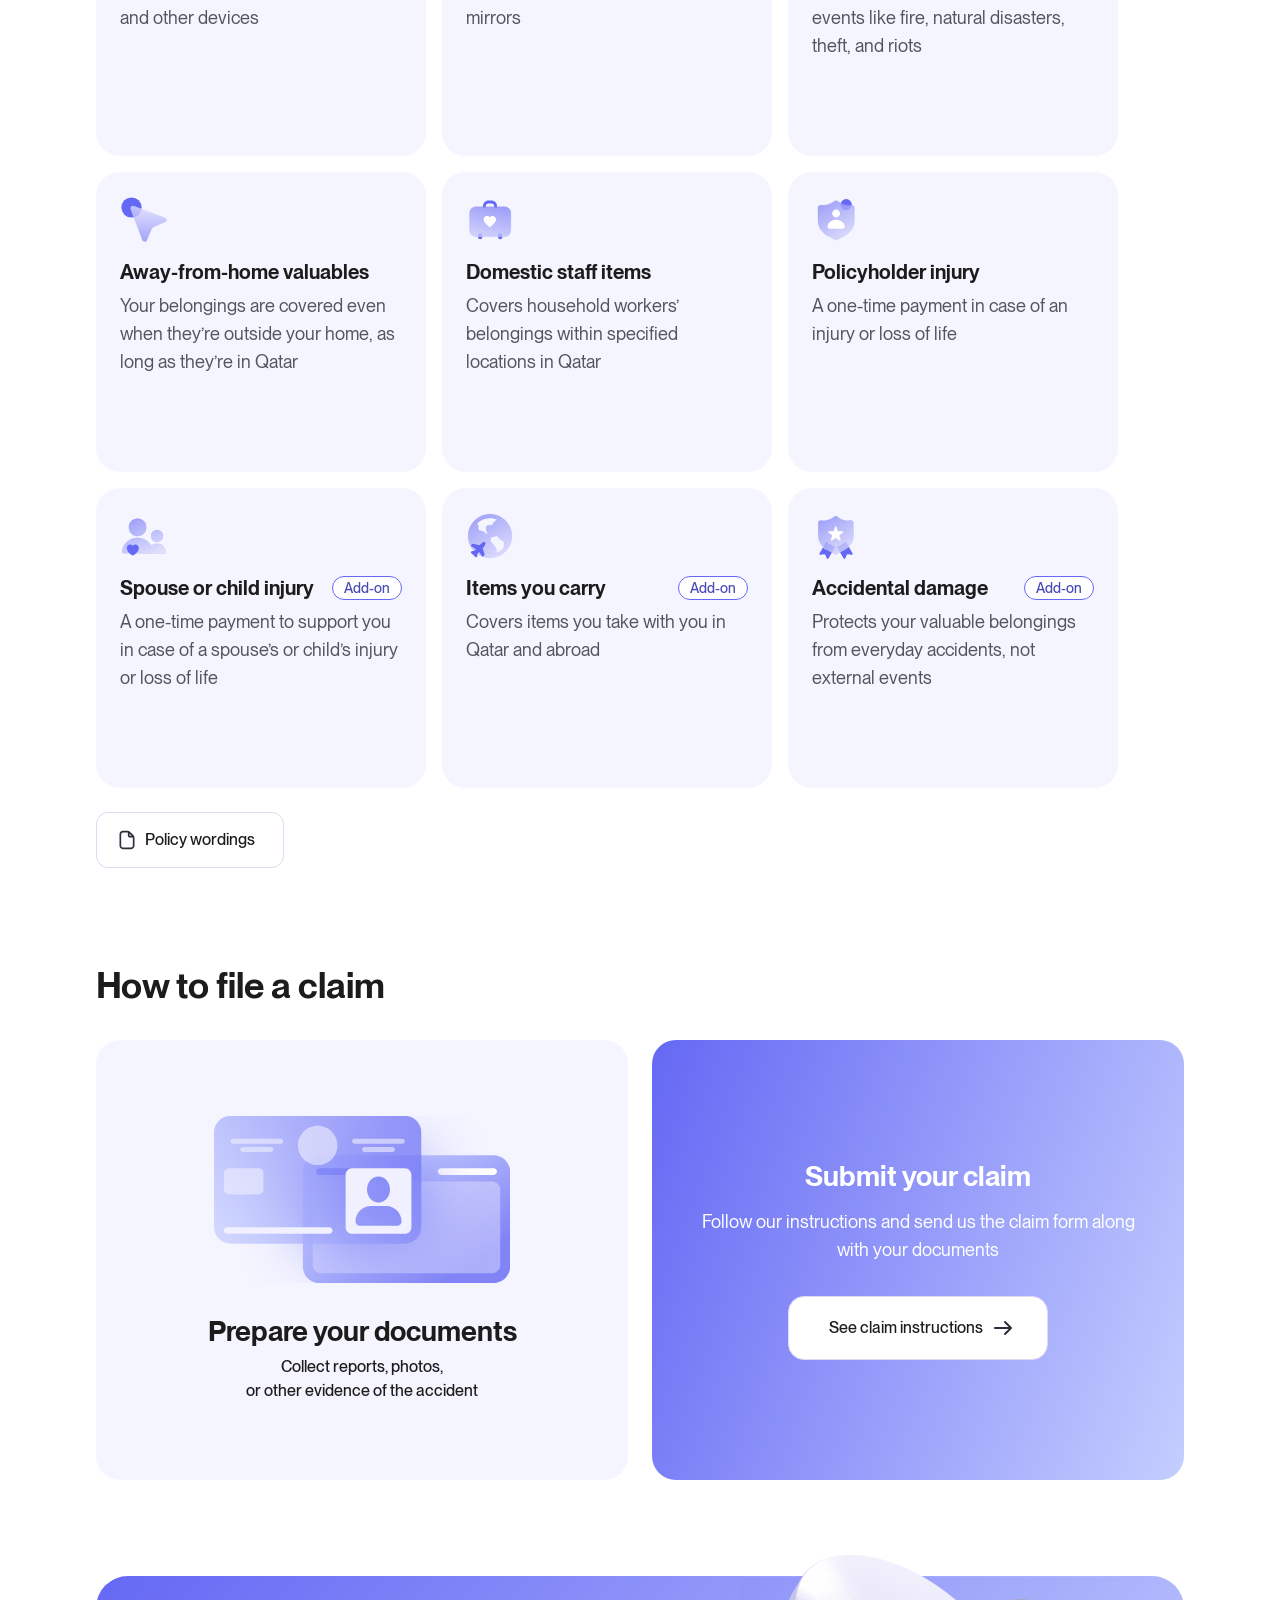
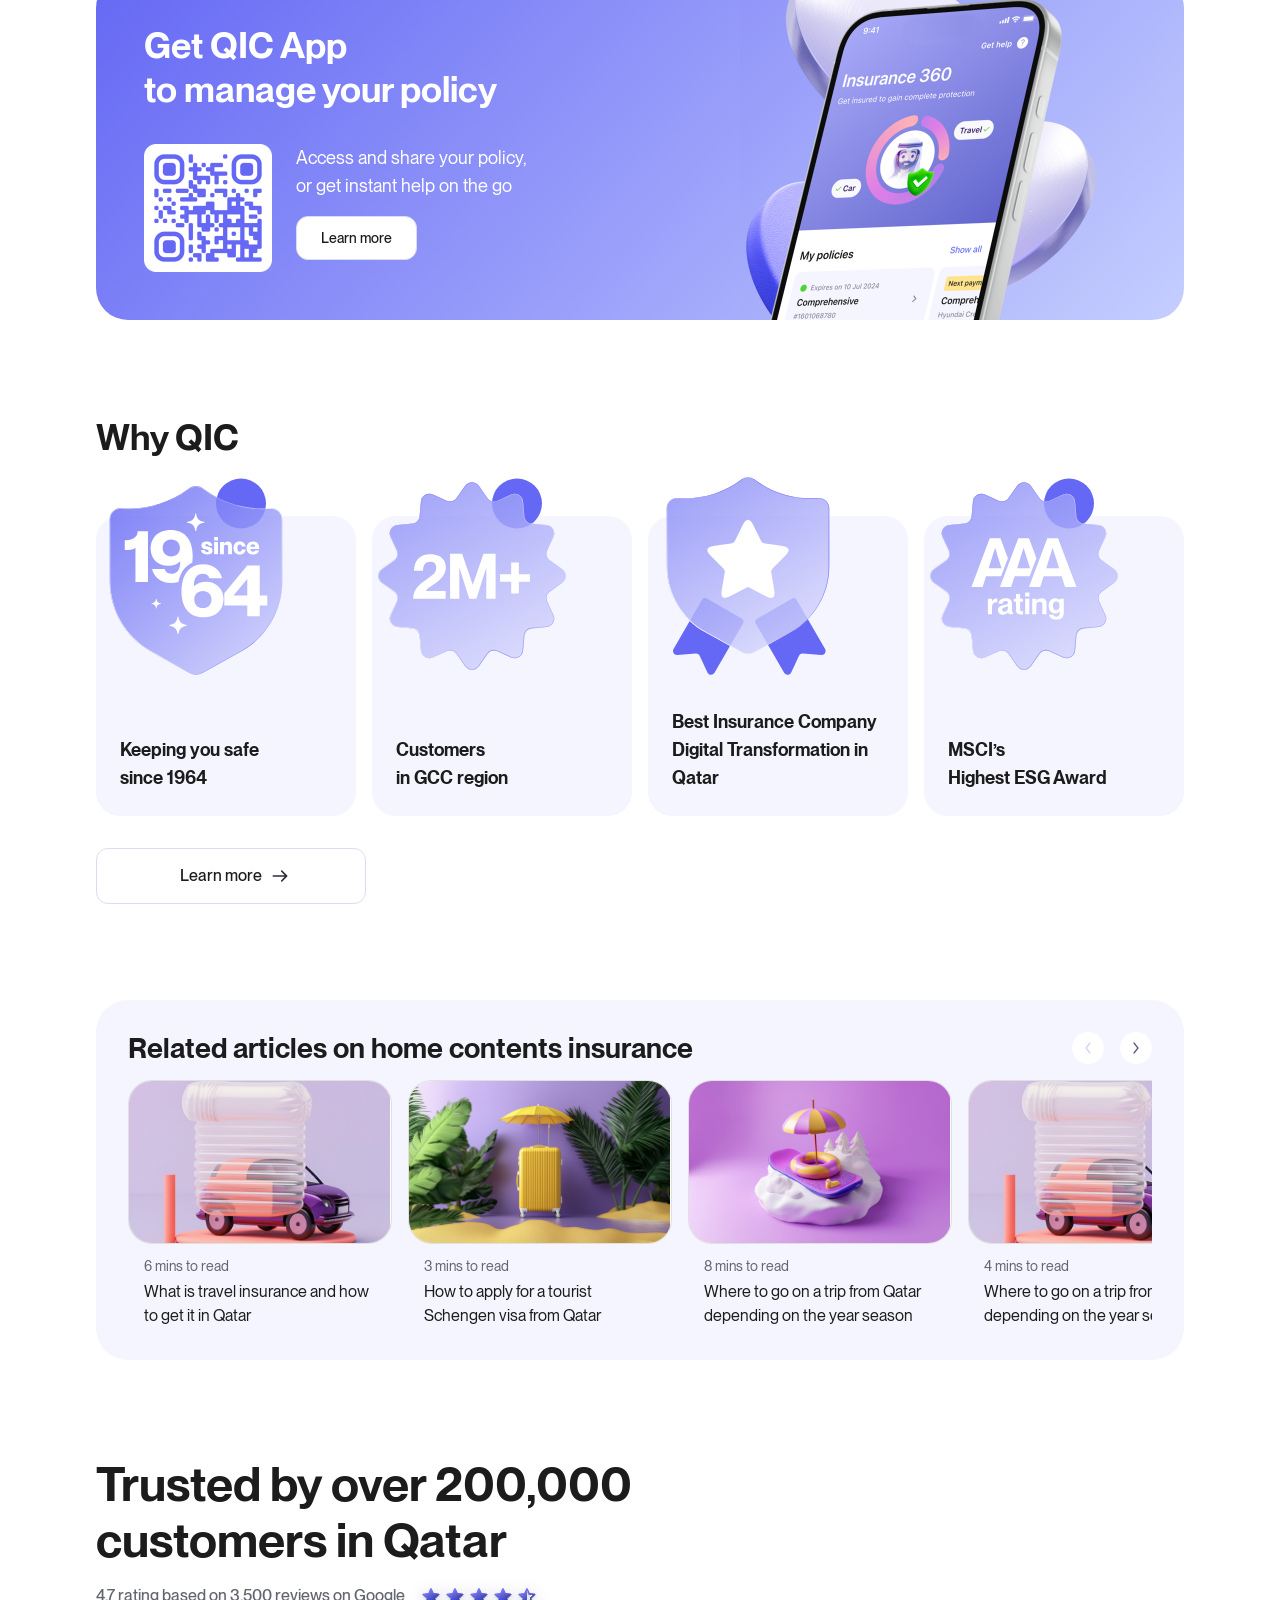
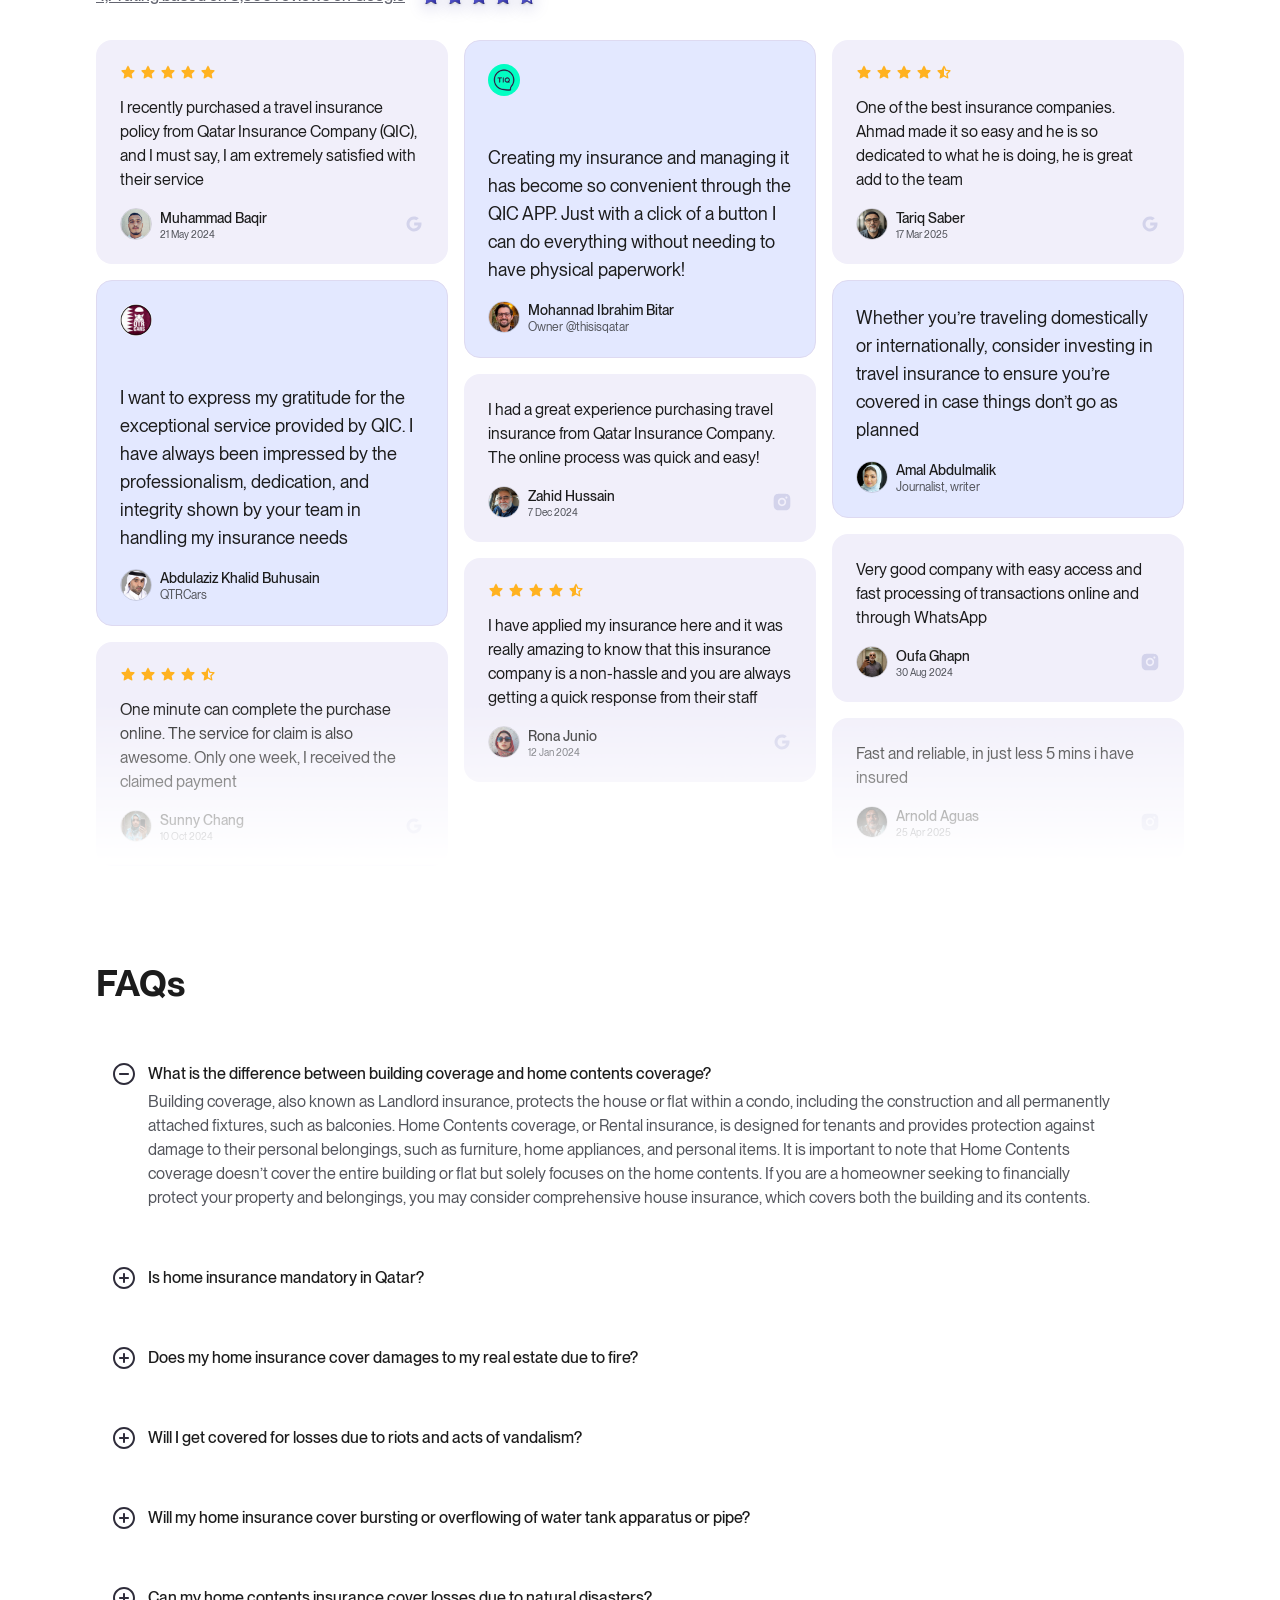
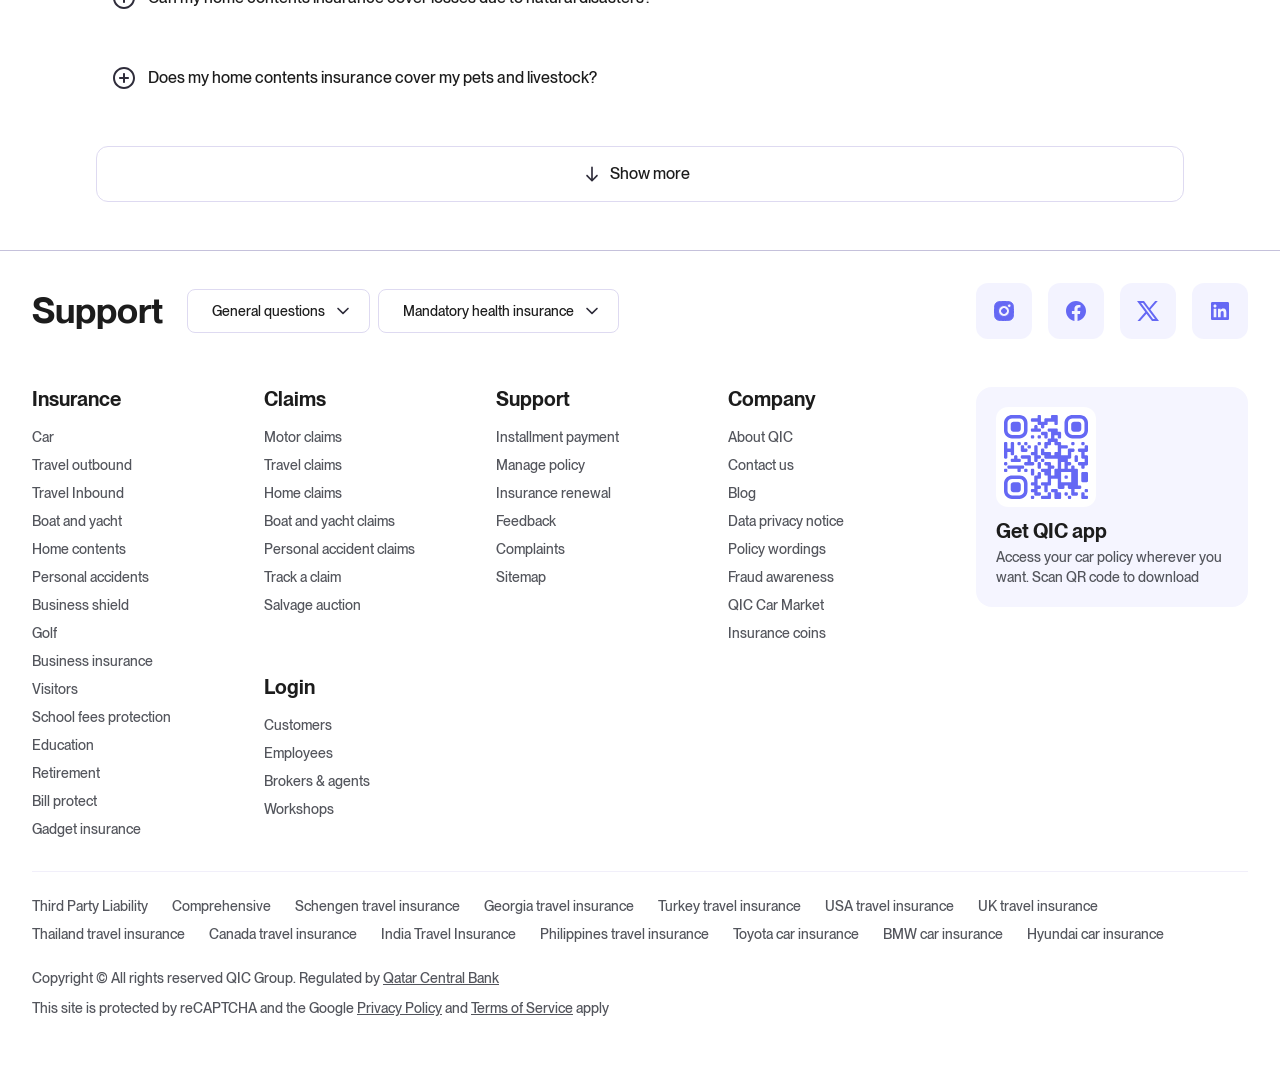
==== commit d09d18ed: "Add files via upload" ====
--- a/index.html
+++ b/index.html
@@ -63,7 +63,7 @@
   <main>
     <!-- ====================== Hero — variant A ====================== -->
     <!-- ====== Hero — frame 35952:150434 ====== -->
-    <section class="hero-c" id="hero" data-hero data-stages="75000,250000">
+    <section class="hero-c" id="hero" data-hero data-stages="75000,250000,500000">
       <div class="hero-c__inner">
 
         <div class="hero-c__col">
@@ -134,9 +134,10 @@
 
         <div class="hero-c__img">
           <div class="hero-c__stage">
-            <div class="hero-c__shot hero-c__shot--studio is-active"><img src="assets/img/home-studio.png" alt="Studio apartment"></div>
-            <div class="hero-c__shot hero-c__shot--family"><img src="assets/img/home-family.png" alt="Family apartment"></div>
-            <div class="hero-c__shot hero-c__shot--villa"><img src="assets/img/home-villa.png" alt="Villa"></div>
+            <div class="hero-c__shot is-active"><img src="assets/img/home-studio.png" alt="Studio apartment"></div>
+            <div class="hero-c__shot"><img src="assets/img/home-1bed.png" alt="One-bedroom apartment"></div>
+            <div class="hero-c__shot"><img src="assets/img/home-2-3bed.png" alt="Two to three bedroom apartment"></div>
+            <div class="hero-c__shot"><img src="assets/img/home-villa.png" alt="Villa"></div>
           </div>
         </div>
 
@@ -925,29 +926,45 @@
   </footer>
 
 
-  <!-- ====== Callback request — hero, from QAR 500,000 (36016:192310) ====== -->
-  <div class="modal" id="callback-modal" data-modal="callback" hidden>
+  <!-- ====== Callback request — building cover (35715:175762) ====== -->
+  <div class="modal" id="building-modal" data-modal="building" hidden>
     <button class="modal__scrim" type="button" tabindex="-1" aria-label="Close" data-modal-close></button>
-    <div class="modal__dialog" role="dialog" tabindex="-1" aria-modal="true" aria-labelledby="callback-modal-title">
+    <div class="modal__dialog" role="dialog" tabindex="-1" aria-modal="true" aria-labelledby="building-modal-title">
       <div class="modal__head">
-        <h2 class="heading-6 modal__title" id="callback-modal-title">Callback request</h2>
+        <h2 class="heading-6 modal__title" id="building-modal-title">Callback request</h2>
         <button class="modal__close" type="button" aria-label="Close" data-modal-close>
           <img src="assets/img/icon-x-close-24.svg" alt="" width="24" height="24">
         </button>
       </div>
+      <div class="modal__stepper">
+        <div class="stepper">
+          <p class="text-small-medium stepper__label" data-stepper-label>Step 1: Property details</p>
+          <div class="stepper__track">
+            <div class="stepper__segment is-active" data-segment>
+              <span class="stepper__fill stepper__fill--next"></span>
+              <span class="stepper__fill"></span>
+            </div>
+            <div class="stepper__segment" data-segment>
+              <span class="stepper__fill stepper__fill--next"></span>
+              <span class="stepper__fill"></span>
+            </div>
+          </div>
+        </div>
+      </div>
       <form class="modal__form" action="#" novalidate data-modal-form>
-        <section class="modal__pane" data-pane="details">
+        <section class="modal__pane" data-pane="property">
           <div class="modal__body">
             <div class="modal__group">
               <div class="modal__group-head">
-                <h3 class="heading-6">What&rsquo;s your home contents value?</h3>
+                <h3 class="heading-6">What&rsquo;s your building&rsquo;s value?</h3>
+                <p class="text-medium">Without home contents</p>
               </div>
             <div class="modal__picker">
               <div class="field">
                 <div class="field__body">
                   <div class="field__content">
-                    <label class="field__label" for="cb-contents">QAR</label>
-                    <input class="field__input" id="cb-contents" type="text" inputmode="numeric" placeholder=" " data-amount>
+                    <label class="field__label" for="bc-building">QAR</label>
+                    <input class="field__input" id="bc-building" type="text" inputmode="numeric" placeholder=" " data-amount>
                   </div>
                 </div>
               </div>
@@ -959,12 +976,43 @@
               </div>
             </div>
             </div>
+            <div class="modal__group">
+              <div class="modal__group-head">
+                <h3 class="heading-6">What&rsquo;s your home contents value?</h3>
+              </div>
+            <div class="modal__picker">
+              <div class="field">
+                <div class="field__body">
+                  <div class="field__content">
+                    <label class="field__label" for="bc-contents">QAR</label>
+                    <input class="field__input" id="bc-contents" type="text" inputmode="numeric" placeholder=" " data-amount>
+                  </div>
+                </div>
+              </div>
+              <div class="chips" role="group" aria-label="Quick picks">
+                <button class="chip" type="button" data-chip="40000">QAR 40,000</button>
+                <button class="chip" type="button" data-chip="75000">QAR 75,000</button>
+                <button class="chip" type="button" data-chip="250000">QAR 250,000</button>
+                <button class="chip" type="button" data-chip="500000">QAR 500,000+</button>
+              </div>
+            </div>
+            </div>
+          </div>
+          <div class="modal__foot">
+            <button class="btn btn--l btn--primary" type="button" data-modal-next>
+              <span class="btn__content">Continue</span>
+              <img class="btn__icon" src="assets/img/icon-arrow-right-24.svg" alt="" width="24" height="24">
+            </button>
+          </div>
+        </section>
+        <section class="modal__pane" data-pane="contacts" hidden>
+          <div class="modal__body">
           <div class="modal__group modal__fields">
             <div class="field">
               <div class="field__body">
                 <div class="field__content">
-                  <label class="field__label" for="cb-address">Address and city</label>
-                  <input class="field__input" id="cb-address" type="text" placeholder=" " autocomplete="street-address">
+                  <label class="field__label" for="bc-address">Address and city</label>
+                  <input class="field__input" id="bc-address" type="text" placeholder=" " autocomplete="street-address">
                 </div>
               </div>
               <p class="text-small-regular field__caption">Example: Apartment 1, Building 2, Street 3, Zone 4, Doha</p>
@@ -986,13 +1034,13 @@
               <div class="field field--filled field--date modal__date">
                 <div class="field__body">
                   <div class="field__content">
-                    <label class="field__label" for="cb-date">Policy start date</label>
+                    <label class="field__label" for="bc-date">Policy start date</label>
                     <span class="field__input field__input--static" data-date-text>&nbsp;</span>
                   </div>
                   <img class="field__icon" src="assets/img/icon-calendar-24.svg" alt="" width="24" height="24">
                   <!-- The native control drives the value but is invisible: it
                        renders the date in its own locale format, not the design's -->
-                  <input class="field__date" id="cb-date" type="date" data-date>
+                  <input class="field__date" id="bc-date" type="date" data-date>
                 </div>
                 <p class="text-small-regular field__caption">Valid until <span data-valid-until></span></p>
               </div>
@@ -1026,155 +1074,8 @@
     </div>
   </div>
 
-  <!-- ====== Callback request — building cover (35715:175762) ====== -->
-  <div class="modal" id="building-modal" data-modal="building" hidden>
-    <button class="modal__scrim" type="button" tabindex="-1" aria-label="Close" data-modal-close></button>
-    <div class="modal__dialog" role="dialog" tabindex="-1" aria-modal="true" aria-labelledby="building-modal-title">
-      <div class="modal__head">
-        <h2 class="heading-6 modal__title" id="building-modal-title">Callback request</h2>
-        <button class="modal__close" type="button" aria-label="Close" data-modal-close>
-          <img src="assets/img/icon-x-close-24.svg" alt="" width="24" height="24">
-        </button>
-      </div>
-      <div class="modal__stepper">
-        <div class="stepper">
-          <p class="text-small-medium stepper__label" data-stepper-label>Step 1: Property details</p>
-          <div class="stepper__track">
-            <div class="stepper__segment is-active" data-segment>
-              <span class="stepper__fill stepper__fill--next"></span>
-              <span class="stepper__fill"></span>
-            </div>
-            <div class="stepper__segment" data-segment>
-              <span class="stepper__fill stepper__fill--next"></span>
-              <span class="stepper__fill"></span>
-            </div>
-          </div>
-        </div>
-      </div>
-      <form class="modal__form" action="#" novalidate data-modal-form>
-        <section class="modal__pane" data-pane="property">
-          <div class="modal__body">
-            <div class="modal__group">
-              <div class="modal__group-head">
-                <h3 class="heading-6">What&rsquo;s your building&rsquo;s value?</h3>
-                <p class="text-medium">Without home contents</p>
-              </div>
-            <div class="modal__picker">
-              <div class="field">
-                <div class="field__body">
-                  <div class="field__content">
-                    <label class="field__label" for="bc-building">QAR</label>
-                    <input class="field__input" id="bc-building" type="text" inputmode="numeric" placeholder=" " data-amount>
-                  </div>
-                </div>
-              </div>
-              <div class="chips" role="group" aria-label="Quick picks">
-                <button class="chip" type="button" data-chip="40000">QAR 40,000</button>
-                <button class="chip" type="button" data-chip="75000">QAR 75,000</button>
-                <button class="chip" type="button" data-chip="250000">QAR 250,000</button>
-                <button class="chip" type="button" data-chip="500000">QAR 500,000+</button>
-              </div>
-            </div>
-            </div>
-            <div class="modal__group">
-              <div class="modal__group-head">
-                <h3 class="heading-6">What&rsquo;s your home contents value?</h3>
-              </div>
-            <div class="modal__picker">
-              <div class="field">
-                <div class="field__body">
-                  <div class="field__content">
-                    <label class="field__label" for="bc-contents">QAR</label>
-                    <input class="field__input" id="bc-contents" type="text" inputmode="numeric" placeholder=" " data-amount>
-                  </div>
-                </div>
-              </div>
-              <div class="chips" role="group" aria-label="Quick picks">
-                <button class="chip" type="button" data-chip="40000">QAR 40,000</button>
-                <button class="chip" type="button" data-chip="75000">QAR 75,000</button>
-                <button class="chip" type="button" data-chip="250000">QAR 250,000</button>
-                <button class="chip" type="button" data-chip="500000">QAR 500,000+</button>
-              </div>
-            </div>
-            </div>
-          </div>
-          <div class="modal__foot">
-            <button class="btn btn--l btn--primary" type="button" data-modal-next>
-              <span class="btn__content">Continue</span>
-              <img class="btn__icon" src="assets/img/icon-arrow-right-24.svg" alt="" width="24" height="24">
-            </button>
-          </div>
-        </section>
-        <section class="modal__pane" data-pane="contacts" hidden>
-          <div class="modal__body">
-          <div class="modal__group modal__fields">
-            <div class="field">
-              <div class="field__body">
-                <div class="field__content">
-                  <label class="field__label" for="bc-address">Address and city</label>
-                  <input class="field__input" id="bc-address" type="text" placeholder=" " autocomplete="street-address">
-                </div>
-              </div>
-              <p class="text-small-regular field__caption">Example: Apartment 1, Building 2, Street 3, Zone 4, Doha</p>
-            </div>
-            <div class="modal__row">
-              <div class="modal__phone">
-                <div class="phone-field">
-                  <button class="phone-field__country" type="button" aria-label="Select country code" tabindex="-1">
-                    <span class="phone-field__flag"><img src="assets/img/flag-qa.svg" alt=""></span>
-                    <img class="phone-field__chevron" src="assets/img/icon-chevron-down-24.svg" alt="">
-                  </button>
-                  <div class="phone-field__body">
-                    <span class="phone-field__code">+974</span>
-                    <input class="phone-field__input" type="tel" inputmode="numeric" placeholder="0000 0000" maxlength="9" autocomplete="tel-national" aria-label="Phone number" data-phone>
-                  </div>
-                </div>
-                <p class="text-small-regular field-error" data-phone-error hidden>Enter your 8-digit phone number to continue</p>
-              </div>
-              <div class="field field--filled field--date modal__date">
-                <div class="field__body">
-                  <div class="field__content">
-                    <label class="field__label" for="bc-date">Policy start date</label>
-                    <span class="field__input field__input--static" data-date-text>&nbsp;</span>
-                  </div>
-                  <img class="field__icon" src="assets/img/icon-calendar-24.svg" alt="" width="24" height="24">
-                  <!-- The native control drives the value but is invisible: it
-                       renders the date in its own locale format, not the design's -->
-                  <input class="field__date" id="bc-date" type="date" data-date>
-                </div>
-                <p class="text-small-regular field__caption">Valid until <span data-valid-until></span></p>
-              </div>
-            </div>
-          </div>
-          </div>
-          <div class="modal__foot">
-            <button class="btn btn--l btn--primary" type="submit">
-              <span class="btn__content">Send</span>
-            </button>
-            <p class="text-small-regular modal__legal">By continuing, you agree to our <a href="#">Privacy Policy</a></p>
-          </div>
-        </section>
-        <section class="modal__pane" data-pane="success" hidden>
-          <div class="modal__success">
-            <span class="modal__badge">
-              <img src="assets/img/icon-check-36.svg" alt="" width="36" height="36">
-            </span>
-            <div class="modal__success-text">
-              <h3 class="heading-3">Your request received</h3>
-              <p class="text-regular">We&rsquo;ll contact you soon to gather more details about the property and finish the purchase</p>
-            </div>
-          </div>
-          <div class="modal__foot">
-            <button class="btn btn--l btn--outline" type="button" data-modal-close>
-              <span class="btn__content">Close</span>
-            </button>
-          </div>
-        </section>
-      </form>
-    </div>
-  </div>
-
   <script src="js/state.js"></script>
+  <script src="js/modal.js"></script>
   <script src="js/main.js"></script>
 </body>
 </html>
--- a/css/components.css
+++ b/css/components.css
@@ -345,19 +345,18 @@
 
 
 /* ---------------------------------------------------------------
-   Shared by the hero: the three renders and the phone field
+   Shared by the hero: the four renders and the phone field
    --------------------------------------------------------------- */
 
-/* The homes share one box and cross-fade between them. Each is a transparent
-   PNG on the same 880x733 canvas, so one crop places them all alike, and the
-   box they fill is whatever the hero gives them. */
+/* The homes share one box and cross-fade between them. All four are
+   transparent PNGs drawn edge to edge on the same 1.33 canvas, so one rule
+   places them alike and a bigger home simply fills more of the box. */
 .hero-c__shot {
   position: absolute;
   top: 50%;
   left: 50%;
   width: 100%;
   height: 100%;
-  overflow: hidden; /* the studio render is zoomed past its box, as in the frame */
   opacity: 0;
   filter: blur(18px);
   transform: translate(-50%, -50%) scale(1.06);
@@ -369,30 +368,13 @@
   filter: blur(0);
   transform: translate(-50%, -50%) scale(1);
 }
-/* The two taller homes keep the studio's ratio to them */
-.hero-c__shot--family,
-.hero-c__shot--villa {
-  height: 105.5%;
-}
 
 .hero-c__shot img {
-  position: absolute;
   display: block;
+  width: 100%;
+  height: 100%;
   max-width: none;
-}
-/* These two fill their box exactly; the studio is scaled up and offset */
-.hero-c__shot--family img,
-.hero-c__shot--villa img {
-  inset: 0;
-  width: 100%;
-  height: 100%;
-  object-fit: cover;
-}
-.hero-c__shot--studio img {
-  top: -13.87%;
-  left: -7.93%;
-  width: 115.95%;
-  height: 122.2%;
+  object-fit: contain;
 }
 
 @media (prefers-reduced-motion: reduce) {
